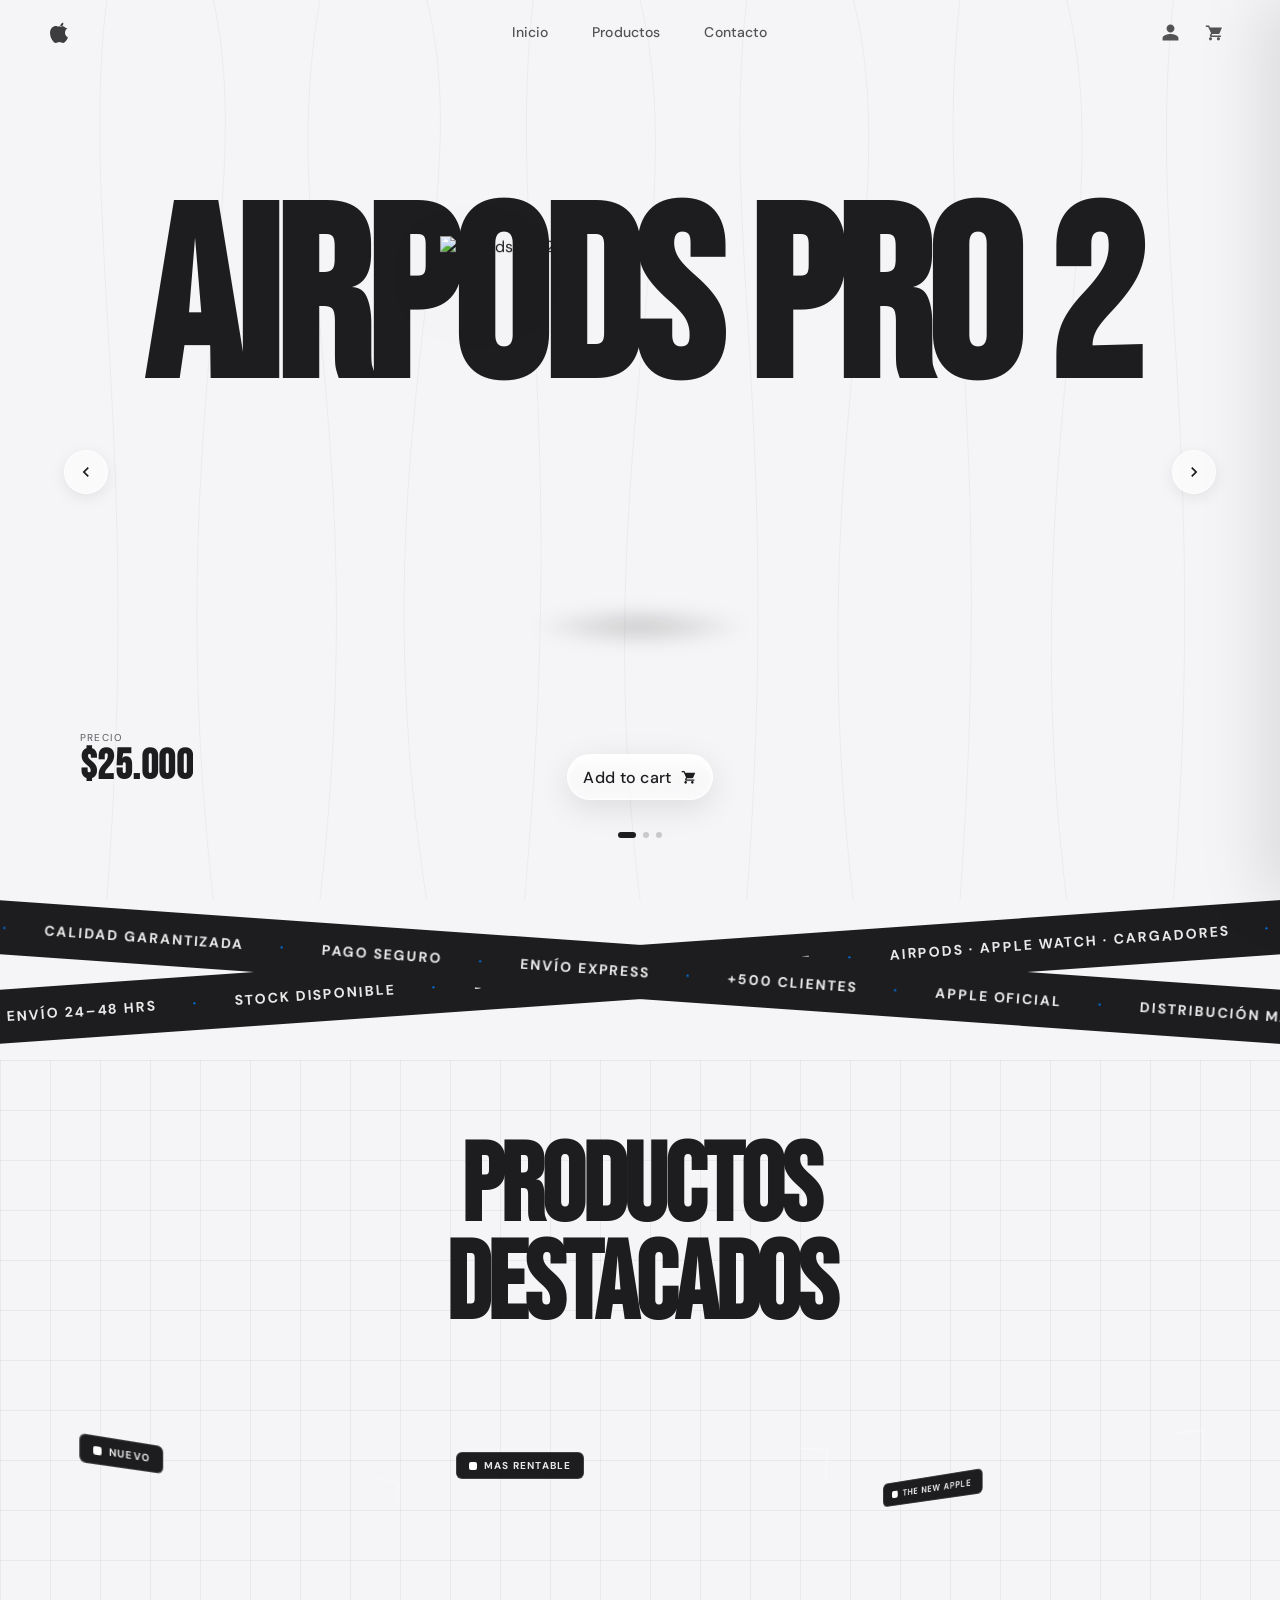
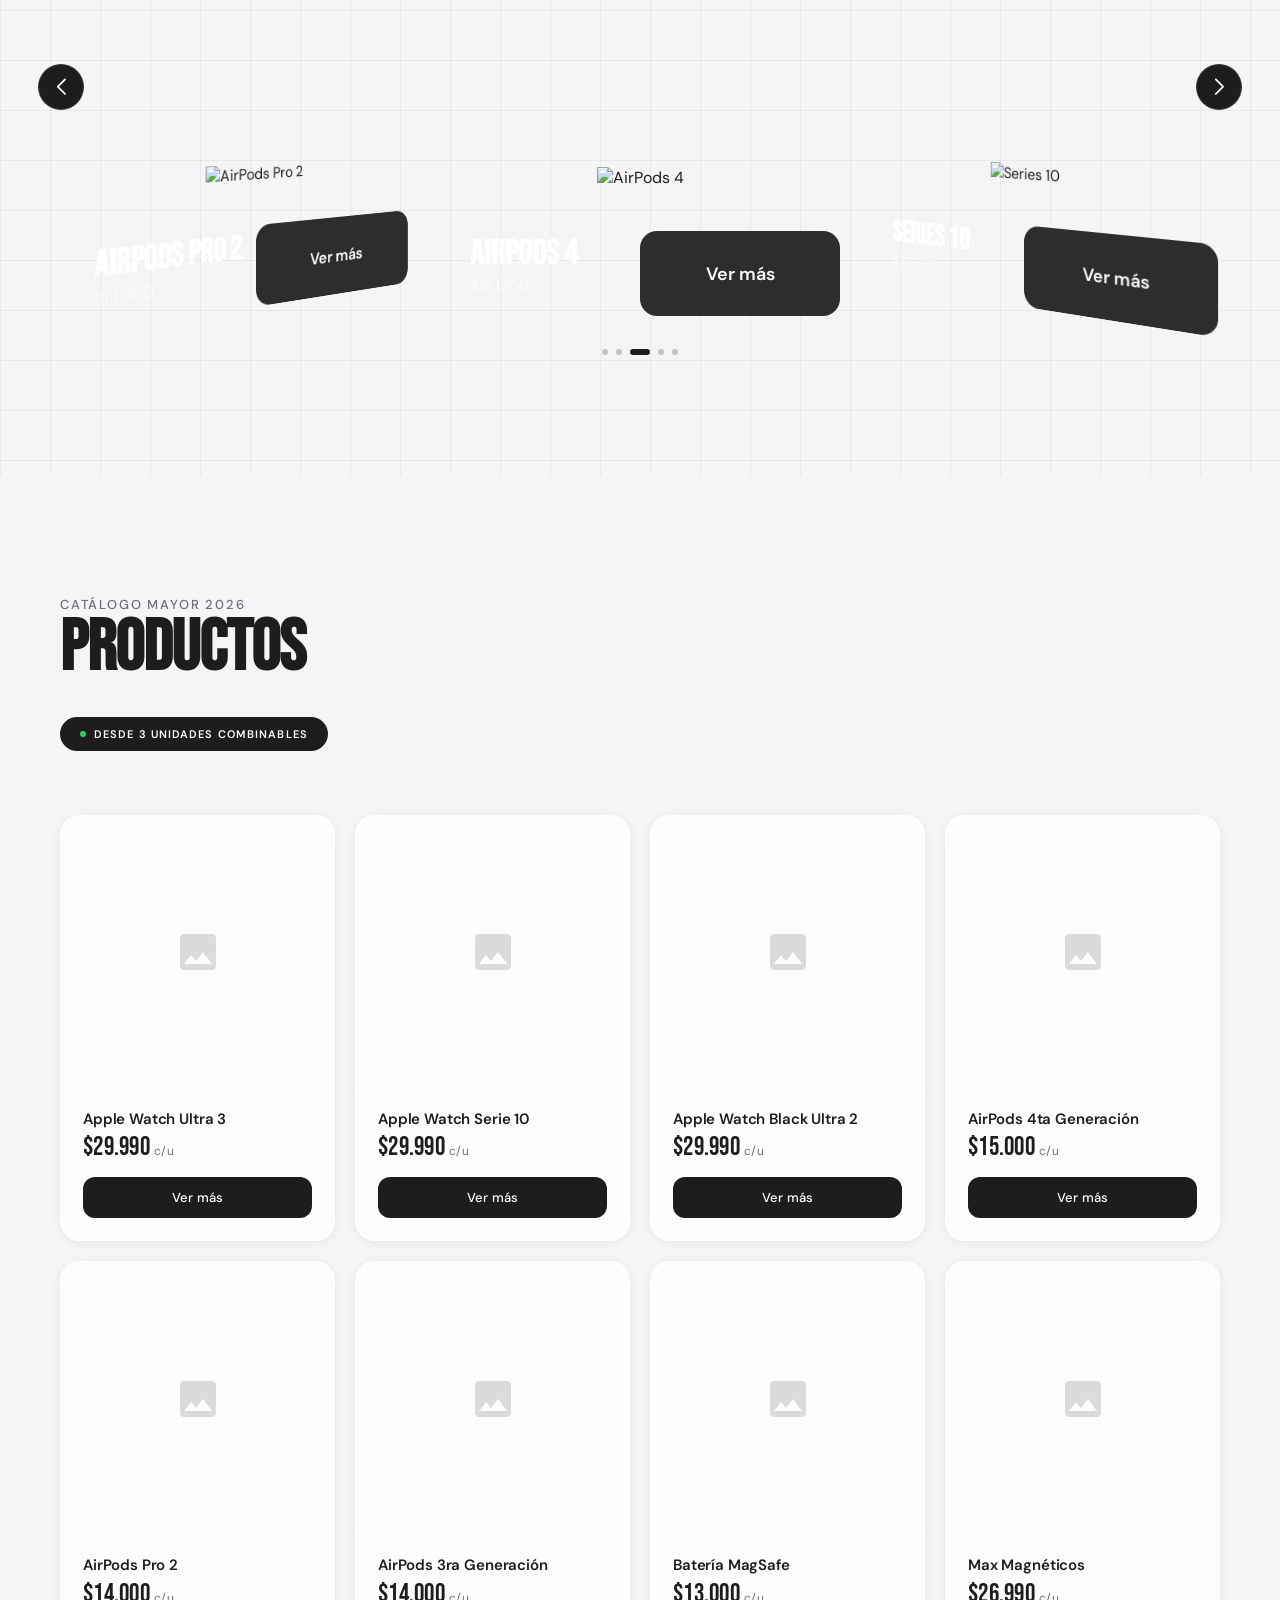
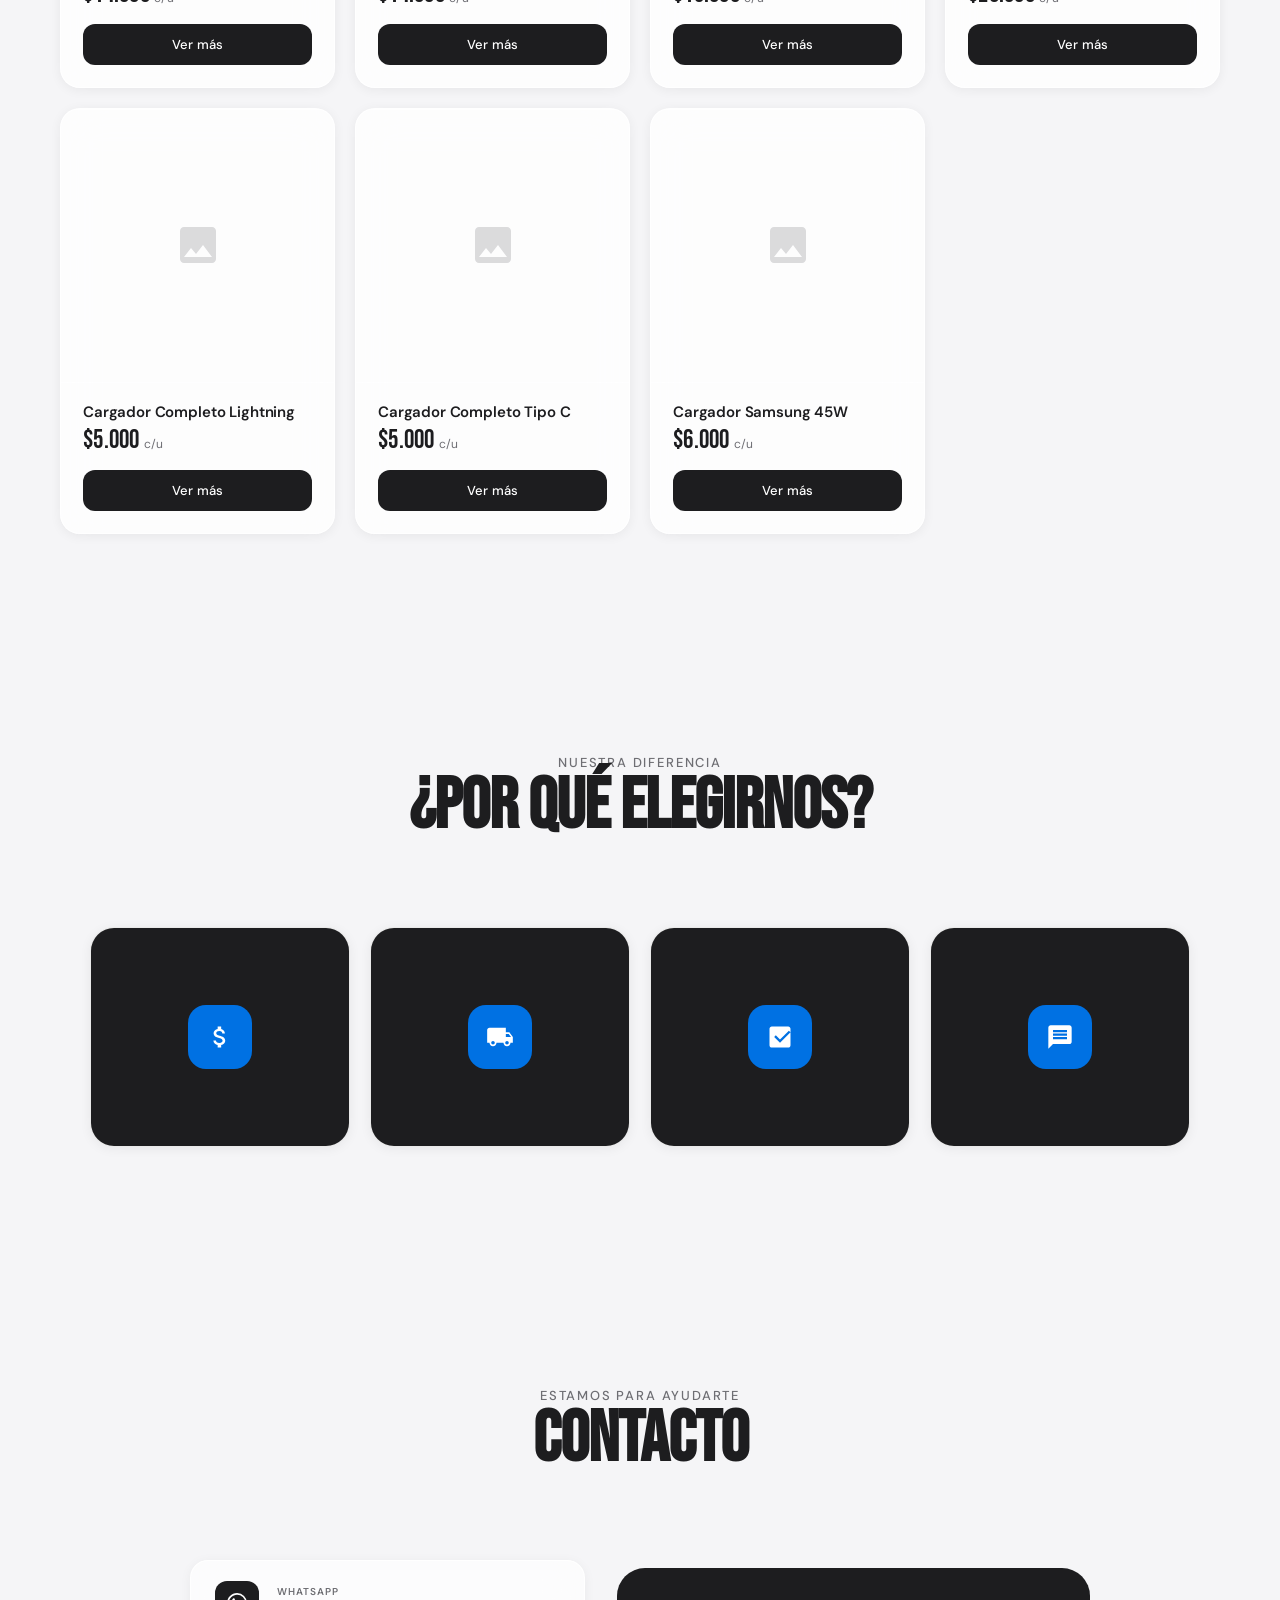
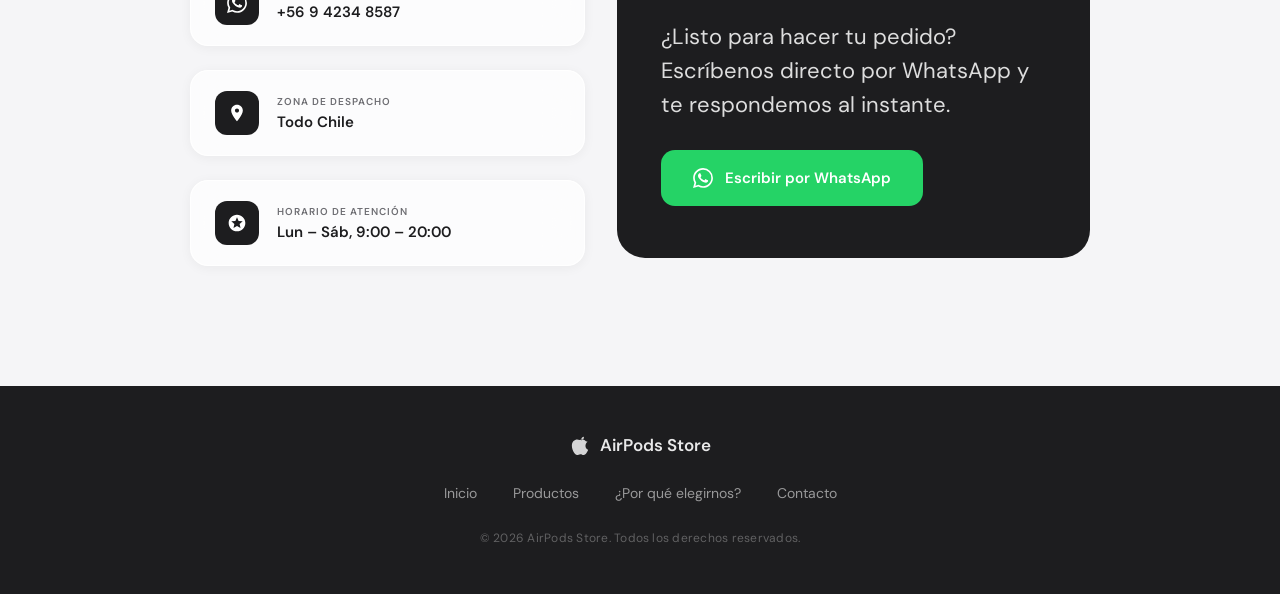
==== index.html @ b7cc9f4e "Update index.html" ====
<!DOCTYPE html>
<html lang="es">
<head>
  <meta charset="UTF-8">
  <meta name="viewport" content="width=device-width, initial-scale=1.0">
  <title>AirPods Store</title>
  <link rel="preconnect" href="https://fonts.googleapis.com">
  <link href="https://fonts.googleapis.com/css2?family=Bebas+Neue&family=DM+Sans:wght@300;400;500;600&family=Barlow:wght@100&family=Anton&family=Caveat:wght@700&display=swap" rel="stylesheet">
  <link rel="stylesheet" href="https://cdn.jsdelivr.net/npm/swiper@11/swiper-bundle.min.css">
  <link rel="stylesheet" href="style.css">
</head>
<body>

<!-- FONDO ANIMADO -->
<div class="background" aria-hidden="true">
  <svg viewBox="0 0 1440 900" preserveAspectRatio="none">
    <path d="M120,0 C90,220 160,450 120,900"  class="line l1"/>
    <path d="M240,0 C290,200 180,430 240,900"  class="line l2"/>
    <path d="M360,0 C310,250 420,420 360,900"  class="line l3"/>
    <path d="M480,0 C540,210 400,440 480,900"  class="line l4"/>
    <path d="M600,0 C570,230 640,410 590,900"  class="line l5"/>
    <path d="M720,0 C780,220 660,460 720,900"  class="line l6"/>
    <path d="M840,0 C810,240 880,420 840,900"  class="line l7"/>
    <path d="M960,0 C1020,210 900,450 960,900" class="line l8"/>
    <path d="M1080,0 C1050,230 1120,410 1080,900" class="line l9"/>
    <path d="M1200,0 C1260,220 1140,460 1200,900" class="line l10"/>
    <path d="M1320,0 C1290,250 1360,430 1320,900" class="line l11"/>
  </svg>
</div>

<!-- NAVBAR -->
<header class="nav" role="banner">
  <div class="nav-logo">
    <svg width="22" height="22" viewBox="0 0 814 1000" fill="currentColor">
      <path d="M788.1 340.9c-5.8 4.5-108.2 62.2-108.2 190.5 0 148.4 130.3 200.9 134.2 202.2-.6 3.2-20.7 71.9-68.7 141.9-42.8 61.6-87.5 123.1-155.5 123.1s-85.5-39.5-164-39.5c-76 0-103.7 40.8-165.9 40.8s-105-57.8-155.5-127.4C46 790.7 0 663 0 541.8c0-207.3 135.3-316.9 269.3-316.9 35.2 0 66.5 26.3 113.5 26.3 45.5 0 80.7-26.3 121.3-26.3 35.2 0 130.3 5.8 195.8 81.4zm-219.9-126.9c22.7-30.3 36.5-72.5 36.5-114.7 0-5.8-.6-11.6-1.9-16.5-35.2 1.3-77.4 23.3-103.1 56.5-20.7 25.7-37.1 67.9-37.1 110.1 0 6.4.6 12.8 1.3 15.5 2.6.6 5.2.6 7.7.6 31.5 0 71.4-21.5 96.6-51.5z"/>
    </svg>
  </div>
  <nav class="nav-center" aria-label="Navegación principal">
    <a href="#hero">Inicio</a>
    <a href="#productos">Productos</a>
    <a href="#contacto">Contacto</a>
  </nav>
  <div class="nav-right">
    <button class="icon-btn" aria-label="Cuenta">
      <svg class="icon" viewBox="0 0 24 24"><path d="M12 12c2.7 0 5-2.3 5-5s-2.3-5-5-5-5 2.3-5 5 2.3 5 5 5zm0 2c-3.3 0-10 1.7-10 5v3h20v-3c0-3.3-6.7-5-10-5z"/></svg>
    </button>
    <button class="icon-btn cart-trigger" aria-label="Carrito">
      <svg class="icon" viewBox="0 0 24 24"><path d="M7 18c-1.1 0-2 .9-2 2s.9 2 2 2 2-.9 2-2-.9-2-2-2zm10 0c-1.1 0-2 .9-2 2s.9 2 2 2 2-.9 2-2-.9-2-2-2zM7.2 14h9.5c.8 0 1.5-.5 1.7-1.2l3-7H6.2L5.3 3H1v2h3l3.6 7.6-1.3 2.4c-.1.2-.2.5-.2.8 0 1.1.9 2 2 2h12v-2H8.4c-.1 0-.2-.1-.2-.2l.03-.12L9.1 14z"/></svg>
      <span class="cart-count" id="cartCount">0</span>
    </button>
  </div>
</header>

<!-- HERO PRINCIPAL -->
<main class="hero" id="hero">
  <div class="hero-lines" aria-hidden="true">
    <svg viewBox="0 0 1440 900" preserveAspectRatio="none">
      <path d="M120,0 C90,220 160,450 120,900"  class="line l1"/>
      <path d="M240,0 C290,200 180,430 240,900"  class="line l2"/>
      <path d="M360,0 C310,250 420,420 360,900"  class="line l3"/>
      <path d="M480,0 C540,210 400,440 480,900"  class="line l4"/>
      <path d="M600,0 C570,230 640,410 590,900"  class="line l5"/>
      <path d="M720,0 C780,220 660,460 720,900"  class="line l6"/>
      <path d="M840,0 C810,240 880,420 840,900"  class="line l7"/>
      <path d="M960,0 C1020,210 900,450 960,900" class="line l8"/>
      <path d="M1080,0 C1050,230 1120,410 1080,900" class="line l9"/>
      <path d="M1200,0 C1260,220 1140,460 1200,900" class="line l10"/>
      <path d="M1320,0 C1290,250 1360,430 1320,900" class="line l11"/>
    </svg>
  </div>
  <div class="bg-text-wrap">
    <div class="bg-text-perspective">
      <span class="bg-text" id="bgText">AIRPODS PRO 2</span>
      <div class="bg-text-blue-wrap" id="bgTextBlueWrap">
        <span class="bg-text bg-text-blue" id="bgTextBlue">AIRPODS PRO 2</span>
        <span class="bg-text bg-text-zoom" id="bgTextZoom">AIRPODS PRO 2</span>
      </div>
    </div>
  </div>
  <button class="arrow-btn arrow-prev" id="prevBtn" aria-label="Producto anterior">
    <svg viewBox="0 0 24 24"><path d="M15.41 7.41L14 6l-6 6 6 6 1.41-1.41L10.83 12z"/></svg>
  </button>
  <div class="product-stage">
    <div class="product-wrap" id="productWrap">
      <img src="images/airpods.png" class="product" id="productImg" alt="AirPods Pro 2">
    </div>
  </div>
  <button class="arrow-btn arrow-next" id="nextBtn" aria-label="Siguiente producto">
    <svg viewBox="0 0 24 24"><path d="M10 6L8.59 7.41 13.17 12l-4.58 4.59L10 18l6-6z"/></svg>
  </button>
  <div class="price-block">
    <div class="price-mask">
      <div class="price-inner" id="priceInner">
        <span class="price-label">Precio</span>
        <span class="price" id="productPrice">$25.000</span>
      </div>
    </div>
  </div>
  <button class="liquid-btn" id="addToCart" aria-label="Agregar al carrito">
    <span class="btn-inner">
      <span class="btn-text">Add to cart</span>
      <svg class="cart-icon" viewBox="0 0 24 24"><path d="M7 18c-1.1 0-2 .9-2 2s.9 2 2 2 2-.9 2-2-.9-2-2-2zm10 0c-1.1 0-2 .9-2 2s.9 2 2 2 2-.9 2-2-.9-2-2-2zM7.2 14h9.5c.8 0 1.5-.5 1.7-1.2l3-7H6.2L5.3 3H1v2h3l3.6 7.6-1.3 2.4c-.1.2-.2.5-.2.8 0 1.1.9 2 2 2h12v-2H8.4c-.1 0-.2-.1-.2-.2l.03-.12L9.1 14z"/></svg>
    </span>
    <span class="btn-success">
      <svg viewBox="0 0 24 24"><path d="M9 16.17L4.83 12l-1.42 1.41L9 19 21 7l-1.41-1.41z"/></svg>
      Agregado
    </span>
  </button>
  <div class="dots" id="dots" role="tablist" aria-label="Selector de producto"></div>
</main>

<!-- ══ CINTAS CRUZADAS ══ -->
<div class="xtape-wrap">
  <div class="xtape xtape-a">
    <div class="xtape-track">
      <span>Precios Mayoristas</span><span class="xtd">·</span>
      <span>Envío 24–48 hrs</span><span class="xtd">·</span>
      <span>Stock Disponible</span><span class="xtd">·</span>
      <span>Desde 3 Unidades</span><span class="xtd">·</span>
      <span>Todo Chile</span><span class="xtd">·</span>
      <span>AirPods · Apple Watch · Cargadores</span><span class="xtd">·</span>
      <span>Precios Mayoristas</span><span class="xtd">·</span>
      <span>Envío 24–48 hrs</span><span class="xtd">·</span>
      <span>Stock Disponible</span><span class="xtd">·</span>
      <span>Desde 3 Unidades</span><span class="xtd">·</span>
      <span>Todo Chile</span><span class="xtd">·</span>
      <span>AirPods · Apple Watch · Cargadores</span><span class="xtd">·</span>
      <span>Precios Mayoristas</span><span class="xtd">·</span>
      <span>Envío 24–48 hrs</span><span class="xtd">·</span>
      <span>Stock Disponible</span><span class="xtd">·</span>
      <span>Desde 3 Unidades</span><span class="xtd">·</span>
      <span>Todo Chile</span><span class="xtd">·</span>
      <span>AirPods · Apple Watch · Cargadores</span><span class="xtd">·</span>
      <span>Precios Mayoristas</span><span class="xtd">·</span>
      <span>Envío 24–48 hrs</span><span class="xtd">·</span>
      <span>Stock Disponible</span><span class="xtd">·</span>
      <span>Desde 3 Unidades</span><span class="xtd">·</span>
      <span>Todo Chile</span><span class="xtd">·</span>
      <span>AirPods · Apple Watch · Cargadores</span><span class="xtd">·</span>
    </div>
  </div>
  <div class="xtape xtape-b">
    <div class="xtape-track xtape-rev">
      <span>Distribución Mayorista</span><span class="xtd">·</span>
      <span>Calidad Garantizada</span><span class="xtd">·</span>
      <span>Pago Seguro</span><span class="xtd">·</span>
      <span>Envío Express</span><span class="xtd">·</span>
      <span>+500 Clientes</span><span class="xtd">·</span>
      <span>Apple Oficial</span><span class="xtd">·</span>
      <span>Distribución Mayorista</span><span class="xtd">·</span>
      <span>Calidad Garantizada</span><span class="xtd">·</span>
      <span>Pago Seguro</span><span class="xtd">·</span>
      <span>Envío Express</span><span class="xtd">·</span>
      <span>+500 Clientes</span><span class="xtd">·</span>
      <span>Apple Oficial</span><span class="xtd">·</span>
      <span>Distribución Mayorista</span><span class="xtd">·</span>
      <span>Calidad Garantizada</span><span class="xtd">·</span>
      <span>Pago Seguro</span><span class="xtd">·</span>
      <span>Envío Express</span><span class="xtd">·</span>
      <span>+500 Clientes</span><span class="xtd">·</span>
      <span>Apple Oficial</span><span class="xtd">·</span>
      <span>Distribución Mayorista</span><span class="xtd">·</span>
      <span>Calidad Garantizada</span><span class="xtd">·</span>
      <span>Pago Seguro</span><span class="xtd">·</span>
      <span>Envío Express</span><span class="xtd">·</span>
      <span>+500 Clientes</span><span class="xtd">·</span>
      <span>Apple Oficial</span><span class="xtd">·</span>
    </div>
  </div>
</div>

<!-- ══ DESTACADOS ══ -->
<section class="csl-section">
  <div class="csl-title-wrap">
    <h2 class="csl-title">PRODUCTOS<br>DESTACADOS</h2>
    <svg class="csl-stroke" viewBox="0 0 560 90" fill="none" xmlns="http://www.w3.org/2000/svg" aria-hidden="true">
      <defs>
        <clipPath id="textReveal">
          <rect id="revealRect" x="0" y="0" width="0" height="90"/>
        </clipPath>
      </defs>
      <text x="12" y="68" font-family="Caveat, cursive" font-size="64" font-weight="700" fill="#0071e3" clip-path="url(#textReveal)">Top del mercado</text>
    </svg>
  </div>

  <div class="swiper csl-swiper">
    <div class="swiper-wrapper">

      <div class="swiper-slide csl-slide" data-name="AirPods Max" data-price="26990" data-raw="26990" data-img-scale="0.75" data-desc="Accesorios magnéticos premium compatibles con MagSafe.">
        <div class="csl-corner"><svg width="31" height="31" viewBox="0 0 31 31" fill="none"><g opacity="0.35"><mask id="m1" fill="white"><path d="M30.6 1L1.6 0L0.7 29L29.7 30L30.6 1Z"/></mask><path d="M30.6 1L30.65 -0.47L32.2 -0.42L32.15 1.09L30.6 1ZM30.55 2.55L1.6 1.59L1.7 -1.43L30.65 -0.47L30.55 2.55ZM28.17 29.98L29.13 0.99L32.15 1.09L31.19 30.08L28.17 29.98Z" fill="white" mask="url(#m1)"/></g></svg></div>
        <span class="csl-tag">Más vendido</span>
        <div class="csl-img"><img src="images/airpodsmax.png" alt="AirPods Max"></div>
        <h3 class="csl-name">AirPods Max</h3>
        <span class="csl-price">$26.990</span>
        <button class="csl-rect">Ver más</button>
      </div>

      <div class="swiper-slide csl-slide" data-name="AirPods Pro 2" data-price="14000" data-raw="14000" data-img-scale="0.95" data-desc="Cancelación activa de ruido de siguiente nivel, audio espacial personalizado y hasta 30 horas de batería.">
        <div class="csl-corner"><svg width="31" height="31" viewBox="0 0 31 31" fill="none"><g opacity="0.35"><mask id="m2" fill="white"><path d="M30.6 1L1.6 0L0.7 29L29.7 30L30.6 1Z"/></mask><path d="M30.6 1L30.65 -0.47L32.2 -0.42L32.15 1.09L30.6 1ZM30.55 2.55L1.6 1.59L1.7 -1.43L30.65 -0.47L30.55 2.55ZM28.17 29.98L29.13 0.99L32.15 1.09L31.19 30.08L28.17 29.98Z" fill="white" mask="url(#m2)"/></g></svg></div>
        <span class="csl-tag">Nuevo</span>
        <div class="csl-img"><img src="images/airpods2unidad.png" alt="AirPods Pro 2"></div>
        <h3 class="csl-name">AirPods Pro 2</h3>
        <span class="csl-price">$14.000</span>
        <button class="csl-rect">Ver más</button>
      </div>

      <div class="swiper-slide csl-slide" data-name="AirPods 4ta Generación" data-price="15000" data-raw="15000" data-img-scale="0.75" data-desc="Audio adaptativo de siguiente nivel con cancelación activa de ruido y hasta 30 horas de batería.">
        <div class="csl-corner"><svg width="31" height="31" viewBox="0 0 31 31" fill="none"><g opacity="0.35"><mask id="m3" fill="white"><path d="M30.6 1L1.6 0L0.7 29L29.7 30L30.6 1Z"/></mask><path d="M30.6 1L30.65 -0.47L32.2 -0.42L32.15 1.09L30.6 1ZM30.55 2.55L1.6 1.59L1.7 -1.43L30.65 -0.47L30.55 2.55ZM28.17 29.98L29.13 0.99L32.15 1.09L31.19 30.08L28.17 29.98Z" fill="white" mask="url(#m3)"/></g></svg></div>
        <span class="csl-tag">Mas Rentable</span>
        <div class="csl-img"><img src="images/airpods-4ta-generacion-v2.png" alt="AirPods 4"></div>
        <h3 class="csl-name">AirPods 4</h3>
        <span class="csl-price">$15.000</span>
        <button class="csl-rect">Ver más</button>
      </div>

      <div class="swiper-slide csl-slide" data-name="Apple Watch Serie 10" data-price="29990" data-raw="29990" data-img-scale="0.75" data-desc="El Apple Watch más delgado hasta la fecha. Pantalla OLED más grande, detección de apnea del sueño y carga rápida.">
        <div class="csl-corner"><svg width="31" height="31" viewBox="0 0 31 31" fill="none"><g opacity="0.35"><mask id="m4" fill="white"><path d="M30.6 1L1.6 0L0.7 29L29.7 30L30.6 1Z"/></mask><path d="M30.6 1L30.65 -0.47L32.2 -0.42L32.15 1.09L30.6 1ZM30.55 2.55L1.6 1.59L1.7 -1.43L30.65 -0.47L30.55 2.55ZM28.17 29.98L29.13 0.99L32.15 1.09L31.19 30.08L28.17 29.98Z" fill="white" mask="url(#m4)"/></g></svg></div>
        <span class="csl-tag">The new Apple</span>
        <div class="csl-img"><img src="images/serie10desta.png" alt="Series 10"></div>
        <h3 class="csl-name">Series 10</h3>
        <span class="csl-price">$29.990</span>
        <button class="csl-rect">Ver más</button>
      </div>

      <div class="swiper-slide csl-slide" data-name="Apple Watch Ultra 3" data-price="29990" data-raw="29990" data-img-scale="0.75" data-desc="El Apple Watch más resistente. Titanio de grado aeroespacial, pantalla Always-On de 49mm y hasta 60 horas de batería.">
        <div class="csl-corner"><svg width="31" height="31" viewBox="0 0 31 31" fill="none"><g opacity="0.35"><mask id="m5" fill="white"><path d="M30.6 1L1.6 0L0.7 29L29.7 30L30.6 1Z"/></mask><path d="M30.6 1L30.65 -0.47L32.2 -0.42L32.15 1.09L30.6 1ZM30.55 2.55L1.6 1.59L1.7 -1.43L30.65 -0.47L30.55 2.55ZM28.17 29.98L29.13 0.99L32.15 1.09L31.19 30.08L28.17 29.98Z" fill="white" mask="url(#m5)"/></g></svg></div>
        <span class="csl-tag">Mejor Calificado</span>
        <div class="csl-img"><img src="images/apple-watch-ultra-3.png" alt="Ultra 3"></div>
        <h3 class="csl-name">Ultra 3</h3>
        <span class="csl-price">$29.990</span>
        <button class="csl-rect">Ver más</button>
      </div>

    </div>
    <div class="csl-arr-prev swiper-button-prev"></div>
    <div class="csl-arr-next swiper-button-next"></div>
    <div class="swiper-pagination csl-pagination"></div>
  </div>
</section>

<!-- ══ SECCIÓN PRODUCTOS ══ -->
<section id="productos">
  <div class="productos-header">
    <p class="productos-subtitulo">Catálogo Mayor 2026</p>
    <h2 class="productos-titulo">Productos</h2>
    <div class="productos-badge">Desde 3 unidades combinables</div>
  </div>
  <div class="productos-grid" id="productosGrid">

    <div class="product-card" data-name="Apple Watch Ultra 3" data-price="29990" data-raw="29990" data-img-scale="0.75" data-desc="El Apple Watch más resistente. Titanio de grado aeroespacial, pantalla Always-On de 49mm y hasta 60 horas de batería.">
      <div class="card-img-wrap"><img src="images/apple-watch-ultra-3.png" alt="Apple Watch Ultra 3" onerror="this.style.display='none';this.nextElementSibling.style.display='block'"><svg class="card-img-placeholder" style="display:none" viewBox="0 0 24 24" fill="currentColor"><path d="M21 19V5c0-1.1-.9-2-2-2H5c-1.1 0-2 .9-2 2v14c0 1.1.9 2 2 2h14c1.1 0 2-.9 2-2zM8.5 13.5l2.5 3.01L14.5 12l4.5 6H5l3.5-4.5z"/></svg></div>
      <div class="card-info"><p class="card-name">Apple Watch Ultra 3</p><p class="card-price">$29.990 <span class="card-unit">c/u</span></p><button class="card-btn">Ver más</button></div>
    </div>

    <div class="product-card" data-name="Apple Watch Serie 10" data-price="29990" data-raw="29990" data-img-scale="0.75" data-desc="El Apple Watch más delgado hasta la fecha. Pantalla OLED más grande, detección de apnea del sueño y carga rápida.">
      <div class="card-img-wrap"><img src="images/serie-10.png" alt="Apple Watch Serie 10" onerror="this.style.display='none';this.nextElementSibling.style.display='block'"><svg class="card-img-placeholder" style="display:none" viewBox="0 0 24 24" fill="currentColor"><path d="M21 19V5c0-1.1-.9-2-2-2H5c-1.1 0-2 .9-2 2v14c0 1.1.9 2 2 2h14c1.1 0 2-.9 2-2zM8.5 13.5l2.5 3.01L14.5 12l4.5 6H5l3.5-4.5z"/></svg></div>
      <div class="card-info"><p class="card-name">Apple Watch Serie 10</p><p class="card-price">$29.990 <span class="card-unit">c/u</span></p><button class="card-btn">Ver más</button></div>
    </div>

    <div class="product-card" data-name="Apple Watch Black Ultra 2" data-price="29990" data-raw="29990" data-img-scale="0.75" data-desc="Edición Black del Ultra 2. Acabado en negro carbón, titanio negro y cristal de zafiro. Máxima resistencia y estilo.">
      <div class="card-img-wrap"><img src="images/black-ultra-2.png" alt="Apple Watch Black Ultra 2" onerror="this.style.display='none';this.nextElementSibling.style.display='block'"><svg class="card-img-placeholder" style="display:none" viewBox="0 0 24 24" fill="currentColor"><path d="M21 19V5c0-1.1-.9-2-2-2H5c-1.1 0-2 .9-2 2v14c0 1.1.9 2 2 2h14c1.1 0 2-.9 2-2zM8.5 13.5l2.5 3.01L14.5 12l4.5 6H5l3.5-4.5z"/></svg></div>
      <div class="card-info"><p class="card-name">Apple Watch Black Ultra 2</p><p class="card-price">$29.990 <span class="card-unit">c/u</span></p><button class="card-btn">Ver más</button></div>
    </div>

    <div class="product-card" data-name="AirPods 4ta Generación" data-price="15000" data-raw="15000" data-img-scale="0.75" data-desc="Diseño completamente rediseñado, audio adaptativo y cancelación activa de ruido. La mejor experiencia sin cables.">
      <div class="card-img-wrap"><img src="images/airpods-4gen.png" alt="AirPods 4ta Generación" onerror="this.style.display='none';this.nextElementSibling.style.display='block'"><svg class="card-img-placeholder" style="display:none" viewBox="0 0 24 24" fill="currentColor"><path d="M21 19V5c0-1.1-.9-2-2-2H5c-1.1 0-2 .9-2 2v14c0 1.1.9 2 2 2h14c1.1 0 2-.9 2-2zM8.5 13.5l2.5 3.01L14.5 12l4.5 6H5l3.5-4.5z"/></svg></div>
      <div class="card-info"><p class="card-name">AirPods 4ta Generación</p><p class="card-price">$15.000 <span class="card-unit">c/u</span></p><button class="card-btn">Ver más</button></div>
    </div>

    <div class="product-card" data-name="AirPods Pro 2" data-price="14000" data-raw="14000" data-img-scale="0.75" data-desc="Cancelación activa de ruido de siguiente nivel, audio espacial personalizado y hasta 30 horas de batería con el estuche.">
      <div class="card-img-wrap"><img src="images/airpods-pro-2.png" alt="AirPods Pro 2" onerror="this.style.display='none';this.nextElementSibling.style.display='block'"><svg class="card-img-placeholder" style="display:none" viewBox="0 0 24 24" fill="currentColor"><path d="M21 19V5c0-1.1-.9-2-2-2H5c-1.1 0-2 .9-2 2v14c0 1.1.9 2 2 2h14c1.1 0 2-.9 2-2zM8.5 13.5l2.5 3.01L14.5 12l4.5 6H5l3.5-4.5z"/></svg></div>
      <div class="card-info"><p class="card-name">AirPods Pro 2</p><p class="card-price">$14.000 <span class="card-unit">c/u</span></p><button class="card-btn">Ver más</button></div>
    </div>

    <div class="product-card" data-name="AirPods 3ra Generación" data-price="14000" data-raw="14000" data-img-scale="0.75" data-desc="Audio espacial, audio adaptativo y resistencia al agua IPX4. Diseño rediseñado y cómodo para uso diario.">
      <div class="card-img-wrap"><img src="images/airpods-3gen.png" alt="AirPods 3ra Generación" onerror="this.style.display='none';this.nextElementSibling.style.display='block'"><svg class="card-img-placeholder" style="display:none" viewBox="0 0 24 24" fill="currentColor"><path d="M21 19V5c0-1.1-.9-2-2-2H5c-1.1 0-2 .9-2 2v14c0 1.1.9 2 2 2h14c1.1 0 2-.9 2-2zM8.5 13.5l2.5 3.01L14.5 12l4.5 6H5l3.5-4.5z"/></svg></div>
      <div class="card-info"><p class="card-name">AirPods 3ra Generación</p><p class="card-price">$14.000 <span class="card-unit">c/u</span></p><button class="card-btn">Ver más</button></div>
    </div>

    <div class="product-card" data-name="Batería MagSafe" data-price="13000" data-raw="13000" data-img-scale="0.75" data-desc="Batería externa magnética para iPhone. Se adhiere perfectamente y carga de forma inalámbrica sin cables. Compacta y ligera.">
      <div class="card-img-wrap"><img src="images/bateria-magsafe.png" alt="Batería MagSafe" onerror="this.style.display='none';this.nextElementSibling.style.display='block'"><svg class="card-img-placeholder" style="display:none" viewBox="0 0 24 24" fill="currentColor"><path d="M21 19V5c0-1.1-.9-2-2-2H5c-1.1 0-2 .9-2 2v14c0 1.1.9 2 2 2h14c1.1 0 2-.9 2-2zM8.5 13.5l2.5 3.01L14.5 12l4.5 6H5l3.5-4.5z"/></svg></div>
      <div class="card-info"><p class="card-name">Batería MagSafe</p><p class="card-price">$13.000 <span class="card-unit">c/u</span></p><button class="card-btn">Ver más</button></div>
    </div>

    <div class="product-card" data-name="Max Magnéticos" data-price="26990" data-raw="26990" data-img-scale="0.75" data-desc="Accesorios magnéticos premium compatibles con MagSafe. Fijación perfecta y carga inalámbrica optimizada.">
      <div class="card-img-wrap"><img src="images/max-magneticos.png" alt="Max Magnéticos" onerror="this.style.display='none';this.nextElementSibling.style.display='block'"><svg class="card-img-placeholder" style="display:none" viewBox="0 0 24 24" fill="currentColor"><path d="M21 19V5c0-1.1-.9-2-2-2H5c-1.1 0-2 .9-2 2v14c0 1.1.9 2 2 2h14c1.1 0 2-.9 2-2zM8.5 13.5l2.5 3.01L14.5 12l4.5 6H5l3.5-4.5z"/></svg></div>
      <div class="card-info"><p class="card-name">Max Magnéticos</p><p class="card-price">$26.990 <span class="card-unit">c/u</span></p><button class="card-btn">Ver más</button></div>
    </div>

    <div class="product-card" data-name="Cargador Lightning Completo" data-price="5000" data-raw="5000" data-img-scale="0.75" data-desc="Cargador completo con cable Lightning y adaptador de corriente. Compatible con iPhone, iPad y AirPods.">
      <div class="card-img-wrap"><img src="images/cargador-lightning.png" alt="Cargador Lightning" onerror="this.style.display='none';this.nextElementSibling.style.display='block'"><svg class="card-img-placeholder" style="display:none" viewBox="0 0 24 24" fill="currentColor"><path d="M21 19V5c0-1.1-.9-2-2-2H5c-1.1 0-2 .9-2 2v14c0 1.1.9 2 2 2h14c1.1 0 2-.9 2-2zM8.5 13.5l2.5 3.01L14.5 12l4.5 6H5l3.5-4.5z"/></svg></div>
      <div class="card-info"><p class="card-name">Cargador Completo Lightning</p><p class="card-price">$5.000 <span class="card-unit">c/u</span></p><button class="card-btn">Ver más</button></div>
    </div>

    <div class="product-card" data-name="Cargador Tipo C Completo" data-price="5000" data-raw="5000" data-img-scale="0.75" data-desc="Cargador completo con cable USB-C. Compatible con iPhone 15 en adelante, iPad Pro y MacBook. Carga rápida.">
      <div class="card-img-wrap"><img src="images/cargador-tipo-c.png" alt="Cargador Tipo C" onerror="this.style.display='none';this.nextElementSibling.style.display='block'"><svg class="card-img-placeholder" style="display:none" viewBox="0 0 24 24" fill="currentColor"><path d="M21 19V5c0-1.1-.9-2-2-2H5c-1.1 0-2 .9-2 2v14c0 1.1.9 2 2 2h14c1.1 0 2-.9 2-2zM8.5 13.5l2.5 3.01L14.5 12l4.5 6H5l3.5-4.5z"/></svg></div>
      <div class="card-info"><p class="card-name">Cargador Completo Tipo C</p><p class="card-price">$5.000 <span class="card-unit">c/u</span></p><button class="card-btn">Ver más</button></div>
    </div>

    <div class="product-card" data-name="Cargador Samsung 45W" data-price="6000" data-raw="6000" data-img-scale="0.75" data-desc="Cargador ultra rápido Samsung 45W. Compatible con toda la línea Galaxy. Carga completa en menos de una hora.">
      <div class="card-img-wrap"><img src="images/cargador-samsung-45w.png" alt="Cargador Samsung 45W" onerror="this.style.display='none';this.nextElementSibling.style.display='block'"><svg class="card-img-placeholder" style="display:none" viewBox="0 0 24 24" fill="currentColor"><path d="M21 19V5c0-1.1-.9-2-2-2H5c-1.1 0-2 .9-2 2v14c0 1.1.9 2 2 2h14c1.1 0 2-.9 2-2zM8.5 13.5l2.5 3.01L14.5 12l4.5 6H5l3.5-4.5z"/></svg></div>
      <div class="card-info"><p class="card-name">Cargador Samsung 45W</p><p class="card-price">$6.000 <span class="card-unit">c/u</span></p><button class="card-btn">Ver más</button></div>
    </div>

  </div>
</section>

<!-- ══ ¿POR QUÉ ELEGIRNOS? ══ -->
<section id="por-que" class="porque-section">
  <div class="porque-inner">
    <div class="porque-header">
      <p class="productos-subtitulo">Nuestra diferencia</p>
      <h2 class="productos-titulo">¿Por qué elegirnos?</h2>
    </div>

    <div class="porque-grid">

      <!-- CARD 1 -->
      <div class="porque-card">
        <div class="porque-card-inner">
          <div class="porque-card-front">
            <div class="porque-icon">
              <svg viewBox="0 0 24 24"><path d="M11.8 10.9c-2.27-.59-3-1.2-3-2.15 0-1.09 1.01-1.85 2.7-1.85 1.78 0 2.44.85 2.5 2.1h2.21c-.07-1.72-1.12-3.3-3.21-3.81V3h-3v2.16c-1.94.42-3.5 1.68-3.5 3.61 0 2.31 1.91 3.46 4.7 4.13 2.5.6 3 1.48 3 2.41 0 .69-.49 1.79-2.7 1.79-2.06 0-2.87-.92-2.98-2.1h-2.2c.12 2.19 1.76 3.42 3.68 3.83V21h3v-2.15c1.95-.37 3.5-1.5 3.5-3.55 0-2.84-2.43-3.81-4.7-4.4z"/></svg>
            </div>
          </div>
          
          <div class="porque-card-back">
            <h3 class="porque-title">Precios Competitivos</h3>
            <p class="porque-desc">Los mejores precios del mercado para que puedas revender con margen real. Desde 3 unidades ya accedés a precios especiales.</p>
          </div>
        </div>
      </div>
      

      <!-- CARD 2 -->
      <div class="porque-card">
        <div class="porque-card-inner">
          <div class="porque-card-front">
            <div class="porque-icon">
              <svg viewBox="0 0 24 24"><path d="M20 8h-3V4H3c-1.1 0-2 .9-2 2v11h2c0 1.66 1.34 3 3 3s3-1.34 3-3h6c0 1.66 1.34 3 3 3s3-1.34 3-3h2v-5l-3-4zM6 18.5c-.83 0-1.5-.67-1.5-1.5s.67-1.5 1.5-1.5 1.5.67 1.5 1.5-.67 1.5-1.5 1.5zm13.5-9l1.96 2.5H17V9.5h2.5zm-1.5 9c-.83 0-1.5-.67-1.5-1.5s.67-1.5 1.5-1.5 1.5.67 1.5 1.5-.67 1.5-1.5 1.5z"/></svg>
            </div>
          </div>
          <div class="porque-card-back">
            <h3 class="porque-title">Envío Rápido</h3>
            <p class="porque-desc">Despacho en 24–48 horas a todo Chile. Coordinamos retiro en punto de entrega o directo a domicilio según tu preferencia.</p>
          </div>
        </div>
      </div>

      <!-- CARD 3 -->
      <div class="porque-card">
        <div class="porque-card-inner">
          <div class="porque-card-front">
            <div class="porque-icon">
              <svg viewBox="0 0 24 24"><path d="M19 3H5c-1.1 0-2 .9-2 2v14c0 1.1.9 2 2 2h14c1.1 0 2-.9 2-2V5c0-1.1-.9-2-2-2zm-7 14l-5-5 1.41-1.41L12 14.17l7.59-7.59L21 8l-9 9z"/></svg>
            </div>
          </div>
          <div class="porque-card-back">
            <h3 class="porque-title">Stock Disponible</h3>
            <p class="porque-desc">Variedad de productos y cantidad suficiente para tu negocio. Consultanos por disponibilidad y te confirmamos al instante.</p>
          </div>
        </div>
      </div>

      <!-- CARD 4 -->
      <div class="porque-card">
        <div class="porque-card-inner">
          <div class="porque-card-front">
            <div class="porque-icon">
              <svg viewBox="0 0 24 24"><path d="M20 2H4c-1.1 0-2 .9-2 2v18l4-4h14c1.1 0 2-.9 2-2V4c0-1.1-.9-2-2-2zm-2 12H6v-2h12v2zm0-3H6V9h12v2zm0-3H6V6h12v2z"/></svg>
            </div>
          </div>
          <div class="porque-card-back">
            <h3 class="porque-title">Atención Directa</h3>
            <p class="porque-desc">Comunicación directa por WhatsApp sin intermediarios. Respondemos rápido y coordinamos tu pedido de forma simple.</p>
          </div>
        </div>
      </div>

    </div>
  </div>
</section>

<!-- ══ CONTACTO ══ -->
<section id="contacto" class="contacto-section">
  <div class="contacto-inner">
    <div class="contacto-header">
      <p class="productos-subtitulo">Estamos para ayudarte</p>
      <h2 class="productos-titulo">Contacto</h2>
    </div>
    <div class="contacto-grid">
      <div class="contacto-info">
        <div class="contacto-item">
          <div class="contacto-icon">
            <svg viewBox="0 0 24 24"><path d="M17.472 14.382c-.297-.149-1.758-.867-2.03-.967-.273-.099-.471-.148-.67.15-.197.297-.767.966-.94 1.164-.173.199-.347.223-.644.075-.297-.15-1.255-.463-2.39-1.475-.883-.788-1.48-1.761-1.653-2.059-.173-.297-.018-.458.13-.606.134-.133.298-.347.446-.52.149-.174.198-.298.298-.497.099-.198.05-.371-.025-.52-.075-.149-.669-1.612-.916-2.207-.242-.579-.487-.5-.669-.51-.173-.008-.371-.01-.57-.01-.198 0-.52.074-.792.372-.272.297-1.04 1.016-1.04 2.479 0 1.462 1.065 2.875 1.213 3.074.149.198 2.096 3.2 5.077 4.487.709.306 1.262.489 1.694.625.712.227 1.36.195 1.871.118.571-.085 1.758-.719 2.006-1.413.248-.694.248-1.289.173-1.413-.074-.124-.272-.198-.57-.347m-5.421 7.403h-.004a9.87 9.87 0 01-5.031-1.378l-.361-.214-3.741.982.998-3.648-.235-.374a9.86 9.86 0 01-1.51-5.26c.001-5.45 4.436-9.884 9.888-9.884 2.64 0 5.122 1.03 6.988 2.898a9.825 9.825 0 012.893 6.994c-.003 5.45-4.437 9.884-9.885 9.884m8.413-18.297A11.815 11.815 0 0012.05 0C5.495 0 .16 5.335.157 11.892c0 2.096.547 4.142 1.588 5.945L.057 24l6.305-1.654a11.882 11.882 0 005.683 1.448h.005c6.554 0 11.89-5.335 11.893-11.893a11.821 11.821 0 00-3.48-8.413z"/></svg>
          </div>
          <div>
            <p class="contacto-label">WhatsApp</p>
            <p class="contacto-value">+56 9 4234 8587</p>
          </div>
        </div>
        <div class="contacto-item">
          <div class="contacto-icon">
            <svg viewBox="0 0 24 24"><path d="M12 2C8.13 2 5 5.13 5 9c0 5.25 7 13 7 13s7-7.75 7-13c0-3.87-3.13-7-7-7zm0 9.5c-1.38 0-2.5-1.12-2.5-2.5s1.12-2.5 2.5-2.5 2.5 1.12 2.5 2.5-1.12 2.5-2.5 2.5z"/></svg>
          </div>
          <div>
            <p class="contacto-label">Zona de despacho</p>
            <p class="contacto-value">Todo Chile</p>
          </div>
        </div>
        <div class="contacto-item">
          <div class="contacto-icon">
            <svg viewBox="0 0 24 24"><path d="M11.99 2C6.47 2 2 6.48 2 12s4.47 10 9.99 10C17.52 22 22 17.52 22 12S17.52 2 11.99 2zm4.24 16L12 15.45 7.77 18l1.12-4.81-3.73-3.23 4.92-.42L12 5l1.92 4.53 4.92.42-3.73 3.23L16.23 18z"/></svg>
          </div>
          <div>
            <p class="contacto-label">Horario de atención</p>
            <p class="contacto-value">Lun – Sáb, 9:00 – 20:00</p>
          </div>
        </div>
      </div>
      <div class="contacto-cta">
        <p class="contacto-cta-text">¿Listo para hacer tu pedido? Escríbenos directo por WhatsApp y te respondemos al instante.</p>
        <a class="contacto-wa-btn" href="https://wa.me/56942348587?text=Hola!%20Me%20interesa%20hacer%20un%20pedido" target="_blank">
          <svg viewBox="0 0 24 24"><path d="M17.472 14.382c-.297-.149-1.758-.867-2.03-.967-.273-.099-.471-.148-.67.15-.197.297-.767.966-.94 1.164-.173.199-.347.223-.644.075-.297-.15-1.255-.463-2.39-1.475-.883-.788-1.48-1.761-1.653-2.059-.173-.297-.018-.458.13-.606.134-.133.298-.347.446-.52.149-.174.198-.298.298-.497.099-.198.05-.371-.025-.52-.075-.149-.669-1.612-.916-2.207-.242-.579-.487-.5-.669-.51-.173-.008-.371-.01-.57-.01-.198 0-.52.074-.792.372-.272.297-1.04 1.016-1.04 2.479 0 1.462 1.065 2.875 1.213 3.074.149.198 2.096 3.2 5.077 4.487.709.306 1.262.489 1.694.625.712.227 1.36.195 1.871.118.571-.085 1.758-.719 2.006-1.413.248-.694.248-1.289.173-1.413-.074-.124-.272-.198-.57-.347m-5.421 7.403h-.004a9.87 9.87 0 01-5.031-1.378l-.361-.214-3.741.982.998-3.648-.235-.374a9.86 9.86 0 01-1.51-5.26c.001-5.45 4.436-9.884 9.888-9.884 2.64 0 5.122 1.03 6.988 2.898a9.825 9.825 0 012.893 6.994c-.003 5.45-4.437 9.884-9.885 9.884m8.413-18.297A11.815 11.815 0 0012.05 0C5.495 0 .16 5.335.157 11.892c0 2.096.547 4.142 1.588 5.945L.057 24l6.305-1.654a11.882 11.882 0 005.683 1.448h.005c6.554 0 11.89-5.335 11.893-11.893a11.821 11.821 0 00-3.48-8.413z"/></svg>
          Escribir por WhatsApp
        </a>
      </div>
    </div>
  </div>
</section>

<!-- ══ FOOTER ══ -->
<footer class="footer">
  <div class="footer-inner">
    <div class="footer-logo">
      <svg width="20" height="20" viewBox="0 0 814 1000" fill="currentColor">
        <path d="M788.1 340.9c-5.8 4.5-108.2 62.2-108.2 190.5 0 148.4 130.3 200.9 134.2 202.2-.6 3.2-20.7 71.9-68.7 141.9-42.8 61.6-87.5 123.1-155.5 123.1s-85.5-39.5-164-39.5c-76 0-103.7 40.8-165.9 40.8s-105-57.8-155.5-127.4C46 790.7 0 663 0 541.8c0-207.3 135.3-316.9 269.3-316.9 35.2 0 66.5 26.3 113.5 26.3 45.5 0 80.7-26.3 121.3-26.3 35.2 0 130.3 5.8 195.8 81.4zm-219.9-126.9c22.7-30.3 36.5-72.5 36.5-114.7 0-5.8-.6-11.6-1.9-16.5-35.2 1.3-77.4 23.3-103.1 56.5-20.7 25.7-37.1 67.9-37.1 110.1 0 6.4.6 12.8 1.3 15.5 2.6.6 5.2.6 7.7.6 31.5 0 71.4-21.5 96.6-51.5z"/>
      </svg>
      <span>AirPods Store</span>
    </div>
    <nav class="footer-nav">
      <a href="#hero">Inicio</a>
      <a href="#productos">Productos</a>
      <a href="#por-que">¿Por qué elegirnos?</a>
      <a href="#contacto">Contacto</a>
    </nav>
    <p class="footer-copy">© 2026 AirPods Store. Todos los derechos reservados.</p>
  </div>
</footer>

<div class="ppage-overlay" id="ppageOverlay"></div>
<div class="ppage" id="ppage">
  <div class="ppage-aura" id="ppageAura"></div>
  <button class="ppage-back" id="ppageBack" aria-label="Volver">
    <svg viewBox="0 0 24 24"><path d="M20 11H7.83l5.59-5.59L12 4l-8 8 8 8 1.41-1.41L7.83 13H20v-2z"/></svg>
    Volver
  </button>
  <div class="ppage-img-panel" id="ppageImgPanel">
    <div class="ppage-img-bg"></div>
    <div class="ppage-thumbs" id="ppageThumbs"></div>
    <div class="ppage-img-wrap" id="ppageImgWrap">
      <img class="ppage-img" id="ppageImg" src="" alt="">
    </div>
    <button class="ppage-img-next" id="ppageImgNext" aria-label="Siguiente vista">
      <svg viewBox="0 0 24 24"><path d="M10 6L8.59 7.41 13.17 12l-4.58 4.59L10 18l6-6z"/></svg>
    </button>
    <div class="ppage-img-dots" id="ppageImgDots"></div>
  </div>
  <div class="ppage-info" id="ppageInfo">
    <p class="ppage-name" id="ppageName"></p>
    <p class="ppage-desc" id="ppageDesc"></p>
    <div id="ppageTierWrap">
      <p class="ppage-tier-label">Precio</p>
      <div class="ppage-tier-selected" id="ppageTierSelected">
        <div class="tier-lines" aria-hidden="true">
          <svg viewBox="0 0 400 60" preserveAspectRatio="none">
            <path d="M30,0 C25,15 35,45 30,60" class="tl tl1"/>
            <path d="M65,0 C72,20 58,40 65,60" class="tl tl2"/>
            <path d="M100,0 C93,18 107,42 100,60" class="tl tl3"/>
            <path d="M135,0 C142,22 128,38 135,60" class="tl tl4"/>
            <path d="M170,0 C163,16 177,44 170,60" class="tl tl5"/>
            <path d="M205,0 C212,20 198,40 205,60" class="tl tl1"/>
            <path d="M240,0 C233,18 247,42 240,60" class="tl tl2"/>
            <path d="M275,0 C282,22 268,38 275,60" class="tl tl3"/>
            <path d="M310,0 C303,16 317,44 310,60" class="tl tl4"/>
            <path d="M345,0 C352,20 338,40 345,60" class="tl tl5"/>
            <path d="M380,0 C373,18 387,42 380,60" class="tl tl1"/>
          </svg>
        </div>
        <span class="ppage-tier-selected-text" id="ppageTierSelectedText">1 unidad</span>
        <div style="display:flex;align-items:center;gap:12px">
          <span class="ppage-tier-selected-price" id="ppageTierSelectedPrice"></span>
          <div class="ppage-tier-chevron" id="ppageTierChevron">
            <svg viewBox="0 0 24 24"><path d="M7 10l5 5 5-5z"/></svg>
          </div>
        </div>
      </div>
      <div class="ppage-tiers-list" id="ppageTiersList">
        <div id="ppagePricesTable"></div>
      </div>
    </div>
    <div id="ppageActionsWrap">
      <div class="ppage-actions">
        <div class="ppage-total-row">
          <span class="ppage-total-label-sm">Total</span>
          <div class="ppage-qty">
            <button class="ppage-qty-btn" id="ppageQtyMinus">−</button>
            <span class="ppage-qty-num" id="ppageQtyNum">1</span>
            <button class="ppage-qty-btn" id="ppageQtyPlus">+</button>
          </div>
          <span class="ppage-total-amount" id="ppageTotal"></span>
        </div>
        <button class="ppage-cart-btn" id="ppageCartBtn">
          <svg viewBox="0 0 24 24"><path d="M7 18c-1.1 0-2 .9-2 2s.9 2 2 2 2-.9 2-2-.9-2-2-2zm10 0c-1.1 0-2 .9-2 2s.9 2 2 2 2-.9 2-2-.9-2-2-2zM7.2 14h9.5c.8 0 1.5-.5 1.7-1.2l3-7H6.2L5.3 3H1v2h3l3.6 7.6-1.3 2.4c-.1.2-.2.5-.2.8 0 1.1.9 2 2 2h12v-2H8.4c-.1 0-.2-.1-.2-.2l.03-.12L9.1 14z"/></svg>
          Agregar al carrito
        </button>
        <button class="ppage-wa-btn" id="ppageWaBtn">
          <svg viewBox="0 0 24 24"><path d="M17.472 14.382c-.297-.149-1.758-.867-2.03-.967-.273-.099-.471-.148-.67.15-.197.297-.767.966-.94 1.164-.173.199-.347.223-.644.075-.297-.15-1.255-.463-2.39-1.475-.883-.788-1.48-1.761-1.653-2.059-.173-.297-.018-.458.13-.606.134-.133.298-.347.446-.52.149-.174.198-.298.298-.497.099-.198.05-.371-.025-.52-.075-.149-.669-1.612-.916-2.207-.242-.579-.487-.5-.669-.51-.173-.008-.371-.01-.57-.01-.198 0-.52.074-.792.372-.272.297-1.04 1.016-1.04 2.479 0 1.462 1.065 2.875 1.213 3.074.149.198 2.096 3.2 5.077 4.487.709.306 1.262.489 1.694.625.712.227 1.36.195 1.871.118.571-.085 1.758-.719 2.006-1.413.248-.694.248-1.289.173-1.413-.074-.124-.272-.198-.57-.347m-5.421 7.403h-.004a9.87 9.87 0 01-5.031-1.378l-.361-.214-3.741.982.998-3.648-.235-.374a9.86 9.86 0 01-1.51-5.26c.001-5.45 4.436-9.884 9.888-9.884 2.64 0 5.122 1.03 6.988 2.898a9.825 9.825 0 012.893 6.994c-.003 5.45-4.437 9.884-9.885 9.884m8.413-18.297A11.815 11.815 0 0012.05 0C5.495 0 .16 5.335.157 11.892c0 2.096.547 4.142 1.588 5.945L.057 24l6.305-1.654a11.882 11.882 0 005.683 1.448h.005c6.554 0 11.89-5.335 11.893-11.893a11.821 11.821 0 00-3.48-8.413z"/></svg>
          Consultar
        </button>
      </div>
    </div>
    <div id="ppageAccordions">
      <div class="ppage-accordion">
        <div class="ppage-accordion-header" id="ppage-features-header">
          <span class="ppage-accordion-title">Características</span>
          <div class="ppage-accordion-chevron" id="ppage-features-chev"><svg viewBox="0 0 24 24"><path d="M7 10l5 5 5-5z"/></svg></div>
        </div>
        <div class="ppage-accordion-body" id="ppage-features-body">
          <div class="ppage-accordion-inner" id="ppage-features-inner"></div>
        </div>
      </div>
      <div class="ppage-accordion">
        <div class="ppage-accordion-header" id="ppage-delivery-header">
          <span class="ppage-accordion-title">Envío y entrega</span>
          <div class="ppage-accordion-chevron" id="ppage-delivery-chev"><svg viewBox="0 0 24 24"><path d="M7 10l5 5 5-5z"/></svg></div>
        </div>
        <div class="ppage-accordion-body" id="ppage-delivery-body">
          <div class="ppage-accordion-inner">
            <div class="ppage-delivery-row">
              <p>Despacho a domicilio</p>
              <div class="ppage-delivery-badge">Recibelo en 24–48 hrs</div>
            </div>
            <p style="margin-top:10px;font-size:13px;color:var(--gray-mid)">Retiro en punto de entrega disponible. Coordinamos por WhatsApp.</p>
          </div>
        </div>
      </div>
    </div>
  </div>
</div>

<!-- CARRITO -->
<aside class="cart-drawer" id="cartDrawer" aria-label="Carrito de compras">
  <div class="cart-header">
    <h2>Carrito</h2>
    <button class="close-btn" id="closeCart" aria-label="Cerrar carrito">
      <svg viewBox="0 0 24 24"><path d="M19 6.41L17.59 5 12 10.59 6.41 5 5 6.41 10.59 12 5 17.59 6.41 19 12 13.41 17.59 19 19 17.59 13.41 12z"/></svg>
    </button>
  </div>
  <div class="cart-items" id="cartItems"><p class="cart-empty">Tu carrito está vacío</p></div>
  <div class="cart-footer" id="cartFooter" style="display:none">
    <div class="cart-total"><span>Total</span><span id="cartTotal">$0</span></div>
    <button class="checkout-btn" id="mpBtn" style="background:#009ee3;margin-bottom:10px;">
  <svg style="width:18px;height:18px;fill:currentColor;vertical-align:middle;margin-right:8px" viewBox="0 0 24 24"><path d="M20 4H4c-1.11 0-2 .89-2 2v12c0 1.11.89 2 2 2h16c1.11 0 2-.89 2-2V6c0-1.11-.89-2-2-2zm0 14H4v-6h16v6zm0-10H4V6h16v2z"/></svg>
  Pagar con Mercado Pago
</button>
      <svg style="width:18px;height:18px;fill:currentColor;vertical-align:middle;margin-right:8px" viewBox="0 0 24 24"><path d="M17.472 14.382c-.297-.149-1.758-.867-2.03-.967-.273-.099-.471-.148-.67.15-.197.297-.767.966-.94 1.164-.173.199-.347.223-.644.075-.297-.15-1.255-.463-2.39-1.475-.883-.788-1.48-1.761-1.653-2.059-.173-.297-.018-.458.13-.606.134-.133.298-.347.446-.52.149-.174.198-.298.298-.497.099-.198.05-.371-.025-.52-.075-.149-.669-1.612-.916-2.207-.242-.579-.487-.5-.669-.51-.173-.008-.371-.01-.57-.01-.198 0-.52.074-.792.372-.272.297-1.04 1.016-1.04 2.479 0 1.462 1.065 2.875 1.213 3.074.149.198 2.096 3.2 5.077 4.487.709.306 1.262.489 1.694.625.712.227 1.36.195 1.871.118.571-.085 1.758-.719 2.006-1.413.248-.694.248-1.289.173-1.413-.074-.124-.272-.198-.57-.347m-5.421 7.403h-.004a9.87 9.87 0 01-5.031-1.378l-.361-.214-3.741.982.998-3.648-.235-.374a9.86 9.86 0 01-1.51-5.26c.001-5.45 4.436-9.884 9.888-9.884 2.64 0 5.122 1.03 6.988 2.898a9.825 9.825 0 012.893 6.994c-.003 5.45-4.437 9.884-9.885 9.884m8.413-18.297A11.815 11.815 0 0012.05 0C5.495 0 .16 5.335.157 11.892c0 2.096.547 4.142 1.588 5.945L.057 24l6.305-1.654a11.882 11.882 0 005.683 1.448h.005c6.554 0 11.89-5.335 11.893-11.893a11.821 11.821 0 00-3.48-8.413z"/></svg>
      Consultar por WhatsApp
    </button>
  </div>
</aside>
<div class="cart-overlay" id="cartOverlay"></div>

<script src="https://cdnjs.cloudflare.com/ajax/libs/gsap/3.12.5/gsap.min.js"></script>
<script src="https://cdnjs.cloudflare.com/ajax/libs/gsap/3.12.5/ScrollTrigger.min.js"></script>
<script src="https://cdnjs.cloudflare.com/ajax/libs/gsap/3.12.5/Flip.min.js"></script>
<script src="https://cdn.jsdelivr.net/npm/swiper@11/swiper-bundle.min.js"></script>
<script src="script.js"></script>
</body>
</html>
---- style.css ----
/* =============================================
   AIRPODS STORE — PREMIUM CSS
   ============================================= */

/* ── RESET ── */
*, *::before, *::after { box-sizing: border-box; margin: 0; padding: 0; }
button { background: none; border: none; cursor: pointer; font: inherit; }

/* ── VARIABLES ── */
:root {
  --white:        #ffffff;
  --off-white:    #f5f5f7;
  --black:        #1d1d1f;
  --gray-mid:     #6e6e73;
  --gray-light:   #d2d2d7;
  --glass-bg:     rgba(255,255,255,0.30);
  --glass-border: rgba(255,255,255,0.70);
  --font-display: 'Bebas Neue', sans-serif;
  --font-body:    'DM Sans', sans-serif;
  --ease-smooth: cubic-bezier(0.4, 0, 0.2, 1);
  --ease-spring: cubic-bezier(0.34, 1.56, 0.64, 1);
  --ease-out:    cubic-bezier(0.0, 0, 0.2, 1);
}

html { scroll-behavior: smooth; }

body {
  margin: 0;
  background: var(--off-white);
  font-family: var(--font-body);
  color: var(--black);
  overflow-x: hidden;
  height: auto;
}

/* ── FONDO ANIMADO ── */
.background { position: fixed; inset: 0; z-index: 0; pointer-events: none; }
.background svg { width: 100%; height: 100%; }
.line { fill: none; stroke: #aaa; stroke-width: 0.8; opacity: 0.18; }
.l1  { animation: drift1  7s ease-in-out infinite; }
.l2  { animation: drift2  9s ease-in-out infinite; }
.l3  { animation: drift3  8s ease-in-out infinite; }
.l4  { animation: drift2 10s ease-in-out infinite reverse; }
.l5  { animation: drift1 11s ease-in-out infinite; }
.l6  { animation: drift3  7s ease-in-out infinite reverse; }
.l7  { animation: drift2  8s ease-in-out infinite; }
.l8  { animation: drift1  9s ease-in-out infinite reverse; }
.l9  { animation: drift3 10s ease-in-out infinite; }
.l10 { animation: drift2  7s ease-in-out infinite reverse; }
.l11 { animation: drift1  8s ease-in-out infinite; }
@keyframes drift1 { 0%,100%{transform:translateX(0)} 50%{transform:translateX(22px)} }
@keyframes drift2 { 0%,100%{transform:translateX(0)} 50%{transform:translateX(-28px)} }
@keyframes drift3 { 0%,100%{transform:translateX(0)} 50%{transform:translateX(14px)} }

/* ── NAVBAR ── */
.nav {
  position: fixed; top: 0; left: 0; right: 0; z-index: 100;
  display: flex; align-items: center; justify-content: center;
  padding: 0 48px; height: 64px; background: transparent; border-bottom: none;
  transition: background 0.4s var(--ease-smooth), backdrop-filter 0.4s, box-shadow 0.4s var(--ease-smooth);
}
.nav.scrolled {
  background: rgba(245,245,247,0.80);
  backdrop-filter: blur(24px); -webkit-backdrop-filter: blur(24px);
  box-shadow: 0 1px 0 rgba(0,0,0,0.06);
}
.nav.nav-on-dark {
  background: transparent !important;
  backdrop-filter: none !important;
  -webkit-backdrop-filter: none !important;
  box-shadow: none !important;
}
.nav.nav-on-dark .nav-logo,
.nav.nav-on-dark .nav-center a,
.nav.nav-on-dark .nav-right .icon-btn {
  color: #ffffff !important;
  opacity: 1 !important;
}
.nav.nav-on-dark .icon {
  fill: #ffffff !important;
  opacity: 1 !important;
}
.nav-logo { position: absolute; left: 48px; color: var(--black); display: flex; align-items: center; opacity: 0.85; transition: color 0.25s ease, opacity 0.25s ease; }
.nav-center { display: flex; gap: 44px; }
.nav-center a { text-decoration: none; color: var(--black); font-size: 14px; font-weight: 500; letter-spacing: 0.01em; opacity: 0.75; transition: color 0.25s ease, opacity 0.25s ease; }
.nav-center a:hover { opacity: 1; }
.nav-right { position: absolute; right: 48px; display: flex; align-items: center; gap: 8px; }
.icon-btn { position: relative; width: 36px; height: 36px; border-radius: 50%; display: flex; align-items: center; justify-content: center; transition: background 0.2s; }
.icon-btn:hover { background: rgba(0,0,0,0.05); }
.icon { width: 19px; height: 19px; fill: var(--black); opacity: 0.75; transition: fill 0.25s ease, opacity 0.25s ease; }
.cart-count {
  position: absolute; top: 3px; right: 3px; width: 15px; height: 15px;
  border-radius: 50%; background: var(--black); color: var(--white);
  font-size: 9px; font-weight: 600; display: flex; align-items: center; justify-content: center;
  opacity: 0; transform: scale(0); transition: all 0.3s var(--ease-spring);
}
.cart-count.visible { opacity: 1; transform: scale(1); }

/* ── HERO ── */
.hero {
  position: relative; z-index: 2; width: 100%; height: 100vh;
  display: flex; align-items: center; justify-content: center;
  overflow: clip; background: var(--off-white);
}
.hero-lines { position: absolute; inset: 0; z-index: 0; pointer-events: none; }
.hero-lines svg { width: 100%; height: 100%; }

.bg-text-wrap { position: absolute; left: 50%; top: 34%; transform: translate(-50%, -50%); z-index: 1; pointer-events: none; user-select: none; }
.bg-text-perspective { perspective: 800px; position: relative; pointer-events: none; }
.bg-text {
  display: block; font-family: var(--font-display); font-size: 240px; font-weight: 900;
  letter-spacing: -6px; line-height: 0.9; color: var(--black); opacity: 1; white-space: nowrap;
  transform: rotateX(20deg) scaleY(1.4) scaleX(1.1); transform-origin: center bottom;
  transition: opacity 0.4s var(--ease-smooth);
}
.bg-text-blue-wrap { position: absolute; top: 0; left: 0; pointer-events: none; clip-path: circle(0px at 50% 50%); }
.bg-text-blue { color: #0071e3; opacity: 0.55; }
.bg-text-zoom {
  position: absolute; top: 0; left: 0; color: #0071e3; opacity: 0.75;
  transform: rotateX(20deg) scaleY(1.4) scaleX(1.1) scale(1.07);
  transform-origin: center bottom; pointer-events: none;
}

.product-stage { position: relative; z-index: 5; display: flex; align-items: center; justify-content: center; perspective: 900px; }
.product-wrap {
  position: relative; width: 400px; height: 400px;
  display: flex; align-items: center; justify-content: center;
  transform: translate(var(--product-x,0px),var(--product-y,0px)) scale(var(--product-scale,1));
}
.product-wrap::after {
  content: ''; position: absolute; bottom: -10px; left: 50%; transform: translateX(-50%);
  width: 55%; height: 40px;
  background: radial-gradient(ellipse, rgba(0,0,0,0.18) 0%, transparent 70%);
  filter: blur(8px); z-index: -1; transition: width 0.4s var(--ease-smooth), opacity 0.4s;
}
.product {
  width: 100%; height: 100%; object-fit: contain;
  filter: drop-shadow(0 30px 60px rgba(0,0,0,0.18));
  will-change: transform, opacity, filter;
}

.arrow-btn {
  position: absolute; top: 50%; transform: translateY(-50%); z-index: 10;
  width: 44px; height: 44px; border-radius: 50%;
  display: flex; align-items: center; justify-content: center;
  background: rgba(255,255,255,0.5); backdrop-filter: blur(12px);
  border: 1px solid rgba(255,255,255,0.7); box-shadow: 0 4px 16px rgba(0,0,0,0.08);
  transition: all 0.25s var(--ease-smooth); opacity: 0.7;
}
.arrow-btn svg { width: 20px; height: 20px; fill: var(--black); }
.arrow-btn:hover { opacity:1; transform:translateY(-50%) scale(1.08); box-shadow:0 8px 24px rgba(0,0,0,0.12); }
.arrow-prev { left: clamp(20px,5vw,80px); }
.arrow-next { right: clamp(20px,5vw,80px); }

.price-block {
  position: absolute; left: 80px; bottom: 110px;
  display: flex; flex-direction: column; align-items: flex-start; gap: 2px; z-index: 10;
}
.price-label { font-size: 10px; font-weight: 500; letter-spacing: 0.12em; text-transform: uppercase; color: var(--gray-mid); }
.price-mask { overflow: hidden; padding: 4px 0 2px; }
.price-inner { display: flex; flex-direction: column; align-items: flex-start; gap: 2px; }
.price { font-family: var(--font-display); font-size: 42px; font-weight: 700; letter-spacing: 0.01em; color: var(--black); line-height: 1; display: block; }

.liquid-btn {
  position: absolute; bottom: 100px; left: 50%; transform: translateX(-50%);
  display: flex; align-items: center; justify-content: center;
  padding: 22px 72px; border-radius: 999px;
  font-family: var(--font-body); font-size: 16px; font-weight: 500;
  color: var(--black); letter-spacing: 0.02em; overflow: hidden; cursor: pointer; outline: none; white-space: nowrap;
  background: rgba(255,255,255,0.32); backdrop-filter: blur(28px); -webkit-backdrop-filter: blur(28px);
  border: 1px solid rgba(255,255,255,0.80);
  box-shadow: inset 0 2px 4px rgba(255,255,255,0.95), inset 0 -4px 10px rgba(255,255,255,0.35), 0 8px 32px rgba(0,0,0,0.10);
  transition: transform 0.3s var(--ease-spring), box-shadow 0.3s var(--ease-smooth);
}
.liquid-btn::before {
  content:''; position:absolute; top:0; left:0; right:0; height:50%; border-radius:999px 999px 0 0;
  background:linear-gradient(to bottom,rgba(255,255,255,0.85),transparent); pointer-events:none;
}
.liquid-btn::after {
  content:''; position:absolute; top:0; left:-100%; width:55%; height:100%;
  background:linear-gradient(110deg,transparent,rgba(255,255,255,0.85),transparent);
  transition:left 0.55s var(--ease-smooth); pointer-events:none;
}
.liquid-btn:hover::after { left:130%; }
.liquid-btn:hover { transform:translateX(-50%) scale(1.04); box-shadow:inset 0 3px 6px rgba(255,255,255,1),inset 0 -6px 14px rgba(255,255,255,0.4),0 14px 40px rgba(0,0,0,0.14); }
.liquid-btn:active { transform:translateX(-50%) scale(0.97); }
.btn-inner,.btn-success { display:flex; align-items:center; gap:9px; position:absolute; transition:all 0.4s var(--ease-spring); }
.btn-inner { transform:translateY(0); opacity:1; }
.btn-success { transform:translateY(20px); opacity:0; }
.btn-success svg { width:16px; height:16px; fill:var(--black); }
.cart-icon { width:16px; height:16px; fill:var(--black); }
.liquid-btn.added .btn-inner  { transform:translateY(-20px); opacity:0; }
.liquid-btn.added .btn-success { transform:translateY(0); opacity:1; }
.liquid-btn.added { background:rgba(255,255,255,0.55); }

.dots { position:absolute; bottom:62px; left:50%; transform:translateX(-50%); display:flex; gap:7px; align-items:center; z-index:10; }
.dot { width:6px; height:6px; border-radius:50%; background:var(--black); opacity:0.2; transition:all 0.35s var(--ease-spring); cursor:pointer; }
.dot.active { opacity:1; width:18px; border-radius:99px; }

/* ── CARRITO ── */
.cart-overlay { position:fixed; inset:0; background:rgba(0,0,0,0.2); backdrop-filter:blur(4px); z-index:199; opacity:0; pointer-events:none; }
.cart-overlay.visible { pointer-events:all; }
.cart-drawer {
  position:fixed; top:0; right:0; height:100%; width:min(400px,90vw);
  background:rgba(245,245,247,0.92); backdrop-filter:blur(40px); -webkit-backdrop-filter:blur(40px);
  border-left:1px solid rgba(255,255,255,0.6); z-index:200; display:flex; flex-direction:column;
  transform:translateX(100%); box-shadow:-20px 0 60px rgba(0,0,0,0.1);
}
.cart-header { display:flex; align-items:center; justify-content:space-between; padding:28px 28px 20px; border-bottom:1px solid rgba(0,0,0,0.06); }
.cart-header h2 { font-size:20px; font-weight:600; letter-spacing:-0.01em; }
.close-btn { width:32px; height:32px; border-radius:50%; display:flex; align-items:center; justify-content:center; transition:background 0.2s; }
.close-btn:hover { background:rgba(0,0,0,0.06); }
.close-btn svg { width:18px; height:18px; fill:var(--black); opacity:0.6; }
.cart-items { flex:1; overflow-y:auto; padding:20px 28px; }
.cart-empty { color:var(--gray-mid); font-size:14px; text-align:center; margin-top:60px; }
.cart-item { display:flex; align-items:center; gap:14px; padding:14px 0; border-bottom:1px solid rgba(0,0,0,0.05); animation:slideInItem 0.35s var(--ease-spring); }
@keyframes slideInItem { from{opacity:0;transform:translateX(20px)} to{opacity:1;transform:translateX(0)} }
.cart-item-img { width:56px; height:56px; object-fit:contain; background:rgba(255,255,255,0.5); border-radius:12px; padding:6px; }
.cart-item-info { flex:1; }
.cart-item-name { font-size:13px; font-weight:500; margin-bottom:4px; }
.cart-item-price { font-size:13px; color:var(--gray-mid); }
.cart-item-qty { display:flex; align-items:center; gap:10px; font-size:13px; }
.qty-btn { width:24px; height:24px; border-radius:50%; background:rgba(0,0,0,0.07); display:flex; align-items:center; justify-content:center; font-size:16px; line-height:1; transition:background 0.2s; }
.qty-btn:hover { background:rgba(0,0,0,0.12); }
.cart-footer { padding:20px 28px 32px; border-top:1px solid rgba(0,0,0,0.06); }
.cart-total { display:flex; justify-content:space-between; font-size:15px; font-weight:600; margin-bottom:16px; }
.checkout-btn {
  width:100%; padding:16px; border-radius:14px;
  background: #25D366;
  color: var(--white); font-family:var(--font-body); font-size:15px; font-weight:500;
  letter-spacing:0.01em; transition:transform 0.2s var(--ease-spring),background 0.2s;
  display: flex; align-items: center; justify-content: center;
}
.checkout-btn:hover { background:#1ebe5d; transform:scale(1.02); }

.nav,.bg-text,.product,.arrow-btn { animation:fadeUp 0.8s var(--ease-out) both; }
.nav{animation-delay:0s} .bg-text{animation-delay:0.1s} .product{animation-delay:0.2s} .arrow-btn{animation-delay:0.45s}
@keyframes fadeUp { from{opacity:0;transform:translateY(24px)} to{opacity:1;transform:translateY(0)} }

.section-divider { width:100%; height:1px; background:linear-gradient(to right,transparent,rgba(0,0,0,0.08),transparent); }

/* ══════════════════════════════════════════════
   SECCIÓN PRODUCTOS
   ══════════════════════════════════════════════ */
#productos { padding:120px 60px 100px; position:relative; z-index:1; }
.productos-header { margin-bottom:64px; }
.productos-titulo { font-family:var(--font-display); font-size:72px; letter-spacing:-1px; line-height:1; color:var(--black); margin-bottom:12px; }
.productos-subtitulo { font-size:13px; font-weight:500; letter-spacing:0.14em; text-transform:uppercase; color:var(--gray-mid); }
.productos-badge { display:inline-flex; align-items:center; gap:8px; margin-top:20px; padding:10px 20px; border-radius:999px; background:var(--black); color:var(--white); font-size:11px; font-weight:600; letter-spacing:0.1em; text-transform:uppercase; }
.productos-badge::before { content:''; width:6px; height:6px; border-radius:50%; background:#30D158; flex-shrink:0; }
.productos-grid { display:grid; grid-template-columns:repeat(auto-fill,minmax(260px,1fr)); gap:20px; }

.product-card {
  background:rgba(255,255,255,0.7); backdrop-filter:blur(20px);
  border:1px solid rgba(255,255,255,0.9); border-radius:20px; overflow:hidden; cursor:pointer;
  transition:transform 0.3s var(--ease-spring),box-shadow 0.3s var(--ease-smooth);
  box-shadow:0 2px 12px rgba(0,0,0,0.06);
}
.product-card:hover { transform:translateY(-6px) scale(1.01); box-shadow:0 20px 48px rgba(0,0,0,0.11); }
.product-card.animating .card-img-wrap img,
.product-card.animating:hover .card-img-wrap img { transform:none !important; transition:none !important; }
.product-card.animating { pointer-events:none !important; }

.card-img-wrap {
  width:100%; aspect-ratio:1/1;
  background: rgba(255,255,255,0.25);
  display:flex; align-items:center; justify-content:center;
  overflow:hidden; position:relative;
  box-shadow: 0 1px 0 rgba(255,255,255,0.8) inset;
}
.card-img-wrap img {
  width:calc(var(--card-img-scale,0.75)*100%);
  height:calc(var(--card-img-scale,0.75)*100%);
  object-fit:contain;
  transition:transform 0.5s var(--ease-smooth);
}
.product-card:hover .card-img-wrap img {
  transform:scale(1.08) translateY(-5px);
}
.product-card.animating .card-img-wrap img,
.product-card.animating:hover .card-img-wrap img { transform: none !important; transition: none !important; }
.product-card.animating { pointer-events: none !important; }
.card-img-placeholder { width:48px; height:48px; opacity:0.15; }
.card-info {
  padding:20px 22px 22px;
  background: rgba(255,255,255,0.25);
  position: relative; z-index: 1;
  border-top: 1px solid rgba(255,255,255,0.6);
}
.card-name { font-size:15px; font-weight:600; color:var(--black); letter-spacing:-0.01em; margin-bottom:6px; line-height:1.3; }
.card-price { font-family:var(--font-display); font-size:26px; color:var(--black); letter-spacing:0.01em; line-height:1; margin-bottom:16px; }
.card-unit { font-family:var(--font-body); font-size:12px; font-weight:400; color:var(--gray-mid); }
.card-btn { width:100%; padding:12px; border-radius:12px; background:var(--black); color:var(--white); font-family:var(--font-body); font-size:13px; font-weight:500; letter-spacing:0.02em; transition:background 0.2s,transform 0.2s var(--ease-spring); cursor:pointer; }
.card-btn:hover { background:#333; transform:scale(1.02); }
.card-btn:active { transform:scale(0.98); }
.csl-slide.card-btn:hover { background: transparent !important; box-shadow: none !important; }
.csl-slide.card-btn:active { background: transparent !important; }

/* ══════════════════════════════════════════════
   PÁGINA PRODUCTO FULL SCREEN
   ══════════════════════════════════════════════ */
.ppage-overlay { position:fixed; inset:0; background:rgba(0,0,0,0.25); backdrop-filter:blur(8px); z-index:300; opacity:0; pointer-events:none; }
.ppage-overlay.active { pointer-events:all; }
.ppage {
  position:fixed; z-index:301; border-radius:20px; overflow:hidden;
  pointer-events:none; display:flex; flex-direction:row;
  box-shadow:0 40px 100px rgba(0,0,0,0.22);
  background: #ffffff;
}
.ppage.active { pointer-events:all; }
.ppage-aura { display:none; }
.ppage-back {
  position:absolute; top:24px; left:28px; z-index:20;
  display:flex; align-items:center; gap:8px;
  font-family:var(--font-body); font-size:14px; font-weight:500; color:var(--black);
  opacity:0.8; cursor:pointer; padding:8px 16px; border-radius:999px;
  background:rgba(255,255,255,0.8); backdrop-filter:blur(12px);
  border:1px solid rgba(0,0,0,0.08); transition:opacity 0.2s;
}
.ppage-back:hover { opacity:1; }
.ppage-back svg { width:18px; height:18px; fill:var(--black); }
.ppage-img-panel {
  width:48%; flex-shrink:0; position:relative;
  display:flex; align-items:center; justify-content:center;
  background: url('images/fondo.png') center / cover no-repeat;
  min-height: 100vh; overflow: hidden;
}
.ppage-img-bg  { display:none; }
.ppage-fade-edge { display:none; }
.ppage-img-next.hidden { opacity:0; pointer-events:none; }
.ppage-thumbs {
  position: absolute; left: 20px; top: 50%; transform: translateY(-50%);
  display: flex; flex-direction: column; gap: 10px; z-index: 5;
}
.ppage-thumb {
  width: 56px; height: 56px; border-radius: 12px;
  background: rgba(255,255,255,0.85); border: 1.5px solid rgba(0,0,0,0.08);
  box-shadow: 0 4px 16px rgba(0,0,0,0.10); overflow: hidden; cursor: pointer;
  transition: transform 0.2s var(--ease-spring), box-shadow 0.2s;
  display: flex; align-items: center; justify-content: center;
}
.ppage-thumb:hover { transform: scale(1.08); box-shadow: 0 8px 24px rgba(0,0,0,0.15); }
.ppage-thumb img { width: 80%; height: 80%; object-fit: contain; }
.ppage-img-next {
  position: absolute; right: 20px; top: 50%; transform: translateY(-50%); z-index: 5;
  width: 40px; height: 40px; border-radius: 50%;
  background: rgba(255,255,255,0.85); backdrop-filter: blur(12px);
  border: 1px solid rgba(255,255,255,0.9); box-shadow: 0 4px 16px rgba(0,0,0,0.10);
  display: flex; align-items: center; justify-content: center; cursor: pointer;
  transition: transform 0.2s var(--ease-spring), box-shadow 0.2s, opacity 0.2s; opacity: 0.8;
}
.ppage-img-next:hover { transform: translateY(-50%) scale(1.1); box-shadow: 0 8px 24px rgba(0,0,0,0.15); opacity: 1; }
.ppage-img-next.hidden { opacity: 0; pointer-events: none; }
.ppage-img-next svg { width: 20px; height: 20px; fill: var(--black); }
.ppage-img-dots {
  position: absolute; bottom: 20px; left: 50%; transform: translateX(-50%);
  display: flex; gap: 6px; z-index: 5;
}
.ppage-img-dot { width: 5px; height: 5px; border-radius: 50%; background: var(--black); opacity: 0.2; transition: all 0.3s var(--ease-spring); }
.ppage-img-dot.active { opacity: 1; width: 16px; border-radius: 99px; }
.ppage-img-wrap {
  position: relative; z-index: 2; width: 62%; height: 62%;
  display: flex; align-items: center; justify-content: center;
}
.ppage-img {
  width: 100%; height: 100%; object-fit:contain; filter: none;
  transition: transform 0.6s var(--ease-spring);
  transform: scale(var(--ppage-img-scale, 1));
}
.ppage-img:hover { transform: scale(calc(var(--ppage-img-scale, 1) * 1.04)) translateY(-6px); }
.ppage-img-wrap::after {
  content: ''; position: absolute; inset: 0;
  background: linear-gradient(115deg, transparent 20%, rgba(255,255,255,0.55) 50%, transparent 80%);
  transform: translateX(-150%); animation: shimmerSweep 4s ease-in-out infinite;
  pointer-events: none; z-index: 3; border-radius: 4px;
}
@keyframes shimmerSweep { 0%{ transform: translateX(-150%); } 40%{ transform: translateX(150%); } 100%{ transform: translateX(150%); } }

.ppage-info {
  flex:1; display:flex; flex-direction:column; justify-content:center;
  gap:28px; padding:80px 56px 56px 52px; overflow-y:auto;
  background: #ffffff; position: relative; z-index:1;
  box-shadow: -5px 3px 54px rgba(0,0,0,0.11);
}
.ppage-name { font-size:clamp(28px,3vw,42px); font-weight:700; letter-spacing:-0.025em; line-height:1.1; color:var(--black); }
.ppage-desc { font-size:15px; color:var(--gray-mid); line-height:1.7; max-width:440px; }
.ppage-tier-label { font-size:11px; font-weight:600; letter-spacing:0.12em; text-transform:uppercase; color:var(--gray-mid); margin-bottom:10px; }
.ppage-tier-selected {
  display:flex; align-items:center; justify-content:space-between;
  padding:16px 20px; border-radius:14px; background:var(--black); color:var(--white);
  cursor:pointer; user-select:none; transition:transform 0.2s var(--ease-spring);
  position: relative; overflow: hidden;
}
.ppage-tier-selected:hover { transform:scale(1.01); }
.tier-lines { position: absolute; inset: 0; pointer-events: none; opacity: 0.15; z-index: 0; }
.tier-lines svg { width: 100%; height: 100%; }
.tl { fill: none; stroke: #ffffff; stroke-width: 0.8; }
.tl1 { animation: driftV1 6s ease-in-out infinite; }
.tl2 { animation: driftV2 8s ease-in-out infinite; }
.tl3 { animation: driftV1 7s ease-in-out infinite reverse; }
.tl4 { animation: driftV2 9s ease-in-out infinite; }
.tl5 { animation: driftV1 5s ease-in-out infinite reverse; }
@keyframes driftV1 { 0%,100%{transform:translateX(0)} 50%{transform:translateX(6px)} }
@keyframes driftV2 { 0%,100%{transform:translateX(0)} 50%{transform:translateX(-6px)} }
.ppage-tier-selected-text, .ppage-tier-selected-price, .ppage-tier-chevron { position: relative; z-index: 1; }
.ppage-tier-selected-text { font-size:15px; font-weight:600; }
.ppage-tier-selected-price { font-family:var(--font-display); font-size:22px; letter-spacing:0.01em; }
.ppage-tier-chevron { transition:transform 0.3s var(--ease-smooth); }
.ppage-tier-chevron svg { width:18px; height:18px; fill:var(--white); }
.ppage-tier-chevron.open { transform:rotate(180deg); }
.ppage-tiers-list { overflow:hidden; height:0; border-radius:0 0 14px 14px; border:1px solid rgba(0,0,0,0.07); border-top:none; transition:height 0.4s var(--ease-smooth); }
.price-row { display:flex; align-items:center; justify-content:space-between; padding:14px 20px; background:#ffffff; border-bottom:1px solid rgba(0,0,0,0.05); cursor:pointer; transition:background 0.2s; }
.price-row:last-child { border-bottom:none; }
.price-row:hover { background:rgba(0,0,0,0.03); }
.price-row.selected { background: rgba(0,0,0,0.06); padding-left: 20px; border-left: 3px solid var(--black); }
.price-row.active { background:rgba(0,0,0,0.03); }
.price-row-qty { font-size:14px; font-weight:500; color:var(--black); min-width:120px; }
.price-row-amount { font-family:var(--font-display); font-size:20px; color:var(--black); flex:1; text-align:center; }
.price-row-save { font-size:11px; font-weight:600; color:#30D158; min-width:50px; text-align:right; }
.ppage-actions { display:flex; align-items:center; gap:16px; flex-wrap:wrap; }
.ppage-total-row { display:flex; align-items:center; gap:16px; padding:14px 20px; border-radius:14px; background:rgba(0,0,0,0.03); border:1px solid rgba(0,0,0,0.06); flex:1; }
.ppage-total-label-sm { font-size:13px; font-weight:500; color:var(--gray-mid); }
.ppage-qty { display:flex; align-items:center; gap:12px; background:rgba(255,255,255,0.8); border:1px solid rgba(0,0,0,0.08); border-radius:999px; padding:8px 16px; }
.ppage-qty-btn { width:28px; height:28px; border-radius:50%; background:rgba(0,0,0,0.07); font-size:18px; line-height:1; display:flex; align-items:center; justify-content:center; cursor:pointer; transition:background 0.2s, transform 0.15s var(--ease-spring); }
.ppage-qty-btn:hover { background:rgba(0,0,0,0.14); transform:scale(1.1); }
.ppage-qty-num { font-size:18px; font-weight:700; min-width:24px; text-align:center; font-variant-numeric:tabular-nums; }
.ppage-total-amount { font-family:var(--font-display); font-size:32px; letter-spacing:0.01em; color:var(--black); line-height:1; }
.ppage-cart-btn { display:flex; align-items:center; gap:10px; padding:16px 28px; border-radius:14px; background:var(--black); color:var(--white); font-family:var(--font-body); font-size:15px; font-weight:500; cursor:pointer; transition:background 0.2s, transform 0.2s var(--ease-spring); white-space:nowrap; }
.ppage-cart-btn svg { width:16px; height:16px; fill:var(--white); }
.ppage-cart-btn:hover { background:#333; transform:scale(1.02); }
.ppage-wa-btn { display:flex; align-items:center; gap:10px; padding:16px 28px; border-radius:14px; background: #25D366; color:var(--white); font-family:var(--font-body); font-size:15px; font-weight:500; cursor:pointer; transition:background 0.2s, transform 0.2s var(--ease-spring); white-space:nowrap; }
.ppage-wa-btn svg { width:16px; height:16px; fill:var(--white); }
.ppage-wa-btn:hover { background:#1ebe5d; transform:scale(1.02); }
.ppage-accordion { border-top:1px solid rgba(0,0,0,0.07); }
.ppage-accordion-header { display:flex; align-items:center; justify-content:space-between; padding:16px 0; cursor:pointer; user-select:none; }
.ppage-accordion-title { font-size:15px; font-weight:600; color:var(--black); }
.ppage-accordion-chevron { transition:transform 0.3s var(--ease-smooth); }
.ppage-accordion-chevron svg { width:18px; height:18px; fill:var(--gray-mid); }
.ppage-accordion-chevron.open { transform:rotate(180deg); }
.ppage-accordion-body { overflow:hidden; height:0; transition:height 0.4s var(--ease-smooth); }
.ppage-accordion-inner { padding-bottom:16px; }
.ppage-accordion-inner ul { list-style:none; display:flex; flex-direction:column; gap:8px; }
.ppage-accordion-inner li { font-size:14px; color:var(--gray-mid); display:flex; align-items:center; gap:8px; }
.ppage-accordion-inner li::before { content:'•'; color:var(--black); font-size:16px; }
.ppage-accordion-inner p { font-size:14px; color:var(--gray-mid); line-height:1.6; }
.ppage-delivery-row { display:flex; align-items:center; justify-content:space-between; }
.ppage-delivery-badge { display:inline-flex; align-items:center; gap:6px; padding:6px 12px; border-radius:999px; background:rgba(48,209,88,0.1); color:#1a7f3c; font-size:12px; font-weight:600; }
.ppage-delivery-badge::before { content:''; width:6px; height:6px; border-radius:50%; background:#30D158; }

/* ══════════════════════════════════════════════
   ¿POR QUÉ ELEGIRNOS? — FLIP CARDS
   ══════════════════════════════════════════════ */
.porque-section { padding: 120px 60px; position: relative; z-index: 1; text-align: center; }
.porque-header { margin-bottom: 72px; display: flex; flex-direction: column; align-items: center; }
.porque-grid { display: grid; grid-template-columns: repeat(4, 1fr); gap: 20px; max-width: 1100px; margin: 0 auto; }
.porque-card {
  height: 220px; cursor: pointer;
  perspective: 1000px;
  border-radius: 24px;
}
.porque-card-inner {
  position: relative; width: 100%; height: 100%;
  transform-style: preserve-3d;
  transition: transform 0.6s var(--ease-smooth);
  border-radius: 24px;
}
.porque-card:hover .porque-card-inner,
.porque-card.flipped .porque-card-inner { transform: rotateY(180deg); }
.porque-card-front,
.porque-card-back {
  position: absolute; inset: 0; border-radius: 24px;
  backface-visibility: hidden; -webkit-backface-visibility: hidden;
  border: 1px solid rgba(255,255,255,0.9);
  box-shadow: 0 2px 12px rgba(0,0,0,0.06);
}
.porque-card-front {
  display: flex; flex-direction: column;
  align-items: center; justify-content: center;
  gap: 16px;
  background: var(--black);
}
.porque-card-back {
  display: flex; flex-direction: column; justify-content: center;
  padding: 28px; text-align: left;
  transform: rotateY(180deg);
  background: rgba(255,255,255,0.95);
}
.porque-icon {
  width: 64px; height: 64px;
  background: #0071e3;
  border-radius: 18px;
  display: flex; align-items: center; justify-content: center;
}
.porque-icon svg { width: 28px; height: 28px; fill: #fff; }
.porque-front-label {
  font-size: 13px; font-weight: 600;
  color: rgba(255,255,255,0.8);
  letter-spacing: 0.04em; text-transform: uppercase;
}
.porque-title { font-size: 16px; font-weight: 700; letter-spacing: -0.01em; color: var(--black); margin-bottom: 10px; }
.porque-desc { font-size: 13px; color: var(--gray-mid); line-height: 1.7; }

/* ══════════════════════════════════════════════
   CONTACTO
   ══════════════════════════════════════════════ */
.contacto-section { padding: 120px 60px; position: relative; z-index: 1; text-align: center; }
.contacto-header { margin-bottom: 72px; display: flex; flex-direction: column; align-items: center; }
.contacto-grid { display: grid; grid-template-columns: 1fr 1.2fr; gap: 32px; max-width: 900px; margin: 0 auto; text-align: left; align-items: center; }
.contacto-info { display: flex; flex-direction: column; gap: 24px; }
.contacto-item { display: flex; align-items: center; gap: 18px; background: rgba(255,255,255,0.7); backdrop-filter: blur(20px); border: 1px solid rgba(255,255,255,0.9); border-radius: 18px; padding: 20px 24px; box-shadow: 0 2px 12px rgba(0,0,0,0.05); }
.contacto-icon { width: 44px; height: 44px; flex-shrink: 0; background: var(--black); border-radius: 12px; display: flex; align-items: center; justify-content: center; }
.contacto-icon svg { width: 20px; height: 20px; fill: #fff; }
.contacto-label { font-size: 10px; font-weight: 600; letter-spacing: 0.1em; text-transform: uppercase; color: var(--gray-mid); margin-bottom: 4px; }
.contacto-value { font-size: 15px; font-weight: 600; color: var(--black); }
.contacto-cta { background: var(--black); border-radius: 28px; padding: 52px 44px; display: flex; flex-direction: column; gap: 28px; align-items: flex-start; }
.contacto-cta-text { font-size: 22px; line-height: 1.55; color: rgba(255,255,255,0.85); font-weight: 400; }
.contacto-wa-btn { display: inline-flex; align-items: center; gap: 12px; padding: 18px 32px; border-radius: 14px; background: #25D366; color: #fff; font-family: var(--font-body); font-size: 15px; font-weight: 600; text-decoration: none; transition: background 0.2s, transform 0.2s var(--ease-spring); }
.contacto-wa-btn svg { width: 20px; height: 20px; fill: #fff; }
.contacto-wa-btn:hover { background: #1ebe5d; transform: scale(1.02); }

/* ══════════════════════════════════════════════
   FOOTER
   ══════════════════════════════════════════════ */
.footer { position: relative; z-index: 1; background: var(--black); padding: 48px 60px; }
.footer-inner { max-width: 1200px; margin: 0 auto; display: flex; flex-direction: column; align-items: center; gap: 28px; }
.footer-logo { display: flex; align-items: center; gap: 10px; color: #fff; font-size: 17px; font-weight: 600; opacity: 0.9; }
.footer-logo svg { fill: #fff; opacity: 0.9; }
.footer-nav { display: flex; gap: 36px; flex-wrap: wrap; justify-content: center; }
.footer-nav a { color: rgba(255,255,255,0.55); text-decoration: none; font-size: 14px; font-weight: 400; transition: color 0.2s; }
.footer-nav a:hover { color: #fff; }
.footer-copy { font-size: 12px; color: rgba(255,255,255,0.3); letter-spacing: 0.02em; }

/* ══════════════════════════════════════════════
   CINTAS CRUZADAS
   ══════════════════════════════════════════════ */
.xtape-wrap { position: relative; height: 160px; z-index: 10; overflow: visible; pointer-events: none; }
.xtape { position: absolute; left: -20%; width: 140%; background: var(--black); padding: 18px 0; overflow: hidden; }
.xtape-a { top: 28%; transform: rotate(-4deg); }
.xtape-b { top: 28%; transform: rotate(4deg); }
.xtape-track { display: flex; gap: 36px; width: max-content; white-space: nowrap; animation: xtL 30s linear infinite; }
.xtape-rev { animation: xtR 34s linear infinite; }
.xtape-track span { font-size: 14px; font-weight: 700; letter-spacing: 0.14em; text-transform: uppercase; color: rgba(255,255,255,0.9); }
.xtd { color: #0071e3 !important; }
@keyframes xtL { from { transform: translateX(0); } to { transform: translateX(-50%); } }
@keyframes xtR { from { transform: translateX(-50%); } to { transform: translateX(0); } }

/* ══════════════════════════════════════════════
   CARRUSEL SWIPER
   ══════════════════════════════════════════════ */
.csl-section {
  position: relative; z-index: 1; padding: 80px 0 100px;
  background: var(--off-white); overflow: hidden; clip-path: inset(0);
  background-image: linear-gradient(rgba(0,0,0,0.05) 1px, transparent 1px), linear-gradient(90deg, rgba(0,0,0,0.05) 1px, transparent 1px);
  background-size: 50px 50px;
}
.csl-title-wrap { position: relative; width: 100%; display: flex; justify-content: center; margin: 0 auto 60px; }
.csl-title { font-family: var(--font-display); font-size: clamp(64px, 8.5vw, 120px); font-weight: 900; letter-spacing: -3px; line-height: 0.9; text-align: center; color: var(--black); margin: 0; text-transform: uppercase; position: relative; }
.csl-stroke { position: absolute; top: 92px; left: 50%; transform: translate(-33%, -50%) rotate(0deg); width: 520px; height: 90px; pointer-events: none; z-index: 2; overflow: visible; }
.csl-swiper { width: 100%; padding: 40px 0 60px !important; }
.csl-slide { position: relative; width: 400px !important; height: 480px; background: transparent; background-image: url('images/fondo 1.png'); background-size: 400px 480px; background-position: center; border-radius: 8px !important; display: flex; flex-direction: column; align-items: flex-start; justify-content: flex-start; padding: 20px; cursor: pointer; overflow: hidden; user-select: none; }
.csl-corner { position: absolute; top: 12px; right: 12px; width: 31px; height: 31px; }
.csl-tag { display: inline-flex; align-items: center; gap: 7px; padding: 6px 12px; background: var(--black); color: rgba(255,255,255,0.9); font-family: var(--font-body); font-size: 10px; font-weight: 700; letter-spacing: 0.12em; text-transform: uppercase; border-radius: 6px; border: 1px solid rgba(255,255,255,0.15); position: absolute; top: 16px; left: 16px; z-index: 5; }
.csl-tag::before { content: ''; width: 8px; height: 8px; border-radius: 2px; background: #ffffff; flex-shrink: 0; }

/* csl-img CSS fijo */
.csl-img { width: 100%; flex: 1; display: flex; align-items: flex-end; justify-content: center; padding: 8px 0; padding-top: 40px; overflow: hidden; min-height: 0; max-height: 340px; }
.csl-img img { max-width: 85%; max-height: 100%; object-fit: contain; }

.csl-name { font-family: var(--font-display); font-size: 34px; font-weight: 900; letter-spacing: 0px; color: #fff; line-height: 1.1; position: absolute; bottom: 44px; left: 30px; }
.csl-price { font-family: var(--font-body); font-size: 16px; font-weight: 500; color: rgba(255,255,255,0.55); position: absolute; bottom: 20px; left: 30px; }
.csl-cta { display: none; }
.csl-rect { position: absolute; color: #ffffff; font-size: 18px; font-weight: 600; bottom: 0px; right: 0px; width: 200px; height: 85px; background: #2d2d2d; border-radius: 17px; border: none; transition: background 0.3s var(--ease-smooth); }
.csl-slide:hover .csl-rect { background: #0071e3; cursor: pointer; }
.csl-slide:hover .csl-img img { transform: scale(1.06) translateY(-6px); transition: transform 0.4s var(--ease-smooth); }
.csl-img img { transition: transform 0.4s var(--ease-smooth); }
.csl-arr-prev, .csl-arr-next { width: 46px !important; height: 46px !important; background: var(--black) !important; border-radius: 50%; border: 1px solid rgba(255,255,255,0.12); display: flex !important; align-items: center; justify-content: center; transition: background 0.2s, transform 0.2s; }
.csl-arr-prev:hover, .csl-arr-next:hover { background: #222 !important; transform: scale(1.1); }
.csl-arr-prev::after, .csl-arr-next::after { font-size: 16px !important; color: #fff !important; font-weight: 700; }
.csl-arr-prev { left: clamp(12px, 3vw, 48px) !important; }
.csl-arr-next { right: clamp(12px, 3vw, 48px) !important; }
.csl-pagination { bottom: 16px !important; }
.csl-pagination .swiper-pagination-bullet { width: 6px; height: 6px; background: rgba(0,0,0,0.20); opacity: 1; transition: all 0.3s var(--ease-spring); }
.csl-pagination .swiper-pagination-bullet-active { width: 20px; border-radius: 99px; background: var(--black); }
.swiper-slide-shadow, .swiper-slide-shadow-left, .swiper-slide-shadow-right, .swiper-slide-shadow-top, .swiper-slide-shadow-bottom { display: none !important; opacity: 0 !important; }

/* ══════════════════════════════════════════════
   VIEW TRANSITIONS
   ══════════════════════════════════════════════ */

/* Matar crossfade global del root */
::view-transition-old(root),
::view-transition-new(root) { animation: none; }

/* ── Par 1: container card → modal ── */
::view-transition-group(vt-container) {
  animation-duration: 0.7s;
  animation-timing-function: cubic-bezier(0.16, 1, 0.3, 1);
}

/* APERTURA: card invisible, modal sólido */
:root:not(.vt-closing)::view-transition-old(vt-container) {
  animation: none; opacity: 0;
  mix-blend-mode: normal; height: 100%; overflow: clip;
}
:root:not(.vt-closing)::view-transition-new(vt-container) {
  animation: none;
  mix-blend-mode: normal; height: 100%; overflow: clip;
}

/* CIERRE: modal se desvanece, card aparece normalmente */
:root.vt-closing::view-transition-old(vt-container) {
  animation: vt-fade-out 0.7s cubic-bezier(0.16, 1, 0.3, 1) forwards;
  mix-blend-mode: normal; height: 100%; overflow: clip;
}
:root.vt-closing::view-transition-new(vt-container) {
  animation: none;
  mix-blend-mode: normal; height: 100%; overflow: clip;
}
@keyframes vt-fade-out {
  0%   { opacity: 1; }
  55%  { opacity: 1; }
  100% { opacity: 0; }
}

/* ── Par 2: imagen card → imagen modal ── */
::view-transition-group(vt-image) {
  animation-duration: 0.7s;
  animation-timing-function: cubic-bezier(0.16, 1, 0.3, 1);
}

/* APERTURA: ocultar card img (con shadow), solo se ve modal img */
:root:not(.vt-closing)::view-transition-old(vt-image) { display: none; }
:root:not(.vt-closing)::view-transition-new(vt-image) {
  animation: none; mix-blend-mode: normal; height: 100%; object-fit: contain;
}

/* CIERRE: modal img anima de vuelta, card img aparece gradualmente al final */
:root.vt-closing::view-transition-old(vt-image) {
  animation: none; mix-blend-mode: normal; height: 100%; object-fit: contain;
}
:root.vt-closing::view-transition-new(vt-image) {
  mix-blend-mode: normal; height: 100%; object-fit: contain;
  animation: vt-img-appear 0.7s cubic-bezier(0.16, 1, 0.3, 1) forwards;
}
@keyframes vt-img-appear {
  0%   { opacity: 0; }
  65%  { opacity: 0; }
  100% { opacity: 1; }
}
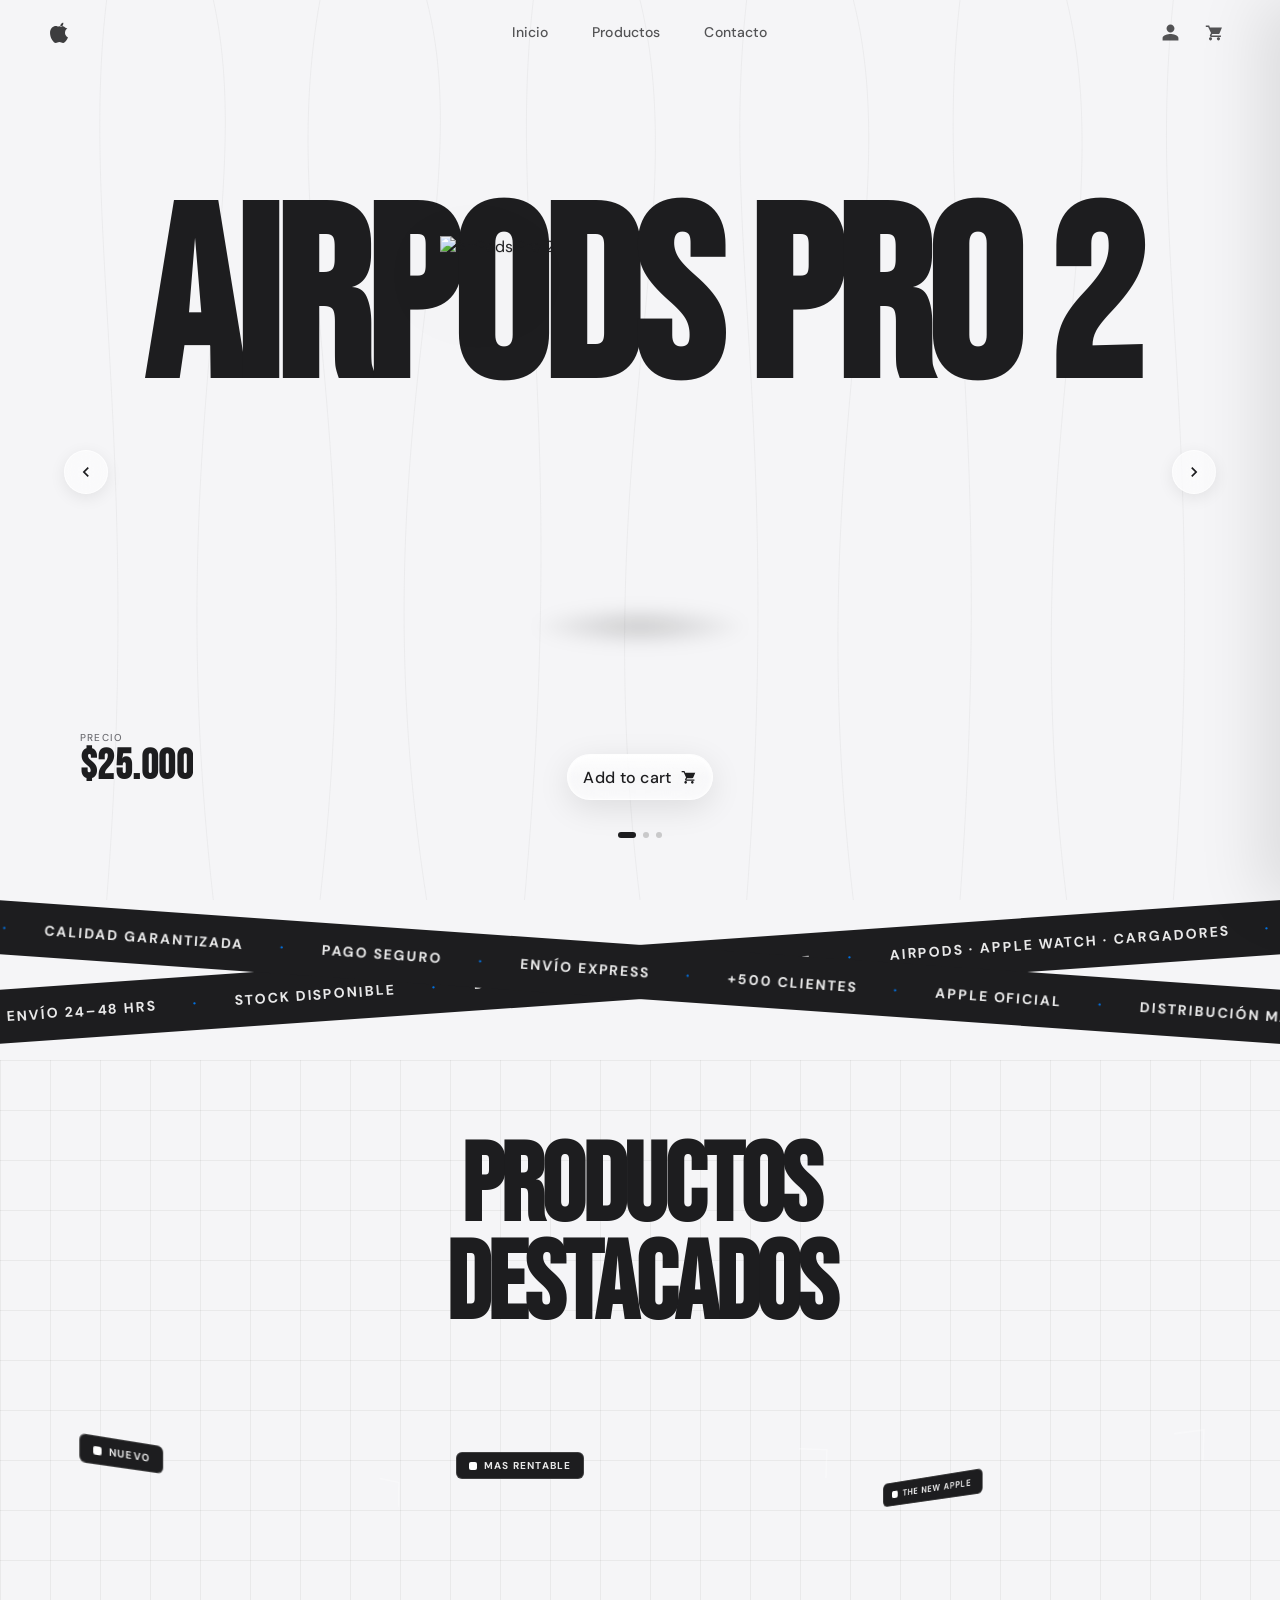
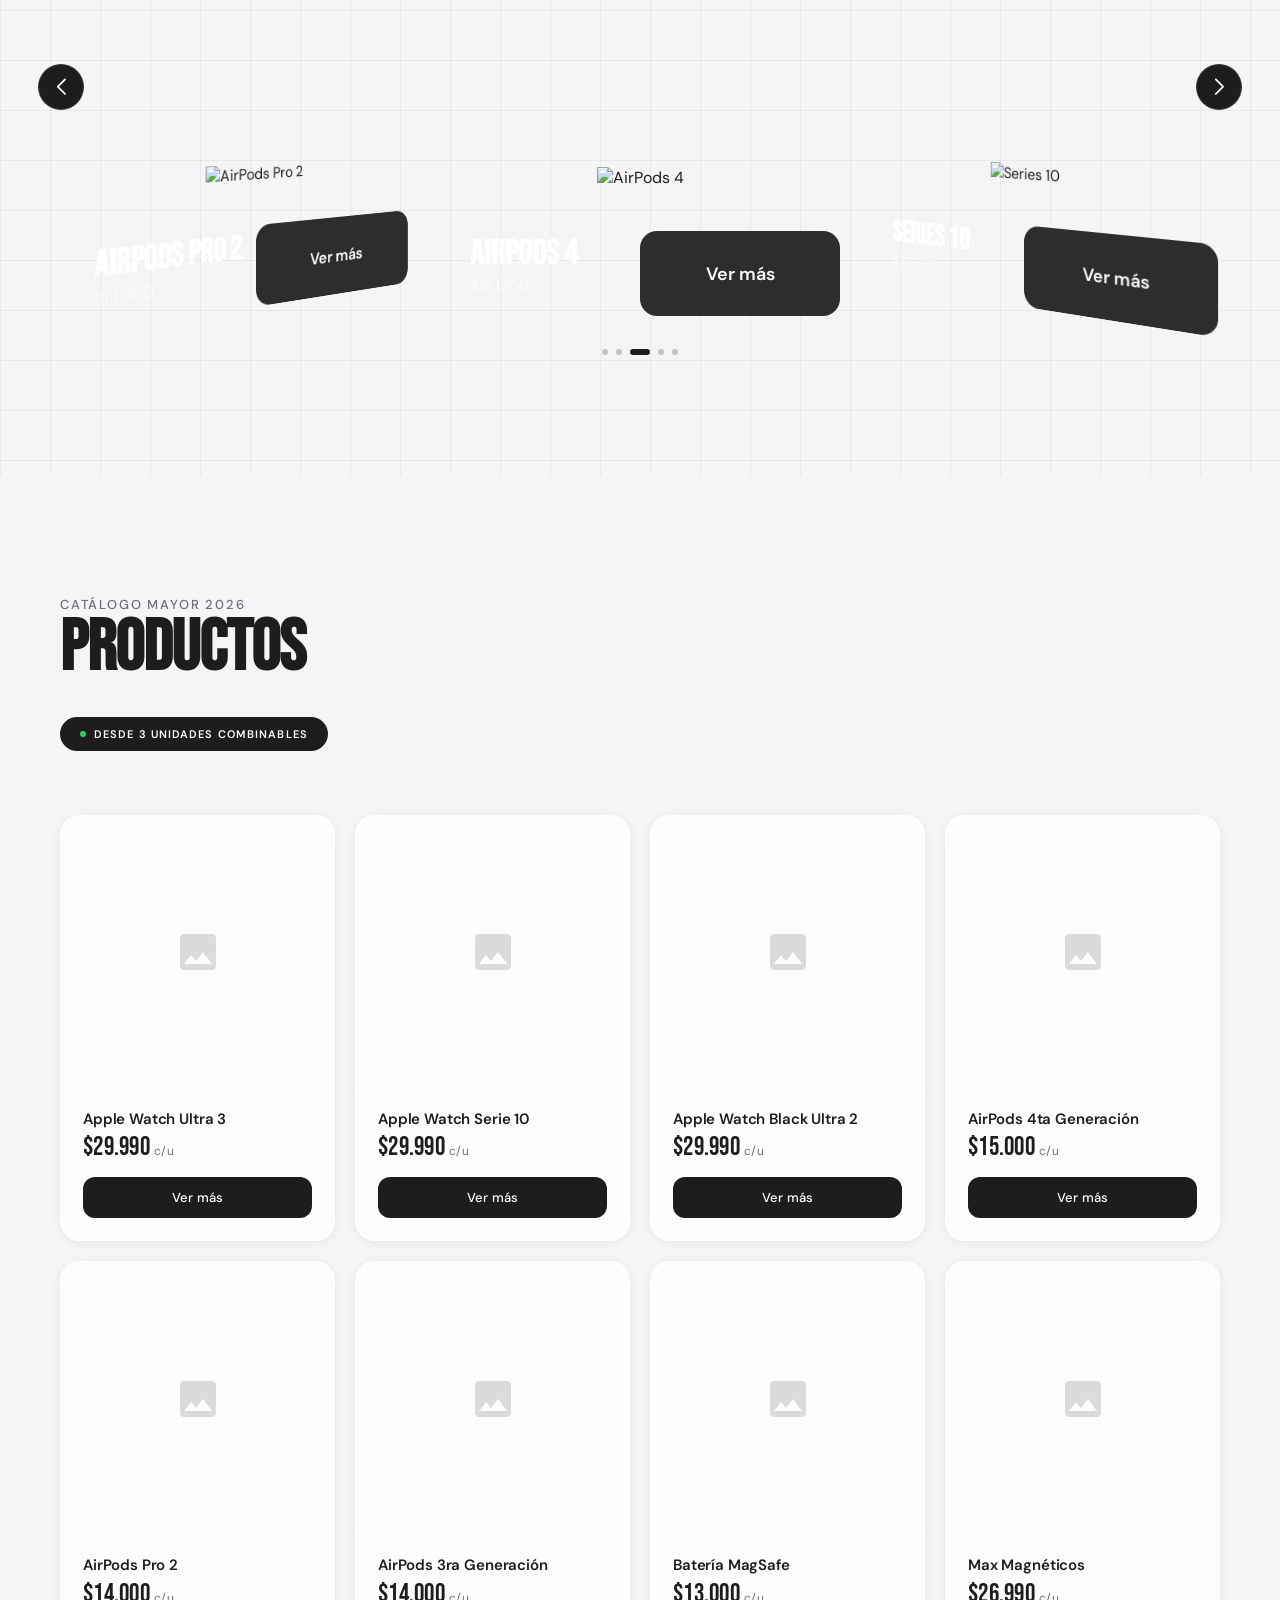
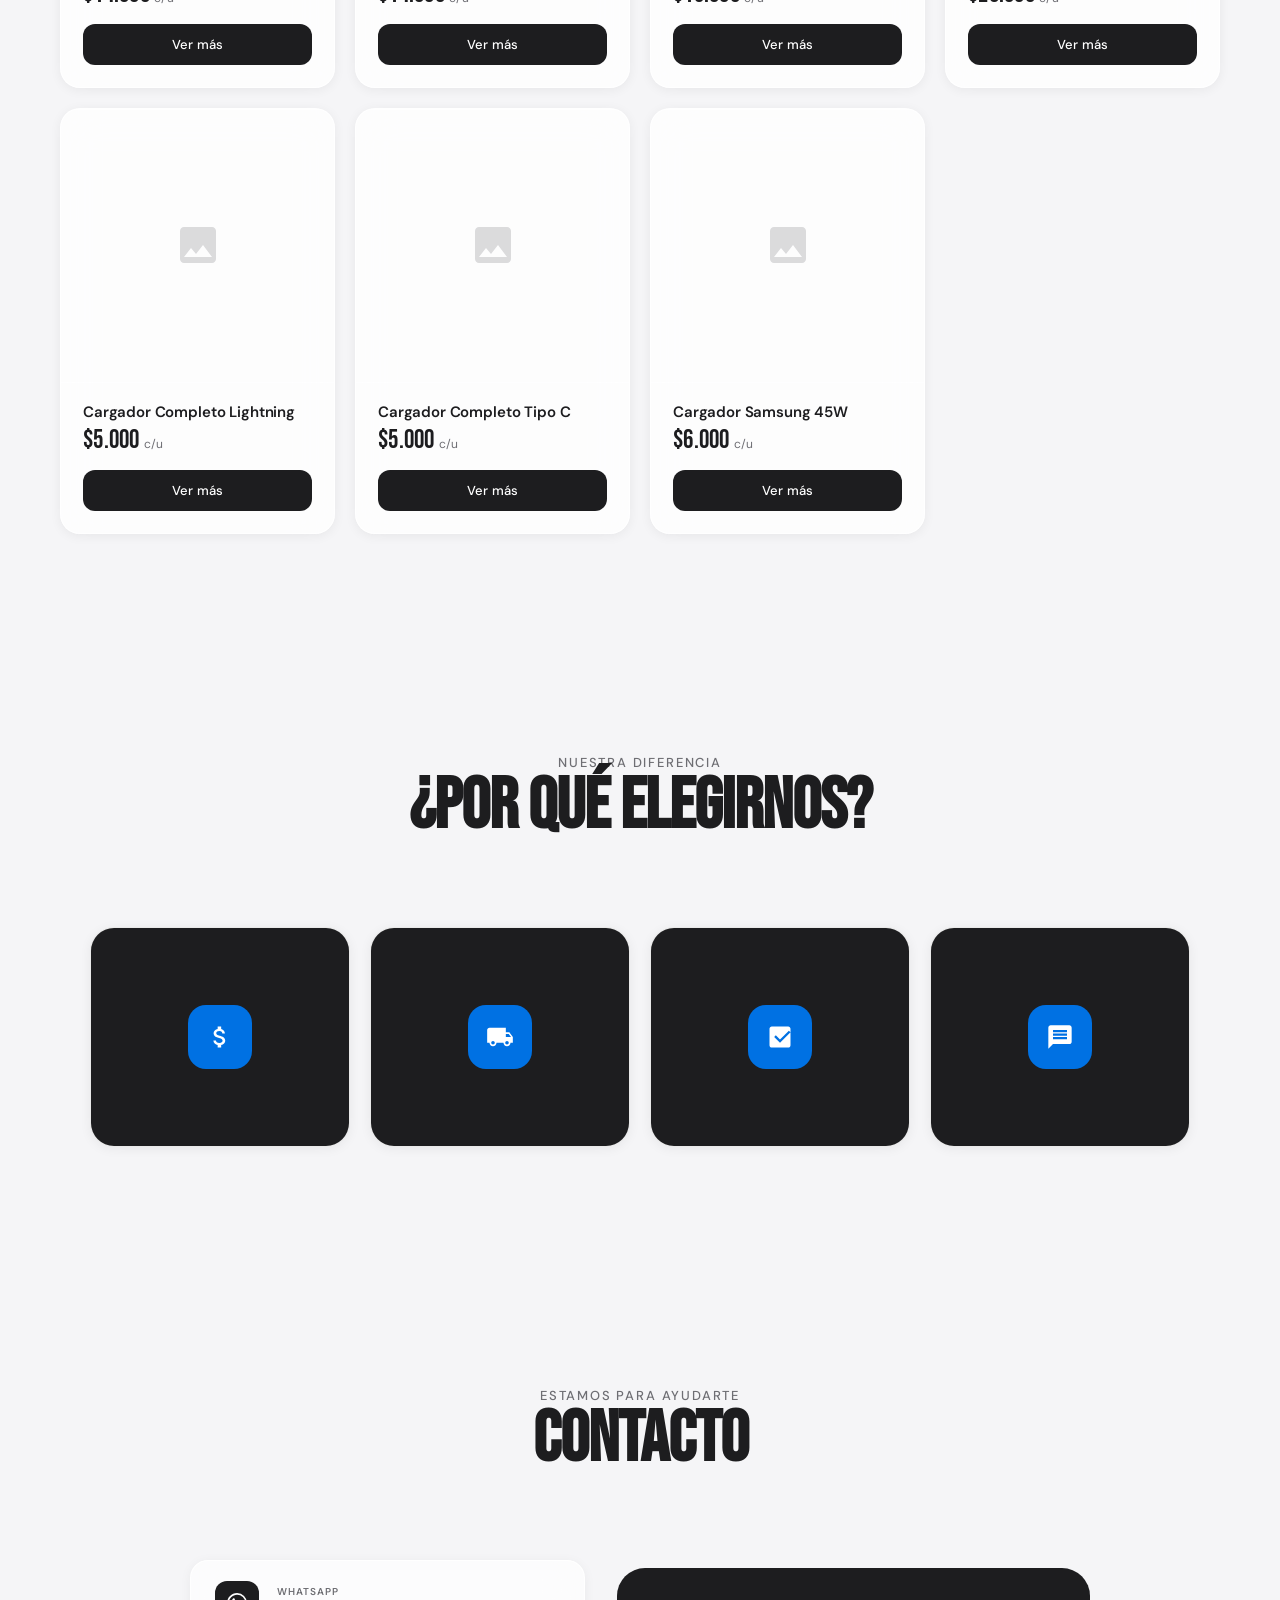
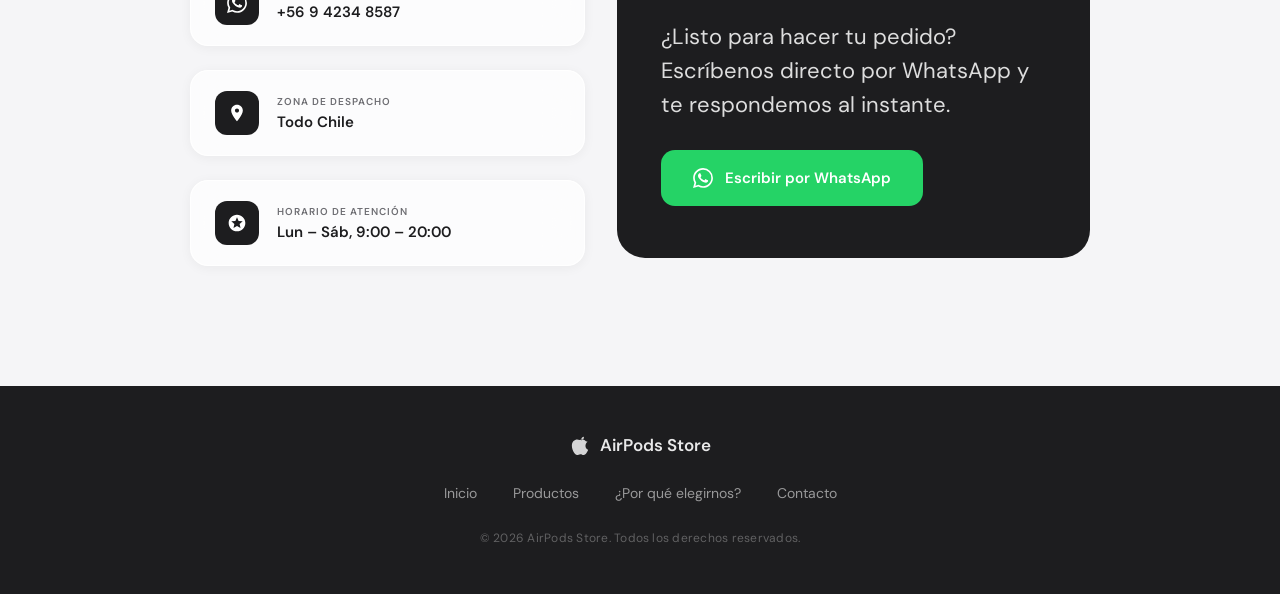
==== commit ba53597f: "Update index.html" ====
--- a/index.html
+++ b/index.html
@@ -519,6 +519,10 @@
           Consultar
         </button>
       </div>
+      <button class="checkout-btn" id="ppageMpBtn" style="width:100%;margin-top:10px;background:#009ee3;border-radius:14px;padding:14px;font-size:15px;font-weight:600;color:#fff;border:none;cursor:pointer;display:flex;align-items:center;justify-content:center;gap:8px;">
+  <svg style="width:18px;height:18px;fill:currentColor" viewBox="0 0 24 24"><path d="M20 4H4c-1.11 0-2 .89-2 2v12c0 1.11.89 2 2 2h16c1.11 0 2-.89 2-2V6c0-1.11-.89-2-2-2zm0 14H4v-6h16v6zm0-10H4V6h16v2z"/></svg>
+  Pagar con Mercado Pago
+</button>
     </div>
     <div id="ppageAccordions">
       <div class="ppage-accordion">
@@ -560,13 +564,11 @@
   <div class="cart-items" id="cartItems"><p class="cart-empty">Tu carrito está vacío</p></div>
   <div class="cart-footer" id="cartFooter" style="display:none">
     <div class="cart-total"><span>Total</span><span id="cartTotal">$0</span></div>
-    <button class="checkout-btn" id="mpBtn" style="background:#009ee3;margin-bottom:10px;">
-  <svg style="width:18px;height:18px;fill:currentColor;vertical-align:middle;margin-right:8px" viewBox="0 0 24 24"><path d="M20 4H4c-1.11 0-2 .89-2 2v12c0 1.11.89 2 2 2h16c1.11 0 2-.89 2-2V6c0-1.11-.89-2-2-2zm0 14H4v-6h16v6zm0-10H4V6h16v2z"/></svg>
-  Pagar con Mercado Pago
-</button>
-      <svg style="width:18px;height:18px;fill:currentColor;vertical-align:middle;margin-right:8px" viewBox="0 0 24 24"><path d="M17.472 14.382c-.297-.149-1.758-.867-2.03-.967-.273-.099-.471-.148-.67.15-.197.297-.767.966-.94 1.164-.173.199-.347.223-.644.075-.297-.15-1.255-.463-2.39-1.475-.883-.788-1.48-1.761-1.653-2.059-.173-.297-.018-.458.13-.606.134-.133.298-.347.446-.52.149-.174.198-.298.298-.497.099-.198.05-.371-.025-.52-.075-.149-.669-1.612-.916-2.207-.242-.579-.487-.5-.669-.51-.173-.008-.371-.01-.57-.01-.198 0-.52.074-.792.372-.272.297-1.04 1.016-1.04 2.479 0 1.462 1.065 2.875 1.213 3.074.149.198 2.096 3.2 5.077 4.487.709.306 1.262.489 1.694.625.712.227 1.36.195 1.871.118.571-.085 1.758-.719 2.006-1.413.248-.694.248-1.289.173-1.413-.074-.124-.272-.198-.57-.347m-5.421 7.403h-.004a9.87 9.87 0 01-5.031-1.378l-.361-.214-3.741.982.998-3.648-.235-.374a9.86 9.86 0 01-1.51-5.26c.001-5.45 4.436-9.884 9.888-9.884 2.64 0 5.122 1.03 6.988 2.898a9.825 9.825 0 012.893 6.994c-.003 5.45-4.437 9.884-9.885 9.884m8.413-18.297A11.815 11.815 0 0012.05 0C5.495 0 .16 5.335.157 11.892c0 2.096.547 4.142 1.588 5.945L.057 24l6.305-1.654a11.882 11.882 0 005.683 1.448h.005c6.554 0 11.89-5.335 11.893-11.893a11.821 11.821 0 00-3.48-8.413z"/></svg>
-      Consultar por WhatsApp
-    </button>
+   <button class="checkout-btn" id="mpBtn" style="background:#009ee3;margin-bottom:10px;"><svg style="width:18px;height:18px;fill:currentColor;vertical-align:middle;margin-right:8px" viewBox="0 0 24 24"><path d="M20 4H4c-1.11 0-2 .89-2 2v12c0 1.11.89 2 2 2h16c1.11 0 2-.89 2-2V6c0-1.11-.89-2-2-2zm0 14H4v-6h16v6zm0-10H4V6h16v2z"/></svg>Pagar con Mercado Pago</button>
+      <button class="checkout-btn" id="checkoutBtn">
+        <svg style="width:18px;height:18px;fill:currentColor;vertical-align:middle;margin-right:8px" viewBox="0 0 24 24"><path d="M17.472 14.382c-.297-.149-1.758-.867-2.03-.967-.273-.099-.471-.148-.67.15-.197.297-.767.966-.94 1.164-.173.199-.347.223-.644.075-.297-.15-1.255-.463-2.39-1.475-.883-.788-1.48-1.761-1.653-2.059-.173-.297-.018-.458.13-.606.134-.133.298-.347.446-.52.149-.174.198-.298.298-.497.099-.198.05-.371-.025-.52-.075-.149-.669-1.612-.916-2.207-.242-.579-.487-.5-.669-.51-.173-.008-.371-.01-.57-.01-.198 0-.52.074-.792.372-.272.297-1.04 1.016-1.04 2.479 0 1.462 1.065 2.875 1.213 3.074.149.198 2.096 3.2 5.077 4.487.709.306 1.262.489 1.694.625.712.227 1.36.195 1.871.118.571-.085 1.758-.719 2.006-1.413.248-.694.248-1.289.173-1.413-.074-.124-.272-.198-.57-.347m-5.421 7.403h-.004a9.87 9.87 0 01-5.031-1.378l-.361-.214-3.741.982.998-3.648-.235-.374a9.86 9.86 0 01-1.51-5.26c.001-5.45 4.436-9.884 9.888-9.884 2.64 0 5.122 1.03 6.988 2.898a9.825 9.825 0 012.893 6.994c-.003 5.45-4.437 9.884-9.885 9.884m8.413-18.297A11.815 11.815 0 0012.05 0C5.495 0 .16 5.335.157 11.892c0 2.096.547 4.142 1.588 5.945L.057 24l6.305-1.654a11.882 11.882 0 005.683 1.448h.005c6.554 0 11.89-5.335 11.893-11.893a11.821 11.821 0 00-3.48-8.413z"/></svg>
+        Consultar por WhatsApp
+      </button>
   </div>
 </aside>
 <div class="cart-overlay" id="cartOverlay"></div>
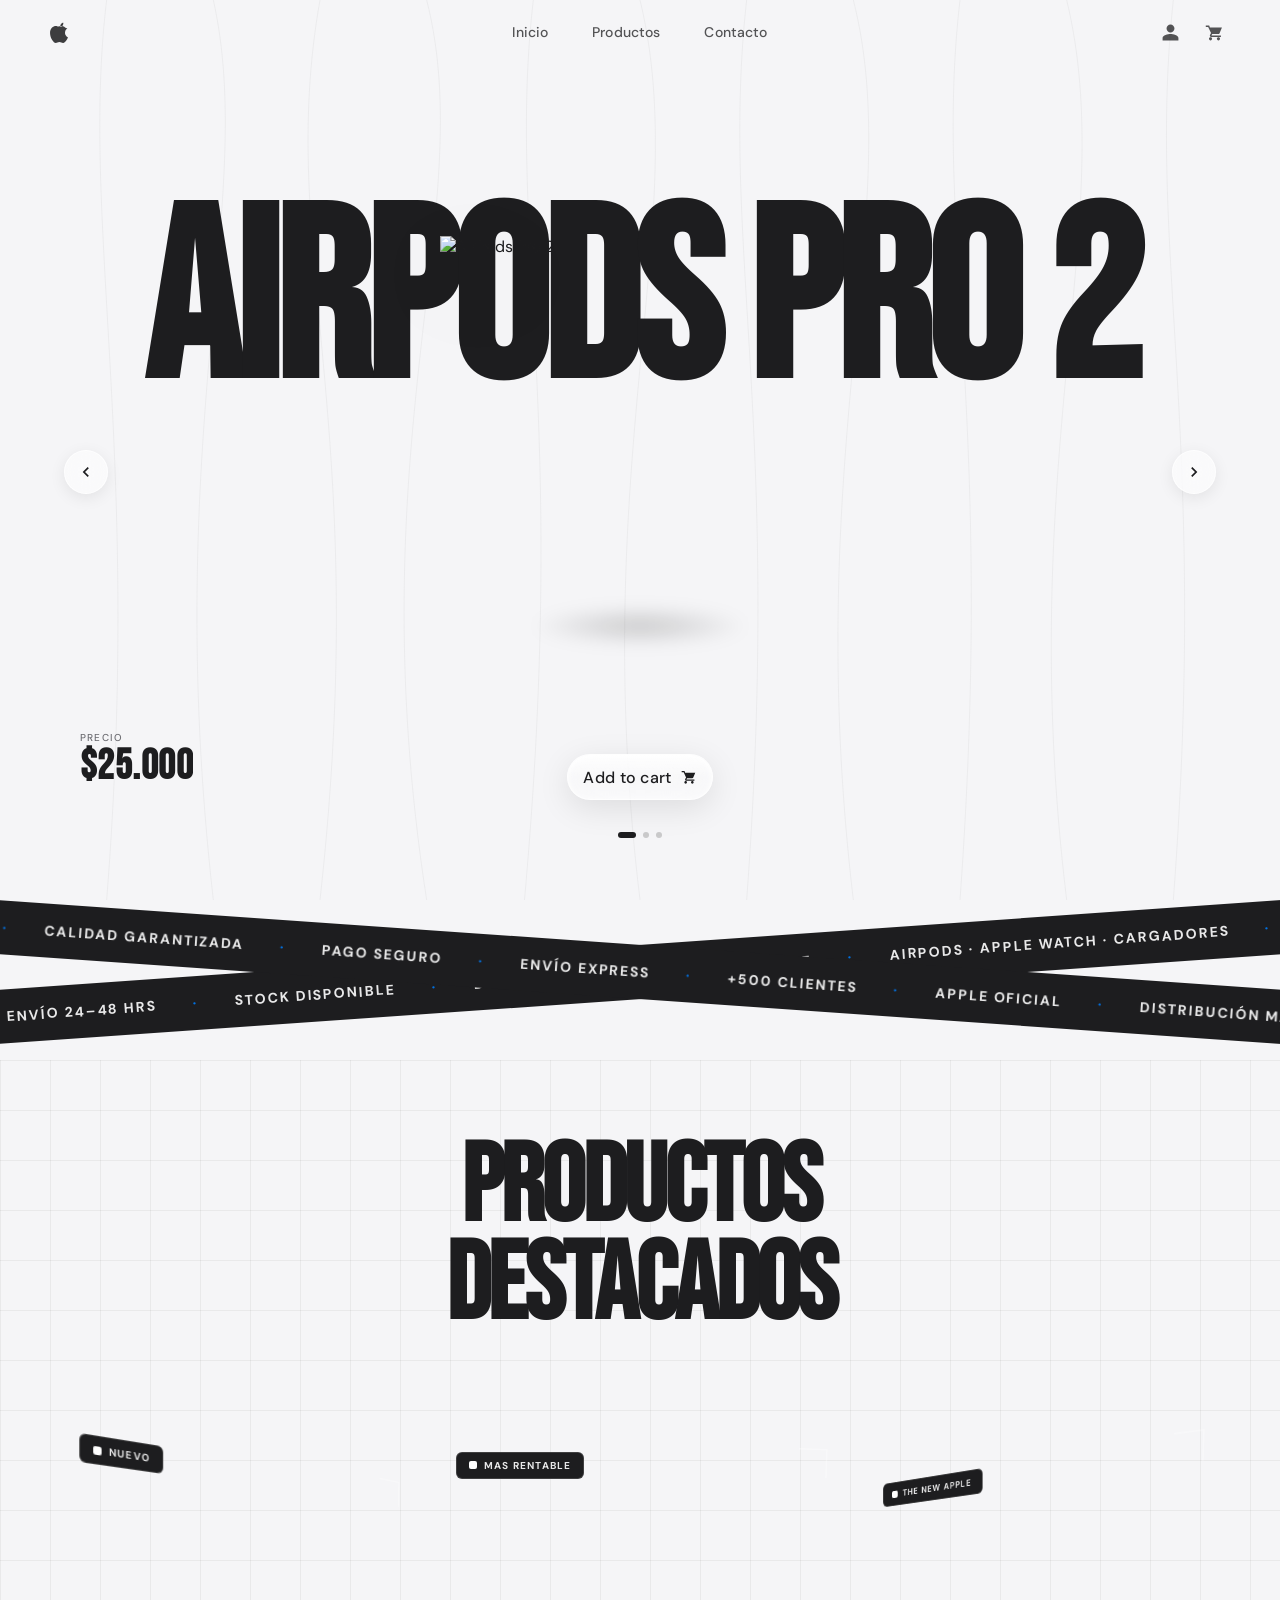
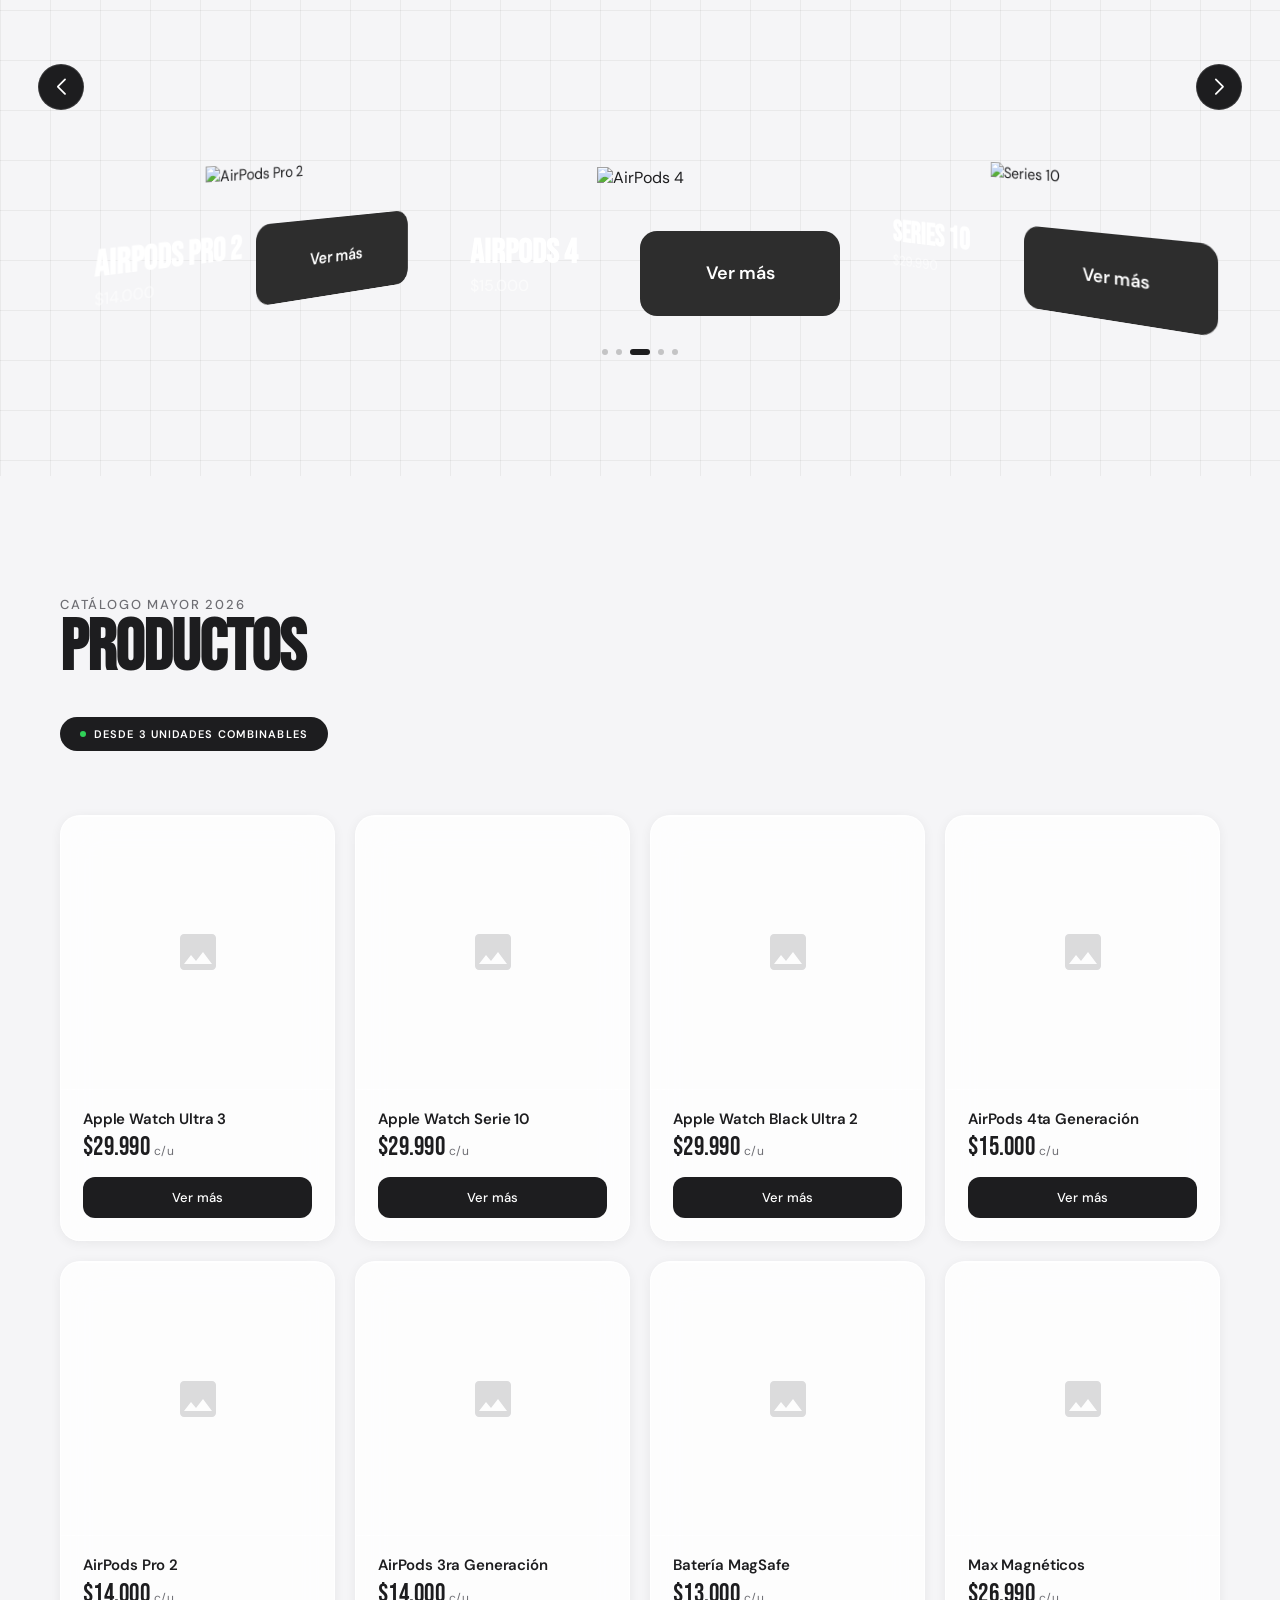
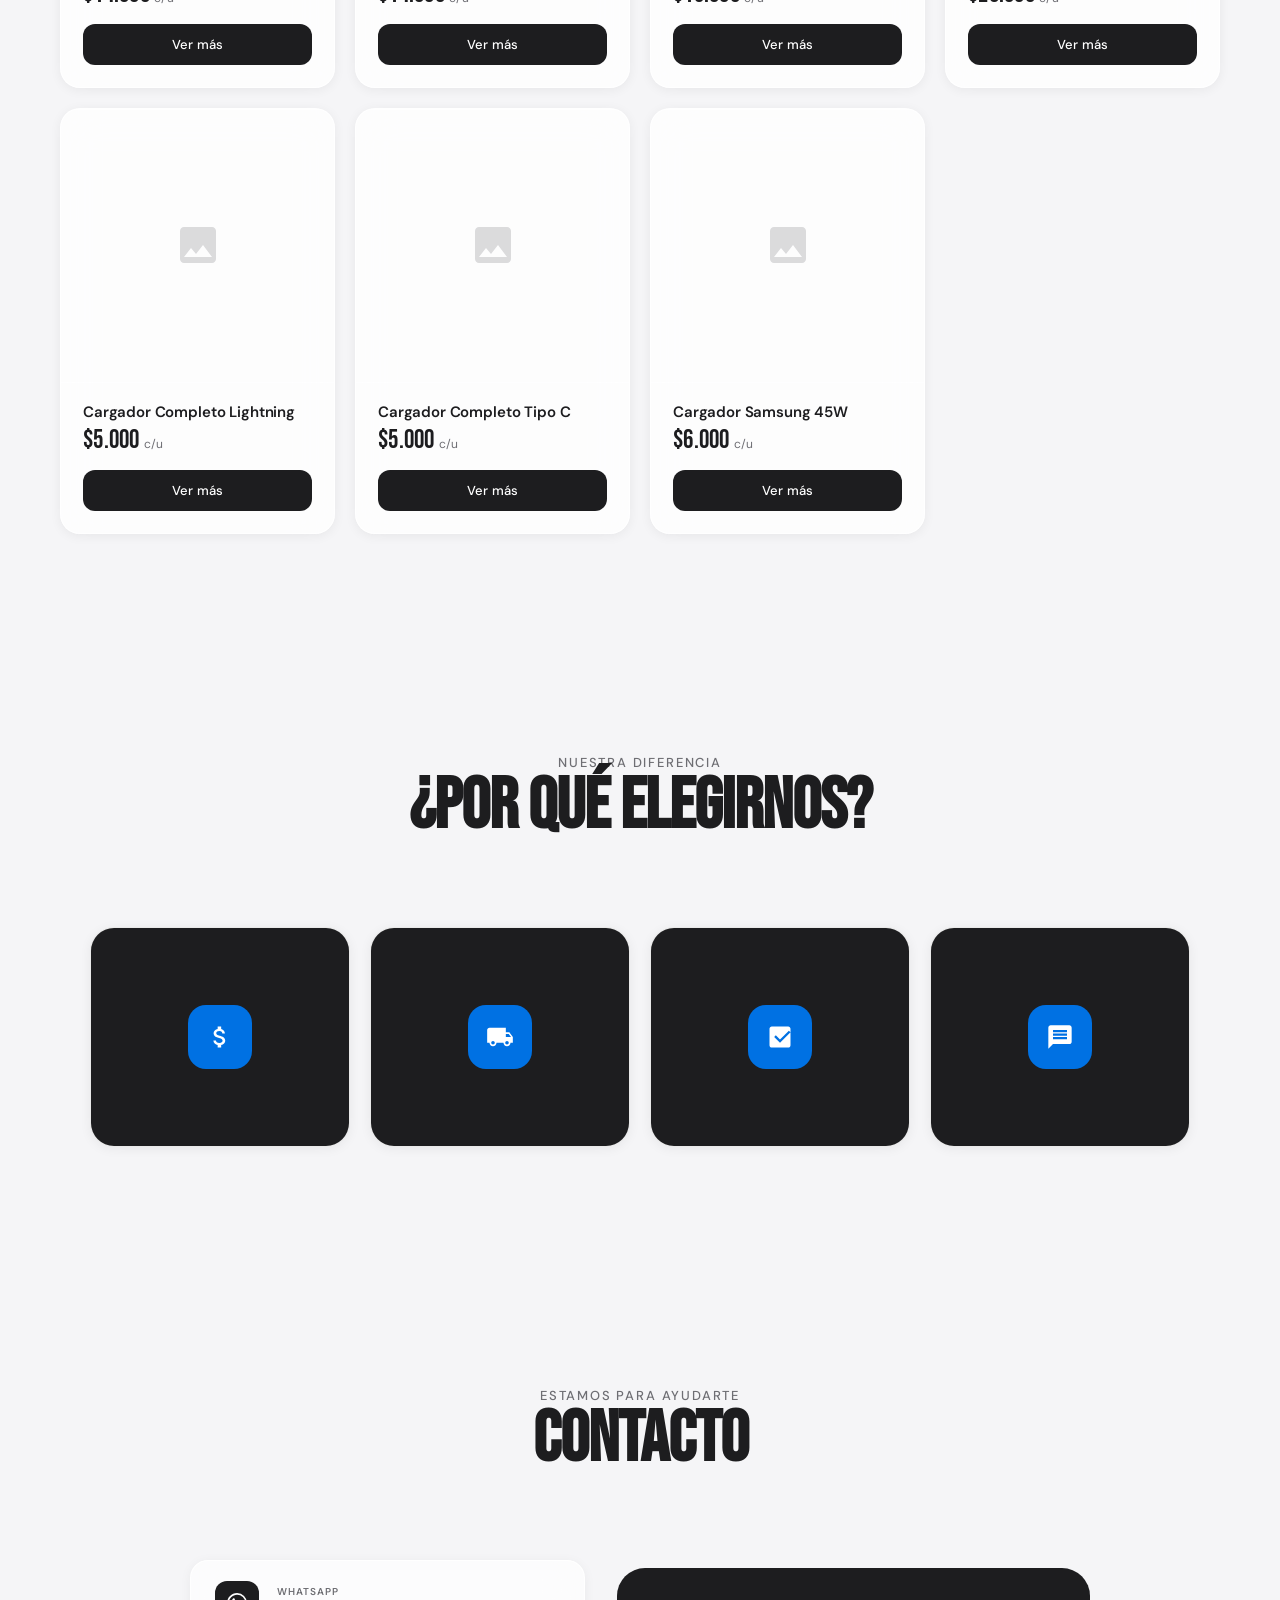
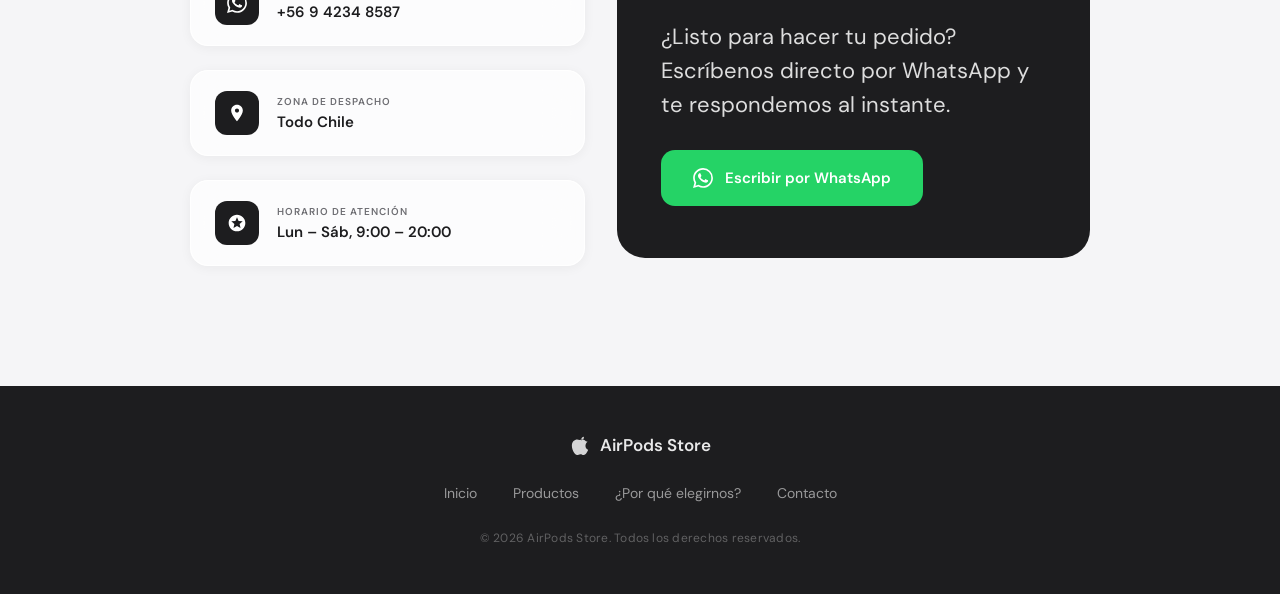
==== commit 186436d1: "Update index.html" ====
--- a/index.html
+++ b/index.html
@@ -510,20 +510,11 @@
           </div>
           <span class="ppage-total-amount" id="ppageTotal"></span>
         </div>
-        <button class="ppage-cart-btn" id="ppageCartBtn">
-          <svg viewBox="0 0 24 24"><path d="M7 18c-1.1 0-2 .9-2 2s.9 2 2 2 2-.9 2-2-.9-2-2-2zm10 0c-1.1 0-2 .9-2 2s.9 2 2 2 2-.9 2-2-.9-2-2-2zM7.2 14h9.5c.8 0 1.5-.5 1.7-1.2l3-7H6.2L5.3 3H1v2h3l3.6 7.6-1.3 2.4c-.1.2-.2.5-.2.8 0 1.1.9 2 2 2h12v-2H8.4c-.1 0-.2-.1-.2-.2l.03-.12L9.1 14z"/></svg>
-          Agregar al carrito
-        </button>
-        <button class="ppage-wa-btn" id="ppageWaBtn">
-          <svg viewBox="0 0 24 24"><path d="M17.472 14.382c-.297-.149-1.758-.867-2.03-.967-.273-.099-.471-.148-.67.15-.197.297-.767.966-.94 1.164-.173.199-.347.223-.644.075-.297-.15-1.255-.463-2.39-1.475-.883-.788-1.48-1.761-1.653-2.059-.173-.297-.018-.458.13-.606.134-.133.298-.347.446-.52.149-.174.198-.298.298-.497.099-.198.05-.371-.025-.52-.075-.149-.669-1.612-.916-2.207-.242-.579-.487-.5-.669-.51-.173-.008-.371-.01-.57-.01-.198 0-.52.074-.792.372-.272.297-1.04 1.016-1.04 2.479 0 1.462 1.065 2.875 1.213 3.074.149.198 2.096 3.2 5.077 4.487.709.306 1.262.489 1.694.625.712.227 1.36.195 1.871.118.571-.085 1.758-.719 2.006-1.413.248-.694.248-1.289.173-1.413-.074-.124-.272-.198-.57-.347m-5.421 7.403h-.004a9.87 9.87 0 01-5.031-1.378l-.361-.214-3.741.982.998-3.648-.235-.374a9.86 9.86 0 01-1.51-5.26c.001-5.45 4.436-9.884 9.888-9.884 2.64 0 5.122 1.03 6.988 2.898a9.825 9.825 0 012.893 6.994c-.003 5.45-4.437 9.884-9.885 9.884m8.413-18.297A11.815 11.815 0 0012.05 0C5.495 0 .16 5.335.157 11.892c0 2.096.547 4.142 1.588 5.945L.057 24l6.305-1.654a11.882 11.882 0 005.683 1.448h.005c6.554 0 11.89-5.335 11.893-11.893a11.821 11.821 0 00-3.48-8.413z"/></svg>
-          Consultar
-        </button>
-      </div>
-      <button class="checkout-btn" id="ppageMpBtn" style="width:100%;margin-top:10px;background:#009ee3;border-radius:14px;padding:14px;font-size:15px;font-weight:600;color:#fff;border:none;cursor:pointer;display:flex;align-items:center;justify-content:center;gap:8px;">
-  <svg style="width:18px;height:18px;fill:currentColor" viewBox="0 0 24 24"><path d="M20 4H4c-1.11 0-2 .89-2 2v12c0 1.11.89 2 2 2h16c1.11 0 2-.89 2-2V6c0-1.11-.89-2-2-2zm0 14H4v-6h16v6zm0-10H4V6h16v2z"/></svg>
-  Pagar con Mercado Pago
-</button>
-    </div>
+
+        <button class="ppage-cart-btn" id="ppageCartBtn"><svg viewBox="0 0 24 24"><path d="M7 18c-1.1 0-2 .9-2 2s.9 2 2 2 2-.9 2-2-.9-2-2-2zm10 0c-1.1 0-2 .9-2 2s.9 2 2 2 2-.9 2-2-.9-2-2-2zM7.2 14h9.5c.8 0 1.5-.5 1.7-1.2l3-7H6.2L5.3 3H1v2h3l3.6 7.6-1.3 2.4c-.1.2-.2.5-.2.8 0 1.1.9 2 2 2h12v-2H8.4c-.1 0-.2-.1-.2-.2l.03-.12L9.1 14z"/></svg></button>
+        <button class="ppage-wa-btn" id="ppageWaBtn"><svg viewBox="0 0 24 24"><path d="M17.472 14.382c-.297-.149-1.758-.867-2.03-.967-.273-.099-.471-.148-.67.15-.197.297-.767.966-.94 1.164-.173.199-.347.223-.644.075-.297-.15-1.255-.463-2.39-1.475-.883-.788-1.48-1.761-1.653-2.059-.173-.297-.018-.458.13-.606.134-.133.298-.347.446-.52.149-.174.198-.298.298-.497.099-.198.05-.371-.025-.52-.075-.149-.669-1.612-.916-2.207-.242-.579-.487-.5-.669-.51-.173-.008-.371-.01-.57-.01-.198 0-.52.074-.792.372-.272.297-1.04 1.016-1.04 2.479 0 1.462 1.065 2.875 1.213 3.074.149.198 2.096 3.2 5.077 4.487.709.306 1.262.489 1.694.625.712.227 1.36.195 1.871.118.571-.085 1.758-.719 2.006-1.413.248-.694.248-1.289.173-1.413-.074-.124-.272-.198-.57-.347m-5.421 7.403h-.004a9.87 9.87 0 01-5.031-1.378l-.361-.214-3.741.982.998-3.648-.235-.374a9.86 9.86 0 01-1.51-5.26c.001-5.45 4.436-9.884 9.888-9.884 2.64 0 5.122 1.03 6.988 2.898a9.825 9.825 0 012.893 6.994c-.003 5.45-4.437 9.884-9.885 9.884m8.413-18.297A11.815 11.815 0 0012.05 0C5.495 0 .16 5.335.157 11.892c0 2.096.547 4.142 1.588 5.945L.057 24l6.305-1.654a11.882 11.882 0 005.683 1.448h.005c6.554 0 11.89-5.335 11.893-11.893a11.821 11.821 0 00-3.48-8.413z"/></svg></button>
+        <button class="ppage-mp-btn" id="ppageMpBtn"><svg viewBox="0 0 24 24"><path d="M20 4H4c-1.11 0-2 .89-2 2v12c0 1.11.89 2 2 2h16c1.11 0 2-.89 2-2V6c0-1.11-.89-2-2-2zm0 14H4v-6h16v6zm0-10H4V6h16v2z"/></svg></button>
+        </div>
     <div id="ppageAccordions">
       <div class="ppage-accordion">
         <div class="ppage-accordion-header" id="ppage-features-header">
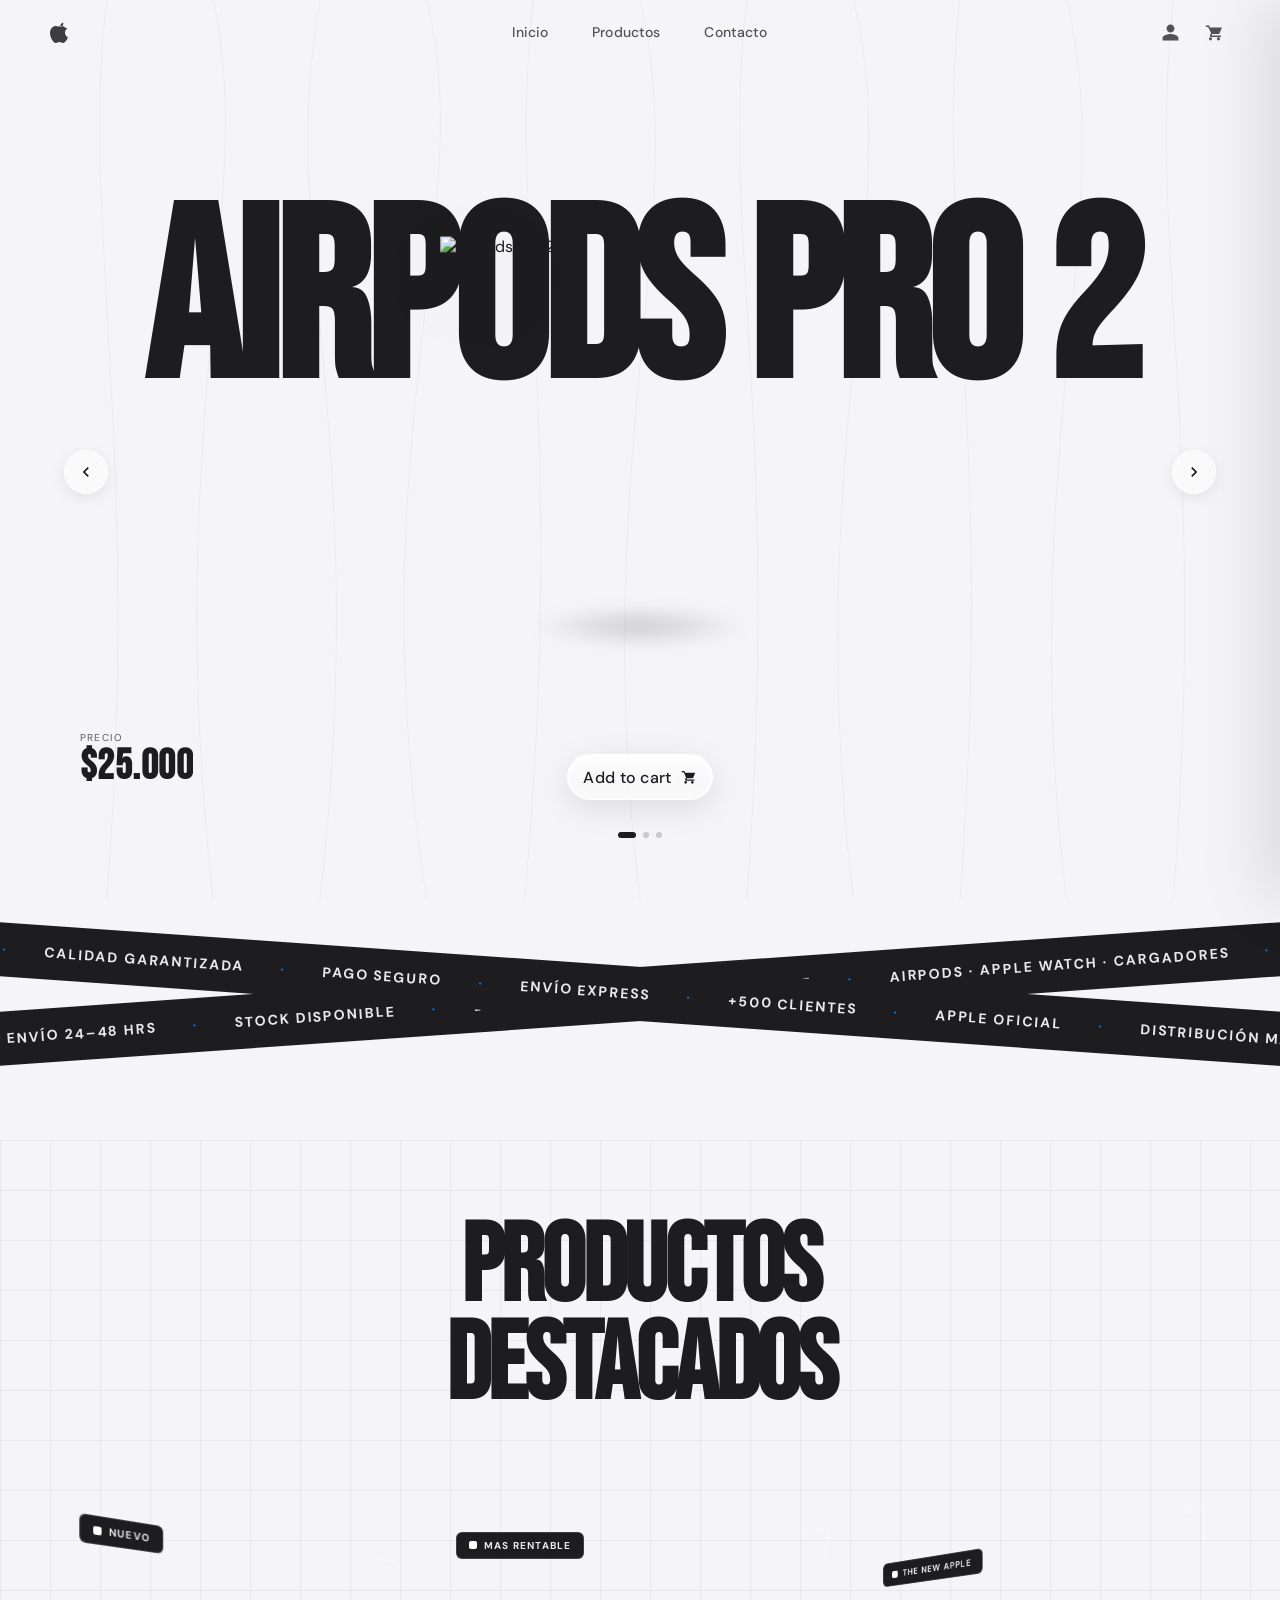
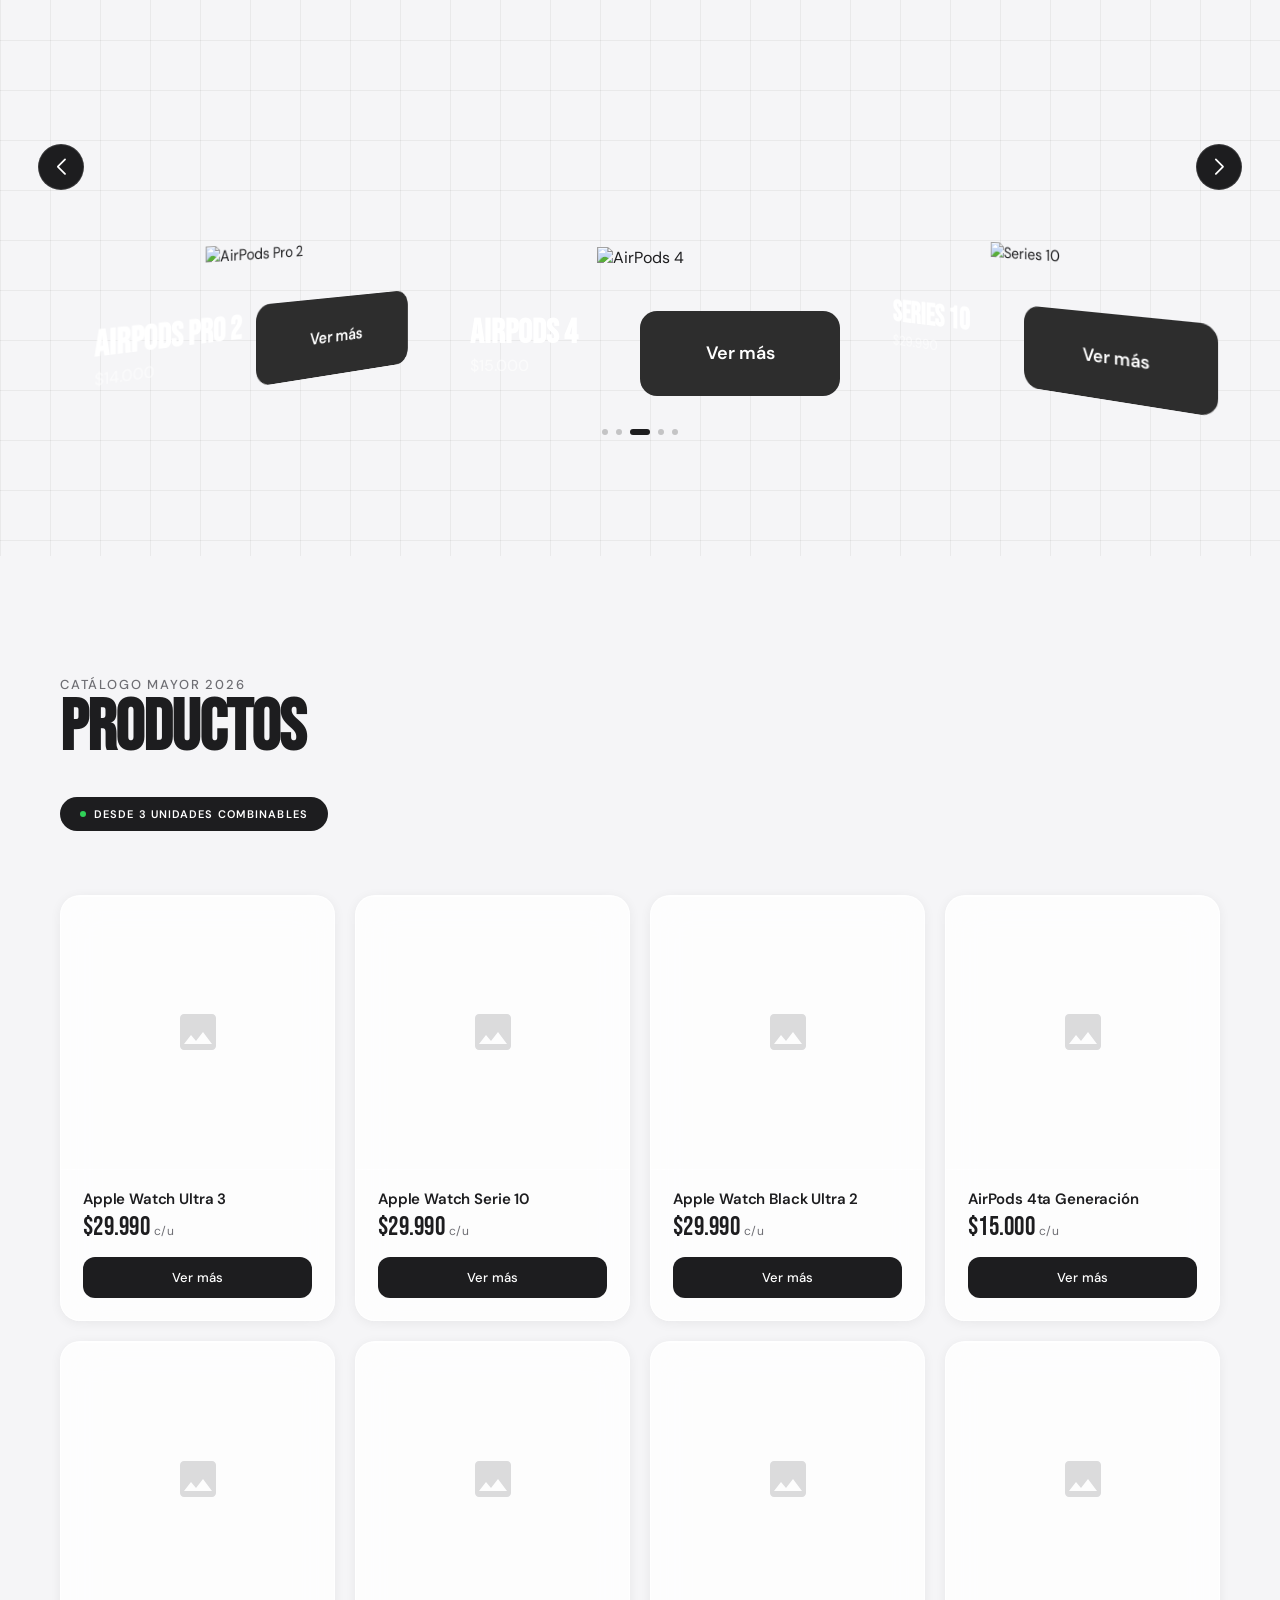
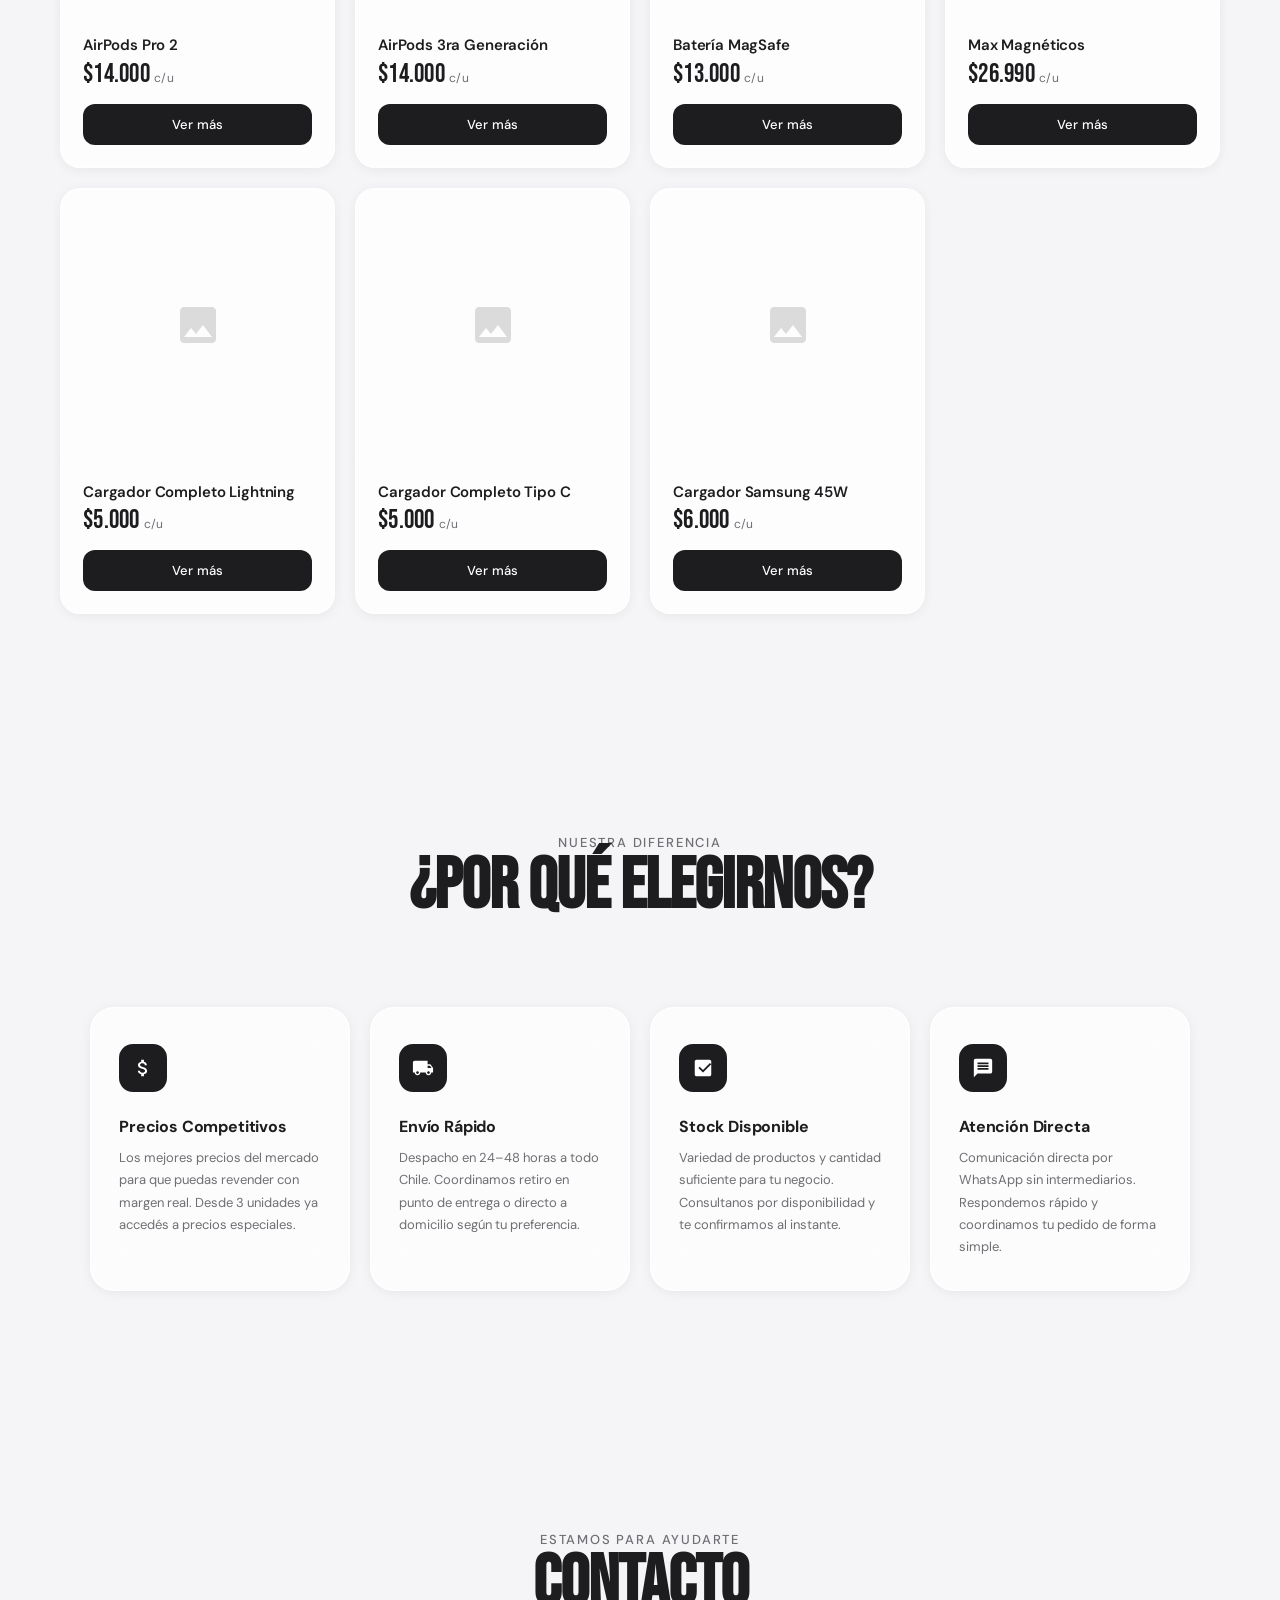
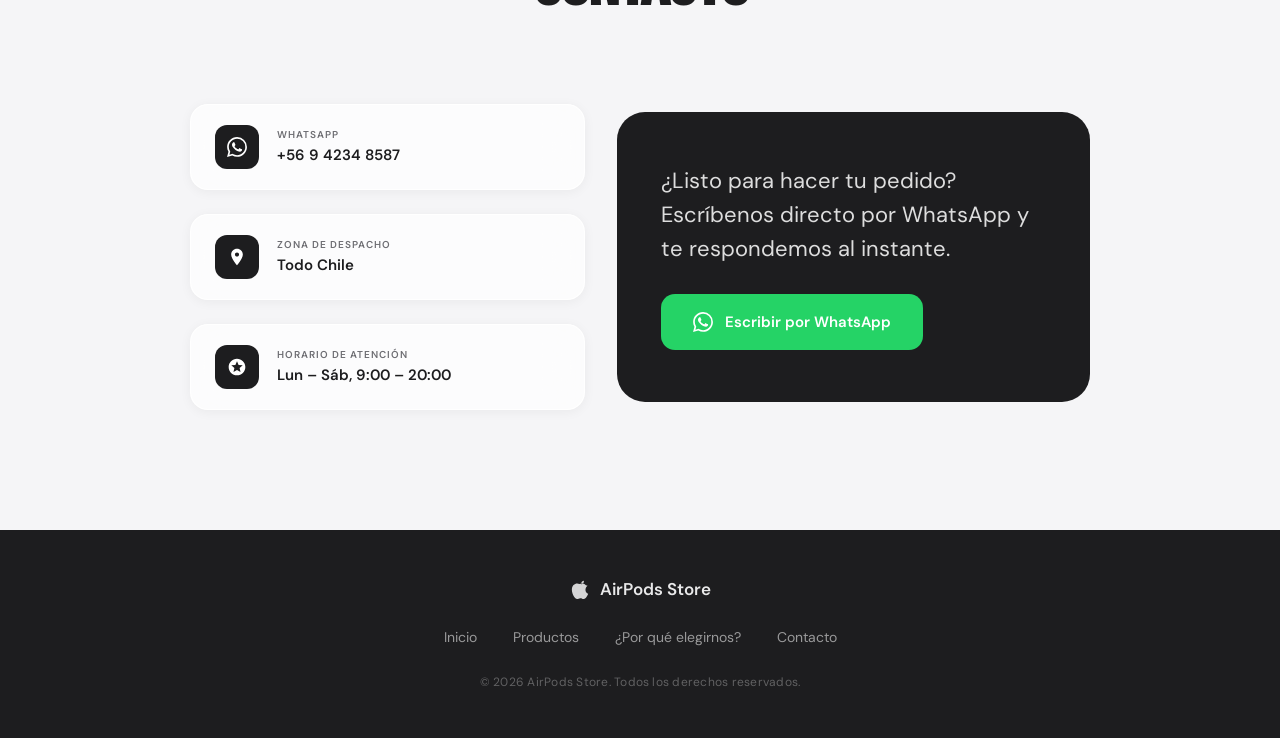
==== commit e4eebd46: "Update index.html" ====
--- a/index.html
+++ b/index.html
@@ -82,7 +82,7 @@
   </button>
   <div class="product-stage">
     <div class="product-wrap" id="productWrap">
-      <img src="images/airpods.png" class="product" id="productImg" alt="AirPods Pro 2">
+      <img src="images/airpods.png" class="product" id="productImg" alt="AirPods Pro 2" loading="eager">
     </div>
   </div>
   <button class="arrow-btn arrow-next" id="nextBtn" aria-label="Siguiente producto">
@@ -186,46 +186,46 @@
   <div class="swiper csl-swiper">
     <div class="swiper-wrapper">
 
-      <div class="swiper-slide csl-slide" data-name="AirPods Max" data-price="26990" data-raw="26990" data-img-scale="0.75" data-desc="Accesorios magnéticos premium compatibles con MagSafe.">
+      <div class="swiper-slide csl-slide" data-id="airpods-max" data-name="AirPods Max" data-price="26990" data-raw="26990" data-img-scale="0.75" data-desc="Accesorios magnéticos premium compatibles con MagSafe.">
         <div class="csl-corner"><svg width="31" height="31" viewBox="0 0 31 31" fill="none"><g opacity="0.35"><mask id="m1" fill="white"><path d="M30.6 1L1.6 0L0.7 29L29.7 30L30.6 1Z"/></mask><path d="M30.6 1L30.65 -0.47L32.2 -0.42L32.15 1.09L30.6 1ZM30.55 2.55L1.6 1.59L1.7 -1.43L30.65 -0.47L30.55 2.55ZM28.17 29.98L29.13 0.99L32.15 1.09L31.19 30.08L28.17 29.98Z" fill="white" mask="url(#m1)"/></g></svg></div>
         <span class="csl-tag">Más vendido</span>
-        <div class="csl-img"><img src="images/airpodsmax.png" alt="AirPods Max"></div>
+        <div class="csl-img"><img src="images/airpodsmax.png" alt="AirPods Max" loading="lazy"></div>
         <h3 class="csl-name">AirPods Max</h3>
         <span class="csl-price">$26.990</span>
         <button class="csl-rect">Ver más</button>
       </div>
 
-      <div class="swiper-slide csl-slide" data-name="AirPods Pro 2" data-price="14000" data-raw="14000" data-img-scale="0.95" data-desc="Cancelación activa de ruido de siguiente nivel, audio espacial personalizado y hasta 30 horas de batería.">
+      <div class="swiper-slide csl-slide" data-id="airpods-pro-2" data-name="AirPods Pro 2" data-price="14000" data-raw="14000" data-img-scale="0.95" data-desc="Cancelación activa de ruido de siguiente nivel, audio espacial personalizado y hasta 30 horas de batería.">
         <div class="csl-corner"><svg width="31" height="31" viewBox="0 0 31 31" fill="none"><g opacity="0.35"><mask id="m2" fill="white"><path d="M30.6 1L1.6 0L0.7 29L29.7 30L30.6 1Z"/></mask><path d="M30.6 1L30.65 -0.47L32.2 -0.42L32.15 1.09L30.6 1ZM30.55 2.55L1.6 1.59L1.7 -1.43L30.65 -0.47L30.55 2.55ZM28.17 29.98L29.13 0.99L32.15 1.09L31.19 30.08L28.17 29.98Z" fill="white" mask="url(#m2)"/></g></svg></div>
         <span class="csl-tag">Nuevo</span>
-        <div class="csl-img"><img src="images/airpods2unidad.png" alt="AirPods Pro 2"></div>
+        <div class="csl-img"><img src="images/airpods2unidad.png" alt="AirPods Pro 2" loading="lazy"></div>
         <h3 class="csl-name">AirPods Pro 2</h3>
         <span class="csl-price">$14.000</span>
         <button class="csl-rect">Ver más</button>
       </div>
 
-      <div class="swiper-slide csl-slide" data-name="AirPods 4ta Generación" data-price="15000" data-raw="15000" data-img-scale="0.75" data-desc="Audio adaptativo de siguiente nivel con cancelación activa de ruido y hasta 30 horas de batería.">
+      <div class="swiper-slide csl-slide" data-id="airpods-4ta-generacion" data-name="AirPods 4ta Generación" data-price="15000" data-raw="15000" data-img-scale="0.75" data-desc="Audio adaptativo de siguiente nivel con cancelación activa de ruido y hasta 30 horas de batería.">
         <div class="csl-corner"><svg width="31" height="31" viewBox="0 0 31 31" fill="none"><g opacity="0.35"><mask id="m3" fill="white"><path d="M30.6 1L1.6 0L0.7 29L29.7 30L30.6 1Z"/></mask><path d="M30.6 1L30.65 -0.47L32.2 -0.42L32.15 1.09L30.6 1ZM30.55 2.55L1.6 1.59L1.7 -1.43L30.65 -0.47L30.55 2.55ZM28.17 29.98L29.13 0.99L32.15 1.09L31.19 30.08L28.17 29.98Z" fill="white" mask="url(#m3)"/></g></svg></div>
         <span class="csl-tag">Mas Rentable</span>
-        <div class="csl-img"><img src="images/airpods-4ta-generacion-v2.png" alt="AirPods 4"></div>
+        <div class="csl-img"><img src="images/airpods-4ta-generacion-v2.png" alt="AirPods 4" loading="lazy"></div>
         <h3 class="csl-name">AirPods 4</h3>
         <span class="csl-price">$15.000</span>
         <button class="csl-rect">Ver más</button>
       </div>
 
-      <div class="swiper-slide csl-slide" data-name="Apple Watch Serie 10" data-price="29990" data-raw="29990" data-img-scale="0.75" data-desc="El Apple Watch más delgado hasta la fecha. Pantalla OLED más grande, detección de apnea del sueño y carga rápida.">
+      <div class="swiper-slide csl-slide" data-id="apple-watch-serie-10" data-name="Apple Watch Serie 10" data-price="29990" data-raw="29990" data-img-scale="0.75" data-desc="El Apple Watch más delgado hasta la fecha. Pantalla OLED más grande, detección de apnea del sueño y carga rápida.">
         <div class="csl-corner"><svg width="31" height="31" viewBox="0 0 31 31" fill="none"><g opacity="0.35"><mask id="m4" fill="white"><path d="M30.6 1L1.6 0L0.7 29L29.7 30L30.6 1Z"/></mask><path d="M30.6 1L30.65 -0.47L32.2 -0.42L32.15 1.09L30.6 1ZM30.55 2.55L1.6 1.59L1.7 -1.43L30.65 -0.47L30.55 2.55ZM28.17 29.98L29.13 0.99L32.15 1.09L31.19 30.08L28.17 29.98Z" fill="white" mask="url(#m4)"/></g></svg></div>
         <span class="csl-tag">The new Apple</span>
-        <div class="csl-img"><img src="images/serie10desta.png" alt="Series 10"></div>
+        <div class="csl-img"><img src="images/serie10desta.png" alt="Series 10" loading="lazy"></div>
         <h3 class="csl-name">Series 10</h3>
         <span class="csl-price">$29.990</span>
         <button class="csl-rect">Ver más</button>
       </div>
 
-      <div class="swiper-slide csl-slide" data-name="Apple Watch Ultra 3" data-price="29990" data-raw="29990" data-img-scale="0.75" data-desc="El Apple Watch más resistente. Titanio de grado aeroespacial, pantalla Always-On de 49mm y hasta 60 horas de batería.">
+      <div class="swiper-slide csl-slide" data-id="apple-watch-ultra-3" data-name="Apple Watch Ultra 3" data-price="29990" data-raw="29990" data-img-scale="0.75" data-desc="El Apple Watch más resistente. Titanio de grado aeroespacial, pantalla Always-On de 49mm y hasta 60 horas de batería.">
         <div class="csl-corner"><svg width="31" height="31" viewBox="0 0 31 31" fill="none"><g opacity="0.35"><mask id="m5" fill="white"><path d="M30.6 1L1.6 0L0.7 29L29.7 30L30.6 1Z"/></mask><path d="M30.6 1L30.65 -0.47L32.2 -0.42L32.15 1.09L30.6 1ZM30.55 2.55L1.6 1.59L1.7 -1.43L30.65 -0.47L30.55 2.55ZM28.17 29.98L29.13 0.99L32.15 1.09L31.19 30.08L28.17 29.98Z" fill="white" mask="url(#m5)"/></g></svg></div>
         <span class="csl-tag">Mejor Calificado</span>
-        <div class="csl-img"><img src="images/apple-watch-ultra-3.png" alt="Ultra 3"></div>
+        <div class="csl-img"><img src="images/apple-watch-ultra-3.png" alt="Ultra 3" loading="lazy"></div>
         <h3 class="csl-name">Ultra 3</h3>
         <span class="csl-price">$29.990</span>
         <button class="csl-rect">Ver más</button>
@@ -247,58 +247,58 @@
   </div>
   <div class="productos-grid" id="productosGrid">
 
-    <div class="product-card" data-name="Apple Watch Ultra 3" data-price="29990" data-raw="29990" data-img-scale="0.75" data-desc="El Apple Watch más resistente. Titanio de grado aeroespacial, pantalla Always-On de 49mm y hasta 60 horas de batería.">
-      <div class="card-img-wrap"><img src="images/apple-watch-ultra-3.png" alt="Apple Watch Ultra 3" onerror="this.style.display='none';this.nextElementSibling.style.display='block'"><svg class="card-img-placeholder" style="display:none" viewBox="0 0 24 24" fill="currentColor"><path d="M21 19V5c0-1.1-.9-2-2-2H5c-1.1 0-2 .9-2 2v14c0 1.1.9 2 2 2h14c1.1 0 2-.9 2-2zM8.5 13.5l2.5 3.01L14.5 12l4.5 6H5l3.5-4.5z"/></svg></div>
+    <div class="product-card" data-id="apple-watch-ultra-3" data-name="Apple Watch Ultra 3" data-price="29990" data-raw="29990" data-img-scale="0.75" data-desc="El Apple Watch más resistente. Titanio de grado aeroespacial, pantalla Always-On de 49mm y hasta 60 horas de batería.">
+      <div class="card-img-wrap"><img src="images/apple-watch-ultra-3.png" alt="Apple Watch Ultra 3" loading="lazy" onerror="this.style.display='none';this.nextElementSibling.style.display='block'"><svg class="card-img-placeholder" style="display:none" viewBox="0 0 24 24" fill="currentColor"><path d="M21 19V5c0-1.1-.9-2-2-2H5c-1.1 0-2 .9-2 2v14c0 1.1.9 2 2 2h14c1.1 0 2-.9 2-2zM8.5 13.5l2.5 3.01L14.5 12l4.5 6H5l3.5-4.5z"/></svg></div>
       <div class="card-info"><p class="card-name">Apple Watch Ultra 3</p><p class="card-price">$29.990 <span class="card-unit">c/u</span></p><button class="card-btn">Ver más</button></div>
     </div>
 
-    <div class="product-card" data-name="Apple Watch Serie 10" data-price="29990" data-raw="29990" data-img-scale="0.75" data-desc="El Apple Watch más delgado hasta la fecha. Pantalla OLED más grande, detección de apnea del sueño y carga rápida.">
-      <div class="card-img-wrap"><img src="images/serie-10.png" alt="Apple Watch Serie 10" onerror="this.style.display='none';this.nextElementSibling.style.display='block'"><svg class="card-img-placeholder" style="display:none" viewBox="0 0 24 24" fill="currentColor"><path d="M21 19V5c0-1.1-.9-2-2-2H5c-1.1 0-2 .9-2 2v14c0 1.1.9 2 2 2h14c1.1 0 2-.9 2-2zM8.5 13.5l2.5 3.01L14.5 12l4.5 6H5l3.5-4.5z"/></svg></div>
+    <div class="product-card" data-id="apple-watch-serie-10" data-name="Apple Watch Serie 10" data-price="29990" data-raw="29990" data-img-scale="0.75" data-desc="El Apple Watch más delgado hasta la fecha. Pantalla OLED más grande, detección de apnea del sueño y carga rápida.">
+      <div class="card-img-wrap"><img src="images/serie-10.png" alt="Apple Watch Serie 10" loading="lazy" onerror="this.style.display='none';this.nextElementSibling.style.display='block'"><svg class="card-img-placeholder" style="display:none" viewBox="0 0 24 24" fill="currentColor"><path d="M21 19V5c0-1.1-.9-2-2-2H5c-1.1 0-2 .9-2 2v14c0 1.1.9 2 2 2h14c1.1 0 2-.9 2-2zM8.5 13.5l2.5 3.01L14.5 12l4.5 6H5l3.5-4.5z"/></svg></div>
       <div class="card-info"><p class="card-name">Apple Watch Serie 10</p><p class="card-price">$29.990 <span class="card-unit">c/u</span></p><button class="card-btn">Ver más</button></div>
     </div>
 
-    <div class="product-card" data-name="Apple Watch Black Ultra 2" data-price="29990" data-raw="29990" data-img-scale="0.75" data-desc="Edición Black del Ultra 2. Acabado en negro carbón, titanio negro y cristal de zafiro. Máxima resistencia y estilo.">
-      <div class="card-img-wrap"><img src="images/black-ultra-2.png" alt="Apple Watch Black Ultra 2" onerror="this.style.display='none';this.nextElementSibling.style.display='block'"><svg class="card-img-placeholder" style="display:none" viewBox="0 0 24 24" fill="currentColor"><path d="M21 19V5c0-1.1-.9-2-2-2H5c-1.1 0-2 .9-2 2v14c0 1.1.9 2 2 2h14c1.1 0 2-.9 2-2zM8.5 13.5l2.5 3.01L14.5 12l4.5 6H5l3.5-4.5z"/></svg></div>
+    <div class="product-card" data-id="apple-watch-black-ultra-2" data-name="Apple Watch Black Ultra 2" data-price="29990" data-raw="29990" data-img-scale="0.75" data-desc="Edición Black del Ultra 2. Acabado en negro carbón, titanio negro y cristal de zafiro. Máxima resistencia y estilo.">
+      <div class="card-img-wrap"><img src="images/black-ultra-2.png" alt="Apple Watch Black Ultra 2" loading="lazy" onerror="this.style.display='none';this.nextElementSibling.style.display='block'"><svg class="card-img-placeholder" style="display:none" viewBox="0 0 24 24" fill="currentColor"><path d="M21 19V5c0-1.1-.9-2-2-2H5c-1.1 0-2 .9-2 2v14c0 1.1.9 2 2 2h14c1.1 0 2-.9 2-2zM8.5 13.5l2.5 3.01L14.5 12l4.5 6H5l3.5-4.5z"/></svg></div>
       <div class="card-info"><p class="card-name">Apple Watch Black Ultra 2</p><p class="card-price">$29.990 <span class="card-unit">c/u</span></p><button class="card-btn">Ver más</button></div>
     </div>
 
-    <div class="product-card" data-name="AirPods 4ta Generación" data-price="15000" data-raw="15000" data-img-scale="0.75" data-desc="Diseño completamente rediseñado, audio adaptativo y cancelación activa de ruido. La mejor experiencia sin cables.">
-      <div class="card-img-wrap"><img src="images/airpods-4gen.png" alt="AirPods 4ta Generación" onerror="this.style.display='none';this.nextElementSibling.style.display='block'"><svg class="card-img-placeholder" style="display:none" viewBox="0 0 24 24" fill="currentColor"><path d="M21 19V5c0-1.1-.9-2-2-2H5c-1.1 0-2 .9-2 2v14c0 1.1.9 2 2 2h14c1.1 0 2-.9 2-2zM8.5 13.5l2.5 3.01L14.5 12l4.5 6H5l3.5-4.5z"/></svg></div>
+    <div class="product-card" data-id="airpods-4ta-generacion" data-name="AirPods 4ta Generación" data-price="15000" data-raw="15000" data-img-scale="0.75" data-desc="Diseño completamente rediseñado, audio adaptable y cancelación activa de ruido. La mejor experiencia sin cables.">
+      <div class="card-img-wrap"><img src="images/airpods-4gen.png" alt="AirPods 4ta Generación" loading="lazy" onerror="this.style.display='none';this.nextElementSibling.style.display='block'"><svg class="card-img-placeholder" style="display:none" viewBox="0 0 24 24" fill="currentColor"><path d="M21 19V5c0-1.1-.9-2-2-2H5c-1.1 0-2 .9-2 2v14c0 1.1.9 2 2 2h14c1.1 0 2-.9 2-2zM8.5 13.5l2.5 3.01L14.5 12l4.5 6H5l3.5-4.5z"/></svg></div>
       <div class="card-info"><p class="card-name">AirPods 4ta Generación</p><p class="card-price">$15.000 <span class="card-unit">c/u</span></p><button class="card-btn">Ver más</button></div>
     </div>
 
-    <div class="product-card" data-name="AirPods Pro 2" data-price="14000" data-raw="14000" data-img-scale="0.75" data-desc="Cancelación activa de ruido de siguiente nivel, audio espacial personalizado y hasta 30 horas de batería con el estuche.">
-      <div class="card-img-wrap"><img src="images/airpods-pro-2.png" alt="AirPods Pro 2" onerror="this.style.display='none';this.nextElementSibling.style.display='block'"><svg class="card-img-placeholder" style="display:none" viewBox="0 0 24 24" fill="currentColor"><path d="M21 19V5c0-1.1-.9-2-2-2H5c-1.1 0-2 .9-2 2v14c0 1.1.9 2 2 2h14c1.1 0 2-.9 2-2zM8.5 13.5l2.5 3.01L14.5 12l4.5 6H5l3.5-4.5z"/></svg></div>
+    <div class="product-card" data-id="airpods-pro-2" data-name="AirPods Pro 2" data-price="14000" data-raw="14000" data-img-scale="0.75" data-desc="Cancelación activa de ruido de siguiente nivel, audio espacial personalizado y hasta 30 horas de batería con el estuche.">
+      <div class="card-img-wrap"><img src="images/airpods-pro-2.png" alt="AirPods Pro 2" loading="lazy" onerror="this.style.display='none';this.nextElementSibling.style.display='block'"><svg class="card-img-placeholder" style="display:none" viewBox="0 0 24 24" fill="currentColor"><path d="M21 19V5c0-1.1-.9-2-2-2H5c-1.1 0-2 .9-2 2v14c0 1.1.9 2 2 2h14c1.1 0 2-.9 2-2zM8.5 13.5l2.5 3.01L14.5 12l4.5 6H5l3.5-4.5z"/></svg></div>
       <div class="card-info"><p class="card-name">AirPods Pro 2</p><p class="card-price">$14.000 <span class="card-unit">c/u</span></p><button class="card-btn">Ver más</button></div>
     </div>
 
-    <div class="product-card" data-name="AirPods 3ra Generación" data-price="14000" data-raw="14000" data-img-scale="0.75" data-desc="Audio espacial, audio adaptativo y resistencia al agua IPX4. Diseño rediseñado y cómodo para uso diario.">
-      <div class="card-img-wrap"><img src="images/airpods-3gen.png" alt="AirPods 3ra Generación" onerror="this.style.display='none';this.nextElementSibling.style.display='block'"><svg class="card-img-placeholder" style="display:none" viewBox="0 0 24 24" fill="currentColor"><path d="M21 19V5c0-1.1-.9-2-2-2H5c-1.1 0-2 .9-2 2v14c0 1.1.9 2 2 2h14c1.1 0 2-.9 2-2zM8.5 13.5l2.5 3.01L14.5 12l4.5 6H5l3.5-4.5z"/></svg></div>
+    <div class="product-card" data-id="airpods-3ra-generacion" data-name="AirPods 3ra Generación" data-price="14000" data-raw="14000" data-img-scale="0.75" data-desc="Audio espacial, audio adaptativo y resistencia al agua IPX4. Diseño rediseñado y cómodo para uso diario.">
+      <div class="card-img-wrap"><img src="images/airpods-3gen.png" alt="AirPods 3ra Generación" loading="lazy" onerror="this.style.display='none';this.nextElementSibling.style.display='block'"><svg class="card-img-placeholder" style="display:none" viewBox="0 0 24 24" fill="currentColor"><path d="M21 19V5c0-1.1-.9-2-2-2H5c-1.1 0-2 .9-2 2v14c0 1.1.9 2 2 2h14c1.1 0 2-.9 2-2zM8.5 13.5l2.5 3.01L14.5 12l4.5 6H5l3.5-4.5z"/></svg></div>
       <div class="card-info"><p class="card-name">AirPods 3ra Generación</p><p class="card-price">$14.000 <span class="card-unit">c/u</span></p><button class="card-btn">Ver más</button></div>
     </div>
 
-    <div class="product-card" data-name="Batería MagSafe" data-price="13000" data-raw="13000" data-img-scale="0.75" data-desc="Batería externa magnética para iPhone. Se adhiere perfectamente y carga de forma inalámbrica sin cables. Compacta y ligera.">
-      <div class="card-img-wrap"><img src="images/bateria-magsafe.png" alt="Batería MagSafe" onerror="this.style.display='none';this.nextElementSibling.style.display='block'"><svg class="card-img-placeholder" style="display:none" viewBox="0 0 24 24" fill="currentColor"><path d="M21 19V5c0-1.1-.9-2-2-2H5c-1.1 0-2 .9-2 2v14c0 1.1.9 2 2 2h14c1.1 0 2-.9 2-2zM8.5 13.5l2.5 3.01L14.5 12l4.5 6H5l3.5-4.5z"/></svg></div>
+    <div class="product-card" data-id="bateria-magsafe" data-name="Batería MagSafe" data-price="13000" data-raw="13000" data-img-scale="0.75" data-desc="Batería externa magnética para iPhone. Se adhiere perfectamente y carga de forma inalámbrica sin cables. Compacta y ligera.">
+      <div class="card-img-wrap"><img src="images/bateria-magsafe.png" alt="Batería MagSafe" loading="lazy" onerror="this.style.display='none';this.nextElementSibling.style.display='block'"><svg class="card-img-placeholder" style="display:none" viewBox="0 0 24 24" fill="currentColor"><path d="M21 19V5c0-1.1-.9-2-2-2H5c-1.1 0-2 .9-2 2v14c0 1.1.9 2 2 2h14c1.1 0 2-.9 2-2zM8.5 13.5l2.5 3.01L14.5 12l4.5 6H5l3.5-4.5z"/></svg></div>
       <div class="card-info"><p class="card-name">Batería MagSafe</p><p class="card-price">$13.000 <span class="card-unit">c/u</span></p><button class="card-btn">Ver más</button></div>
     </div>
 
-    <div class="product-card" data-name="Max Magnéticos" data-price="26990" data-raw="26990" data-img-scale="0.75" data-desc="Accesorios magnéticos premium compatibles con MagSafe. Fijación perfecta y carga inalámbrica optimizada.">
-      <div class="card-img-wrap"><img src="images/max-magneticos.png" alt="Max Magnéticos" onerror="this.style.display='none';this.nextElementSibling.style.display='block'"><svg class="card-img-placeholder" style="display:none" viewBox="0 0 24 24" fill="currentColor"><path d="M21 19V5c0-1.1-.9-2-2-2H5c-1.1 0-2 .9-2 2v14c0 1.1.9 2 2 2h14c1.1 0 2-.9 2-2zM8.5 13.5l2.5 3.01L14.5 12l4.5 6H5l3.5-4.5z"/></svg></div>
+    <div class="product-card" data-id="max-magneticos" data-name="Max Magnéticos" data-price="26990" data-raw="26990" data-img-scale="0.75" data-desc="Accesorios magnéticos premium compatibles con MagSafe. Fijación perfecta y carga inalámbrica optimizada.">
+      <div class="card-img-wrap"><img src="images/max-magneticos.png" alt="Max Magnéticos" loading="lazy" onerror="this.style.display='none';this.nextElementSibling.style.display='block'"><svg class="card-img-placeholder" style="display:none" viewBox="0 0 24 24" fill="currentColor"><path d="M21 19V5c0-1.1-.9-2-2-2H5c-1.1 0-2 .9-2 2v14c0 1.1.9 2 2 2h14c1.1 0 2-.9 2-2zM8.5 13.5l2.5 3.01L14.5 12l4.5 6H5l3.5-4.5z"/></svg></div>
       <div class="card-info"><p class="card-name">Max Magnéticos</p><p class="card-price">$26.990 <span class="card-unit">c/u</span></p><button class="card-btn">Ver más</button></div>
     </div>
 
-    <div class="product-card" data-name="Cargador Lightning Completo" data-price="5000" data-raw="5000" data-img-scale="0.75" data-desc="Cargador completo con cable Lightning y adaptador de corriente. Compatible con iPhone, iPad y AirPods.">
-      <div class="card-img-wrap"><img src="images/cargador-lightning.png" alt="Cargador Lightning" onerror="this.style.display='none';this.nextElementSibling.style.display='block'"><svg class="card-img-placeholder" style="display:none" viewBox="0 0 24 24" fill="currentColor"><path d="M21 19V5c0-1.1-.9-2-2-2H5c-1.1 0-2 .9-2 2v14c0 1.1.9 2 2 2h14c1.1 0 2-.9 2-2zM8.5 13.5l2.5 3.01L14.5 12l4.5 6H5l3.5-4.5z"/></svg></div>
+    <div class="product-card" data-id="cargador-lightning-completo" data-name="Cargador Lightning Completo" data-price="5000" data-raw="5000" data-img-scale="0.75" data-desc="Cargador completo con cable Lightning y adaptador de corriente. Compatible con iPhone, iPad y AirPods.">
+      <div class="card-img-wrap"><img src="images/cargador-lightning.png" alt="Cargador Lightning" loading="lazy" onerror="this.style.display='none';this.nextElementSibling.style.display='block'"><svg class="card-img-placeholder" style="display:none" viewBox="0 0 24 24" fill="currentColor"><path d="M21 19V5c0-1.1-.9-2-2-2H5c-1.1 0-2 .9-2 2v14c0 1.1.9 2 2 2h14c1.1 0 2-.9 2-2zM8.5 13.5l2.5 3.01L14.5 12l4.5 6H5l3.5-4.5z"/></svg></div>
       <div class="card-info"><p class="card-name">Cargador Completo Lightning</p><p class="card-price">$5.000 <span class="card-unit">c/u</span></p><button class="card-btn">Ver más</button></div>
     </div>
 
-    <div class="product-card" data-name="Cargador Tipo C Completo" data-price="5000" data-raw="5000" data-img-scale="0.75" data-desc="Cargador completo con cable USB-C. Compatible con iPhone 15 en adelante, iPad Pro y MacBook. Carga rápida.">
-      <div class="card-img-wrap"><img src="images/cargador-tipo-c.png" alt="Cargador Tipo C" onerror="this.style.display='none';this.nextElementSibling.style.display='block'"><svg class="card-img-placeholder" style="display:none" viewBox="0 0 24 24" fill="currentColor"><path d="M21 19V5c0-1.1-.9-2-2-2H5c-1.1 0-2 .9-2 2v14c0 1.1.9 2 2 2h14c1.1 0 2-.9 2-2zM8.5 13.5l2.5 3.01L14.5 12l4.5 6H5l3.5-4.5z"/></svg></div>
+    <div class="product-card" data-id="cargador-tipo-c-completo" data-name="Cargador Tipo C Completo" data-price="5000" data-raw="5000" data-img-scale="0.75" data-desc="Cargador completo con cable USB-C. Compatible con iPhone 15 en adelante, iPad Pro y MacBook. Carga rápida.">
+      <div class="card-img-wrap"><img src="images/cargador-tipo-c.png" alt="Cargador Tipo C" loading="lazy" onerror="this.style.display='none';this.nextElementSibling.style.display='block'"><svg class="card-img-placeholder" style="display:none" viewBox="0 0 24 24" fill="currentColor"><path d="M21 19V5c0-1.1-.9-2-2-2H5c-1.1 0-2 .9-2 2v14c0 1.1.9 2 2 2h14c1.1 0 2-.9 2-2zM8.5 13.5l2.5 3.01L14.5 12l4.5 6H5l3.5-4.5z"/></svg></div>
       <div class="card-info"><p class="card-name">Cargador Completo Tipo C</p><p class="card-price">$5.000 <span class="card-unit">c/u</span></p><button class="card-btn">Ver más</button></div>
     </div>
 
-    <div class="product-card" data-name="Cargador Samsung 45W" data-price="6000" data-raw="6000" data-img-scale="0.75" data-desc="Cargador ultra rápido Samsung 45W. Compatible con toda la línea Galaxy. Carga completa en menos de una hora.">
-      <div class="card-img-wrap"><img src="images/cargador-samsung-45w.png" alt="Cargador Samsung 45W" onerror="this.style.display='none';this.nextElementSibling.style.display='block'"><svg class="card-img-placeholder" style="display:none" viewBox="0 0 24 24" fill="currentColor"><path d="M21 19V5c0-1.1-.9-2-2-2H5c-1.1 0-2 .9-2 2v14c0 1.1.9 2 2 2h14c1.1 0 2-.9 2-2zM8.5 13.5l2.5 3.01L14.5 12l4.5 6H5l3.5-4.5z"/></svg></div>
+    <div class="product-card" data-id="cargador-samsung-45w" data-name="Cargador Samsung 45W" data-price="6000" data-raw="6000" data-img-scale="0.75" data-desc="Cargador ultra rápido Samsung 45W. Compatible con toda la línea Galaxy. Carga completa en menos de una hora.">
+      <div class="card-img-wrap"><img src="images/cargador-samsung-45w.png" alt="Cargador Samsung 45W" loading="lazy" onerror="this.style.display='none';this.nextElementSibling.style.display='block'"><svg class="card-img-placeholder" style="display:none" viewBox="0 0 24 24" fill="currentColor"><path d="M21 19V5c0-1.1-.9-2-2-2H5c-1.1 0-2 .9-2 2v14c0 1.1.9 2 2 2h14c1.1 0 2-.9 2-2zM8.5 13.5l2.5 3.01L14.5 12l4.5 6H5l3.5-4.5z"/></svg></div>
       <div class="card-info"><p class="card-name">Cargador Samsung 45W</p><p class="card-price">$6.000 <span class="card-unit">c/u</span></p><button class="card-btn">Ver más</button></div>
     </div>
 
@@ -449,7 +449,7 @@
 </footer>
 
 <div class="ppage-overlay" id="ppageOverlay"></div>
-<div class="ppage" id="ppage">
+<div class="ppage" id="ppage" style="display:none">
   <div class="ppage-aura" id="ppageAura"></div>
   <button class="ppage-back" id="ppageBack" aria-label="Volver">
     <svg viewBox="0 0 24 24"><path d="M20 11H7.83l5.59-5.59L12 4l-8 8 8 8 1.41-1.41L7.83 13H20v-2z"/></svg>
@@ -512,8 +512,8 @@
         </div>
 
         <button class="ppage-cart-btn" id="ppageCartBtn"><svg viewBox="0 0 24 24"><path d="M7 18c-1.1 0-2 .9-2 2s.9 2 2 2 2-.9 2-2-.9-2-2-2zm10 0c-1.1 0-2 .9-2 2s.9 2 2 2 2-.9 2-2-.9-2-2-2zM7.2 14h9.5c.8 0 1.5-.5 1.7-1.2l3-7H6.2L5.3 3H1v2h3l3.6 7.6-1.3 2.4c-.1.2-.2.5-.2.8 0 1.1.9 2 2 2h12v-2H8.4c-.1 0-.2-.1-.2-.2l.03-.12L9.1 14z"/></svg></button>
-        <button class="ppage-wa-btn" id="ppageWaBtn"><svg viewBox="0 0 24 24"><path d="M17.472 14.382c-.297-.149-1.758-.867-2.03-.967-.273-.099-.471-.148-.67.15-.197.297-.767.966-.94 1.164-.173.199-.347.223-.644.075-.297-.15-1.255-.463-2.39-1.475-.883-.788-1.48-1.761-1.653-2.059-.173-.297-.018-.458.13-.606.134-.133.298-.347.446-.52.149-.174.198-.298.298-.497.099-.198.05-.371-.025-.52-.075-.149-.669-1.612-.916-2.207-.242-.579-.487-.5-.669-.51-.173-.008-.371-.01-.57-.01-.198 0-.52.074-.792.372-.272.297-1.04 1.016-1.04 2.479 0 1.462 1.065 2.875 1.213 3.074.149.198 2.096 3.2 5.077 4.487.709.306 1.262.489 1.694.625.712.227 1.36.195 1.871.118.571-.085 1.758-.719 2.006-1.413.248-.694.248-1.289.173-1.413-.074-.124-.272-.198-.57-.347m-5.421 7.403h-.004a9.87 9.87 0 01-5.031-1.378l-.361-.214-3.741.982.998-3.648-.235-.374a9.86 9.86 0 01-1.51-5.26c.001-5.45 4.436-9.884 9.888-9.884 2.64 0 5.122 1.03 6.988 2.898a9.825 9.825 0 012.893 6.994c-.003 5.45-4.437 9.884-9.885 9.884m8.413-18.297A11.815 11.815 0 0012.05 0C5.495 0 .16 5.335.157 11.892c0 2.096.547 4.142 1.588 5.945L.057 24l6.305-1.654a11.882 11.882 0 005.683 1.448h.005c6.554 0 11.89-5.335 11.893-11.893a11.821 11.821 0 00-3.48-8.413z"/></svg></button>
-        <button class="ppage-mp-btn" id="ppageMpBtn"><svg viewBox="0 0 24 24"><path d="M20 4H4c-1.11 0-2 .89-2 2v12c0 1.11.89 2 2 2h16c1.11 0 2-.89 2-2V6c0-1.11-.89-2-2-2zm0 14H4v-6h16v6zm0-10H4V6h16v2z"/></svg></button>
+        <button class="ppage-wa-btn" id="ppageWaBtn"><svg viewBox="0 0 24 24"><path d="M17.472 14.382c-.297-.149-1.758-.867-2.03-.967-.273-.099-.471-.148-.67.15-.197.297-.767.966-.94 1.164-.173.199-.347.223-.644.075-.297-.15-1.255-.463-2.39-1.475-.883-.788-1.48-1.761-1.653-2.059-.173-.297-.018-.458.13-.606.134-.133.298-.347.446-.52.149-.174.198-.298.298-.497.099-.198.05-.371-.025-.52-.075-.149-.669-1.612-.916-2.207-.242-.579-.487-.5-.669-.51-.173-.008-.371-.01-.57-.01-.198 0-.52.074-.792.372-.272.297-1.04 1.016-1.04 2.479 0 1.462 1.065 2.875 1.213 3.074.149.198 2.096 3.2 5.077 4.487.709.306 1.262.489 1.694.625.712.227 1.36.195 1.871.118.571-.085 1.758-.719 2.006-1.413.248-.694.248-1.289.173-1.413-.074-.124-.272-.198-.57-.347m-5.421 7.403h-.004a9.87 9.87 0 01-5.031-1.378l-.361-.214-3.741.982.998-3.648-.235-.374a9.86 9.86 0 01-1.51-5.26c.001-5.45 4.436-9.884 9.888-9.884 2.64 0 5.122 1.03 6.988 2.898a9.825 9.825 0 012.893 6.994c-.003 5.45-4.437 9.884-9.885 9.884m8.413-18.297A11.815 11.815 0 0012.05 0C5.495 0 .16 5.335.157 11.892c0 2.096.547 4.142 1.588 5.945L.057 24l6.305-1.654a11.882 11.882 0 005.683 1.448h.005c6.554 0 11.89-5.335 11.893-11.893a11.821 11.821 0 00-3.48-8.413z"/></svg>Consultar </button>
+        <button class="ppage-mp-btn" id="ppageMpBtn"><svg viewBox="0 0 24 24"><path d="M20 4H4c-1.11 0-2 .89-2 2v12c0 1.11.89 2 2 2h16c1.11 0 2-.89 2-2V6c0-1.11-.89-2-2-2zm0 14H4v-6h16v6zm0-10H4V6h16v2z"/></svg>Pagar con MP </button>
         </div>
     <div id="ppageAccordions">
       <div class="ppage-accordion">
--- a/style.css
+++ b/style.css
@@ -1,649 +1,492 @@
-/* =============================================
-   AIRPODS STORE — PREMIUM CSS
-   ============================================= */
-
-/* ── RESET ── */
-*, *::before, *::after { box-sizing: border-box; margin: 0; padding: 0; }
-button { background: none; border: none; cursor: pointer; font: inherit; }
-
-/* ── VARIABLES ── */
-:root {
-  --white:        #ffffff;
-  --off-white:    #f5f5f7;
-  --black:        #1d1d1f;
-  --gray-mid:     #6e6e73;
-  --gray-light:   #d2d2d7;
-  --glass-bg:     rgba(255,255,255,0.30);
-  --glass-border: rgba(255,255,255,0.70);
-  --font-display: 'Bebas Neue', sans-serif;
-  --font-body:    'DM Sans', sans-serif;
-  --ease-smooth: cubic-bezier(0.4, 0, 0.2, 1);
-  --ease-spring: cubic-bezier(0.34, 1.56, 0.64, 1);
-  --ease-out:    cubic-bezier(0.0, 0, 0.2, 1);
-}
-
-html { scroll-behavior: smooth; }
-
-body {
-  margin: 0;
-  background: var(--off-white);
-  font-family: var(--font-body);
-  color: var(--black);
-  overflow-x: hidden;
-  height: auto;
-}
-
-/* ── FONDO ANIMADO ── */
-.background { position: fixed; inset: 0; z-index: 0; pointer-events: none; }
-.background svg { width: 100%; height: 100%; }
-.line { fill: none; stroke: #aaa; stroke-width: 0.8; opacity: 0.18; }
-.l1  { animation: drift1  7s ease-in-out infinite; }
-.l2  { animation: drift2  9s ease-in-out infinite; }
-.l3  { animation: drift3  8s ease-in-out infinite; }
-.l4  { animation: drift2 10s ease-in-out infinite reverse; }
-.l5  { animation: drift1 11s ease-in-out infinite; }
-.l6  { animation: drift3  7s ease-in-out infinite reverse; }
-.l7  { animation: drift2  8s ease-in-out infinite; }
-.l8  { animation: drift1  9s ease-in-out infinite reverse; }
-.l9  { animation: drift3 10s ease-in-out infinite; }
-.l10 { animation: drift2  7s ease-in-out infinite reverse; }
-.l11 { animation: drift1  8s ease-in-out infinite; }
-@keyframes drift1 { 0%,100%{transform:translateX(0)} 50%{transform:translateX(22px)} }
-@keyframes drift2 { 0%,100%{transform:translateX(0)} 50%{transform:translateX(-28px)} }
-@keyframes drift3 { 0%,100%{transform:translateX(0)} 50%{transform:translateX(14px)} }
-
-/* ── NAVBAR ── */
-.nav {
-  position: fixed; top: 0; left: 0; right: 0; z-index: 100;
-  display: flex; align-items: center; justify-content: center;
-  padding: 0 48px; height: 64px; background: transparent; border-bottom: none;
-  transition: background 0.4s var(--ease-smooth), backdrop-filter 0.4s, box-shadow 0.4s var(--ease-smooth);
-}
-.nav.scrolled {
-  background: rgba(245,245,247,0.80);
-  backdrop-filter: blur(24px); -webkit-backdrop-filter: blur(24px);
-  box-shadow: 0 1px 0 rgba(0,0,0,0.06);
-}
-.nav.nav-on-dark {
-  background: transparent !important;
-  backdrop-filter: none !important;
-  -webkit-backdrop-filter: none !important;
-  box-shadow: none !important;
-}
-.nav.nav-on-dark .nav-logo,
-.nav.nav-on-dark .nav-center a,
-.nav.nav-on-dark .nav-right .icon-btn {
-  color: #ffffff !important;
-  opacity: 1 !important;
-}
-.nav.nav-on-dark .icon {
-  fill: #ffffff !important;
-  opacity: 1 !important;
-}
-.nav-logo { position: absolute; left: 48px; color: var(--black); display: flex; align-items: center; opacity: 0.85; transition: color 0.25s ease, opacity 0.25s ease; }
-.nav-center { display: flex; gap: 44px; }
-.nav-center a { text-decoration: none; color: var(--black); font-size: 14px; font-weight: 500; letter-spacing: 0.01em; opacity: 0.75; transition: color 0.25s ease, opacity 0.25s ease; }
-.nav-center a:hover { opacity: 1; }
-.nav-right { position: absolute; right: 48px; display: flex; align-items: center; gap: 8px; }
-.icon-btn { position: relative; width: 36px; height: 36px; border-radius: 50%; display: flex; align-items: center; justify-content: center; transition: background 0.2s; }
-.icon-btn:hover { background: rgba(0,0,0,0.05); }
-.icon { width: 19px; height: 19px; fill: var(--black); opacity: 0.75; transition: fill 0.25s ease, opacity 0.25s ease; }
-.cart-count {
-  position: absolute; top: 3px; right: 3px; width: 15px; height: 15px;
-  border-radius: 50%; background: var(--black); color: var(--white);
-  font-size: 9px; font-weight: 600; display: flex; align-items: center; justify-content: center;
-  opacity: 0; transform: scale(0); transition: all 0.3s var(--ease-spring);
-}
-.cart-count.visible { opacity: 1; transform: scale(1); }
-
-/* ── HERO ── */
-.hero {
-  position: relative; z-index: 2; width: 100%; height: 100vh;
-  display: flex; align-items: center; justify-content: center;
-  overflow: clip; background: var(--off-white);
-}
-.hero-lines { position: absolute; inset: 0; z-index: 0; pointer-events: none; }
-.hero-lines svg { width: 100%; height: 100%; }
-
-.bg-text-wrap { position: absolute; left: 50%; top: 34%; transform: translate(-50%, -50%); z-index: 1; pointer-events: none; user-select: none; }
-.bg-text-perspective { perspective: 800px; position: relative; pointer-events: none; }
-.bg-text {
-  display: block; font-family: var(--font-display); font-size: 240px; font-weight: 900;
-  letter-spacing: -6px; line-height: 0.9; color: var(--black); opacity: 1; white-space: nowrap;
-  transform: rotateX(20deg) scaleY(1.4) scaleX(1.1); transform-origin: center bottom;
-  transition: opacity 0.4s var(--ease-smooth);
-}
-.bg-text-blue-wrap { position: absolute; top: 0; left: 0; pointer-events: none; clip-path: circle(0px at 50% 50%); }
-.bg-text-blue { color: #0071e3; opacity: 0.55; }
-.bg-text-zoom {
-  position: absolute; top: 0; left: 0; color: #0071e3; opacity: 0.75;
-  transform: rotateX(20deg) scaleY(1.4) scaleX(1.1) scale(1.07);
-  transform-origin: center bottom; pointer-events: none;
-}
-
-.product-stage { position: relative; z-index: 5; display: flex; align-items: center; justify-content: center; perspective: 900px; }
-.product-wrap {
-  position: relative; width: 400px; height: 400px;
-  display: flex; align-items: center; justify-content: center;
-  transform: translate(var(--product-x,0px),var(--product-y,0px)) scale(var(--product-scale,1));
-}
-.product-wrap::after {
-  content: ''; position: absolute; bottom: -10px; left: 50%; transform: translateX(-50%);
-  width: 55%; height: 40px;
-  background: radial-gradient(ellipse, rgba(0,0,0,0.18) 0%, transparent 70%);
-  filter: blur(8px); z-index: -1; transition: width 0.4s var(--ease-smooth), opacity 0.4s;
-}
-.product {
-  width: 100%; height: 100%; object-fit: contain;
-  filter: drop-shadow(0 30px 60px rgba(0,0,0,0.18));
-  will-change: transform, opacity, filter;
-}
-
-.arrow-btn {
-  position: absolute; top: 50%; transform: translateY(-50%); z-index: 10;
-  width: 44px; height: 44px; border-radius: 50%;
-  display: flex; align-items: center; justify-content: center;
-  background: rgba(255,255,255,0.5); backdrop-filter: blur(12px);
-  border: 1px solid rgba(255,255,255,0.7); box-shadow: 0 4px 16px rgba(0,0,0,0.08);
-  transition: all 0.25s var(--ease-smooth); opacity: 0.7;
-}
-.arrow-btn svg { width: 20px; height: 20px; fill: var(--black); }
-.arrow-btn:hover { opacity:1; transform:translateY(-50%) scale(1.08); box-shadow:0 8px 24px rgba(0,0,0,0.12); }
-.arrow-prev { left: clamp(20px,5vw,80px); }
-.arrow-next { right: clamp(20px,5vw,80px); }
-
-.price-block {
-  position: absolute; left: 80px; bottom: 110px;
-  display: flex; flex-direction: column; align-items: flex-start; gap: 2px; z-index: 10;
-}
-.price-label { font-size: 10px; font-weight: 500; letter-spacing: 0.12em; text-transform: uppercase; color: var(--gray-mid); }
-.price-mask { overflow: hidden; padding: 4px 0 2px; }
-.price-inner { display: flex; flex-direction: column; align-items: flex-start; gap: 2px; }
-.price { font-family: var(--font-display); font-size: 42px; font-weight: 700; letter-spacing: 0.01em; color: var(--black); line-height: 1; display: block; }
-
-.liquid-btn {
-  position: absolute; bottom: 100px; left: 50%; transform: translateX(-50%);
-  display: flex; align-items: center; justify-content: center;
-  padding: 22px 72px; border-radius: 999px;
-  font-family: var(--font-body); font-size: 16px; font-weight: 500;
-  color: var(--black); letter-spacing: 0.02em; overflow: hidden; cursor: pointer; outline: none; white-space: nowrap;
-  background: rgba(255,255,255,0.32); backdrop-filter: blur(28px); -webkit-backdrop-filter: blur(28px);
-  border: 1px solid rgba(255,255,255,0.80);
-  box-shadow: inset 0 2px 4px rgba(255,255,255,0.95), inset 0 -4px 10px rgba(255,255,255,0.35), 0 8px 32px rgba(0,0,0,0.10);
-  transition: transform 0.3s var(--ease-spring), box-shadow 0.3s var(--ease-smooth);
-}
-.liquid-btn::before {
-  content:''; position:absolute; top:0; left:0; right:0; height:50%; border-radius:999px 999px 0 0;
-  background:linear-gradient(to bottom,rgba(255,255,255,0.85),transparent); pointer-events:none;
-}
-.liquid-btn::after {
-  content:''; position:absolute; top:0; left:-100%; width:55%; height:100%;
-  background:linear-gradient(110deg,transparent,rgba(255,255,255,0.85),transparent);
-  transition:left 0.55s var(--ease-smooth); pointer-events:none;
-}
-.liquid-btn:hover::after { left:130%; }
-.liquid-btn:hover { transform:translateX(-50%) scale(1.04); box-shadow:inset 0 3px 6px rgba(255,255,255,1),inset 0 -6px 14px rgba(255,255,255,0.4),0 14px 40px rgba(0,0,0,0.14); }
-.liquid-btn:active { transform:translateX(-50%) scale(0.97); }
-.btn-inner,.btn-success { display:flex; align-items:center; gap:9px; position:absolute; transition:all 0.4s var(--ease-spring); }
-.btn-inner { transform:translateY(0); opacity:1; }
-.btn-success { transform:translateY(20px); opacity:0; }
-.btn-success svg { width:16px; height:16px; fill:var(--black); }
-.cart-icon { width:16px; height:16px; fill:var(--black); }
-.liquid-btn.added .btn-inner  { transform:translateY(-20px); opacity:0; }
-.liquid-btn.added .btn-success { transform:translateY(0); opacity:1; }
-.liquid-btn.added { background:rgba(255,255,255,0.55); }
-
-.dots { position:absolute; bottom:62px; left:50%; transform:translateX(-50%); display:flex; gap:7px; align-items:center; z-index:10; }
-.dot { width:6px; height:6px; border-radius:50%; background:var(--black); opacity:0.2; transition:all 0.35s var(--ease-spring); cursor:pointer; }
-.dot.active { opacity:1; width:18px; border-radius:99px; }
-
-/* ── CARRITO ── */
-.cart-overlay { position:fixed; inset:0; background:rgba(0,0,0,0.2); backdrop-filter:blur(4px); z-index:199; opacity:0; pointer-events:none; }
-.cart-overlay.visible { pointer-events:all; }
-.cart-drawer {
-  position:fixed; top:0; right:0; height:100%; width:min(400px,90vw);
-  background:rgba(245,245,247,0.92); backdrop-filter:blur(40px); -webkit-backdrop-filter:blur(40px);
-  border-left:1px solid rgba(255,255,255,0.6); z-index:200; display:flex; flex-direction:column;
-  transform:translateX(100%); box-shadow:-20px 0 60px rgba(0,0,0,0.1);
-}
-.cart-header { display:flex; align-items:center; justify-content:space-between; padding:28px 28px 20px; border-bottom:1px solid rgba(0,0,0,0.06); }
-.cart-header h2 { font-size:20px; font-weight:600; letter-spacing:-0.01em; }
-.close-btn { width:32px; height:32px; border-radius:50%; display:flex; align-items:center; justify-content:center; transition:background 0.2s; }
-.close-btn:hover { background:rgba(0,0,0,0.06); }
-.close-btn svg { width:18px; height:18px; fill:var(--black); opacity:0.6; }
-.cart-items { flex:1; overflow-y:auto; padding:20px 28px; }
-.cart-empty { color:var(--gray-mid); font-size:14px; text-align:center; margin-top:60px; }
-.cart-item { display:flex; align-items:center; gap:14px; padding:14px 0; border-bottom:1px solid rgba(0,0,0,0.05); animation:slideInItem 0.35s var(--ease-spring); }
-@keyframes slideInItem { from{opacity:0;transform:translateX(20px)} to{opacity:1;transform:translateX(0)} }
-.cart-item-img { width:56px; height:56px; object-fit:contain; background:rgba(255,255,255,0.5); border-radius:12px; padding:6px; }
-.cart-item-info { flex:1; }
-.cart-item-name { font-size:13px; font-weight:500; margin-bottom:4px; }
-.cart-item-price { font-size:13px; color:var(--gray-mid); }
-.cart-item-qty { display:flex; align-items:center; gap:10px; font-size:13px; }
-.qty-btn { width:24px; height:24px; border-radius:50%; background:rgba(0,0,0,0.07); display:flex; align-items:center; justify-content:center; font-size:16px; line-height:1; transition:background 0.2s; }
-.qty-btn:hover { background:rgba(0,0,0,0.12); }
-.cart-footer { padding:20px 28px 32px; border-top:1px solid rgba(0,0,0,0.06); }
-.cart-total { display:flex; justify-content:space-between; font-size:15px; font-weight:600; margin-bottom:16px; }
-.checkout-btn {
-  width:100%; padding:16px; border-radius:14px;
-  background: #25D366;
-  color: var(--white); font-family:var(--font-body); font-size:15px; font-weight:500;
-  letter-spacing:0.01em; transition:transform 0.2s var(--ease-spring),background 0.2s;
-  display: flex; align-items: center; justify-content: center;
-}
-.checkout-btn:hover { background:#1ebe5d; transform:scale(1.02); }
-
-.nav,.bg-text,.product,.arrow-btn { animation:fadeUp 0.8s var(--ease-out) both; }
-.nav{animation-delay:0s} .bg-text{animation-delay:0.1s} .product{animation-delay:0.2s} .arrow-btn{animation-delay:0.45s}
-@keyframes fadeUp { from{opacity:0;transform:translateY(24px)} to{opacity:1;transform:translateY(0)} }
-
-.section-divider { width:100%; height:1px; background:linear-gradient(to right,transparent,rgba(0,0,0,0.08),transparent); }
-
-/* ══════════════════════════════════════════════
-   SECCIÓN PRODUCTOS
-   ══════════════════════════════════════════════ */
-#productos { padding:120px 60px 100px; position:relative; z-index:1; }
-.productos-header { margin-bottom:64px; }
-.productos-titulo { font-family:var(--font-display); font-size:72px; letter-spacing:-1px; line-height:1; color:var(--black); margin-bottom:12px; }
-.productos-subtitulo { font-size:13px; font-weight:500; letter-spacing:0.14em; text-transform:uppercase; color:var(--gray-mid); }
-.productos-badge { display:inline-flex; align-items:center; gap:8px; margin-top:20px; padding:10px 20px; border-radius:999px; background:var(--black); color:var(--white); font-size:11px; font-weight:600; letter-spacing:0.1em; text-transform:uppercase; }
-.productos-badge::before { content:''; width:6px; height:6px; border-radius:50%; background:#30D158; flex-shrink:0; }
-.productos-grid { display:grid; grid-template-columns:repeat(auto-fill,minmax(260px,1fr)); gap:20px; }
-
-.product-card {
-  background:rgba(255,255,255,0.7); backdrop-filter:blur(20px);
-  border:1px solid rgba(255,255,255,0.9); border-radius:20px; overflow:hidden; cursor:pointer;
-  transition:transform 0.3s var(--ease-spring),box-shadow 0.3s var(--ease-smooth);
-  box-shadow:0 2px 12px rgba(0,0,0,0.06);
-}
-.product-card:hover { transform:translateY(-6px) scale(1.01); box-shadow:0 20px 48px rgba(0,0,0,0.11); }
-.product-card.animating .card-img-wrap img,
-.product-card.animating:hover .card-img-wrap img { transform:none !important; transition:none !important; }
-.product-card.animating { pointer-events:none !important; }
-
-.card-img-wrap {
-  width:100%; aspect-ratio:1/1;
-  background: rgba(255,255,255,0.25);
-  display:flex; align-items:center; justify-content:center;
-  overflow:hidden; position:relative;
-  box-shadow: 0 1px 0 rgba(255,255,255,0.8) inset;
-}
-.card-img-wrap img {
-  width:calc(var(--card-img-scale,0.75)*100%);
-  height:calc(var(--card-img-scale,0.75)*100%);
+*,*::before,*::after{box-sizing:border-box;margin:0;padding:0}
+button{background:none;border:none;cursor:pointer;font:inherit}
+:root{
+  --white:#ffffff;--off-white:#f5f5f7;--black:#1d1d1f;--gray-mid:#6e6e73;--gray-light:#d2d2d7;
+  --glass-bg:rgba(255,255,255,0.30);--glass-border:rgba(255,255,255,0.70);
+  --font-display:'Bebas Neue',sans-serif;--font-body:'DM Sans',sans-serif;
+  --ease-smooth:cubic-bezier(0.4,0,0.2,1);--ease-spring:cubic-bezier(0.34,1.56,0.64,1);--ease-out:cubic-bezier(0.0,0,0.2,1);
+  --hero-img-offset-y:-15px;--stroke-top:42px;--stroke-x:-35%;
+
+  /* ── VELOCIDAD DE TRANSICIÓN MODAL ──────────────────────────
+     Editá SOLO este número para controlar toda la animación.
+     Más bajo = más rápido. Recomendado: entre 0.30s y 0.55s.
+     Valor actual: 0.38s (rápido pero legible)               */
+  --vt-dur: 0.30s;
+}
+html{scroll-behavior:smooth}
+body{margin:0;background:var(--off-white);font-family:var(--font-body);color:var(--black);overflow-x:hidden;height:auto;scrollbar-gutter:stable}
+.background{position:fixed;inset:0;z-index:0;pointer-events:none}
+.background svg{width:100%;height:100%}
+.line{fill:none;stroke:#aaa;stroke-width:0.8;opacity:0.18}
+.l1{animation:drift1 7s ease-in-out infinite}.l2{animation:drift2 9s ease-in-out infinite}.l3{animation:drift3 8s ease-in-out infinite}
+.l4{animation:drift2 10s ease-in-out infinite reverse}.l5{animation:drift1 11s ease-in-out infinite}.l6{animation:drift3 7s ease-in-out infinite reverse}
+.l7{animation:drift2 8s ease-in-out infinite}.l8{animation:drift1 9s ease-in-out infinite reverse}.l9{animation:drift3 10s ease-in-out infinite}
+.l10{animation:drift2 7s ease-in-out infinite reverse}.l11{animation:drift1 8s ease-in-out infinite}
+@keyframes drift1{0%,100%{transform:translateX(0)}50%{transform:translateX(22px)}}
+@keyframes drift2{0%,100%{transform:translateX(0)}50%{transform:translateX(-28px)}}
+@keyframes drift3{0%,100%{transform:translateX(0)}50%{transform:translateX(14px)}}
+.nav{position:fixed;top:0;left:0;right:0;z-index:100;display:flex;align-items:center;justify-content:center;padding:0 48px;height:64px;background:transparent;transition:background .4s var(--ease-smooth),backdrop-filter .4s,box-shadow .4s var(--ease-smooth)}
+.nav.scrolled{background:rgba(245,245,247,.80);backdrop-filter:blur(24px);-webkit-backdrop-filter:blur(24px);box-shadow:0 1px 0 rgba(0,0,0,.06)}
+.nav.nav-on-dark{background:transparent!important;backdrop-filter:none!important;-webkit-backdrop-filter:none!important;box-shadow:none!important}
+.nav.nav-on-dark .nav-logo,.nav.nav-on-dark .nav-center a,.nav.nav-on-dark .nav-right .icon-btn{color:#fff!important;opacity:1!important}
+.nav.nav-on-dark .icon{fill:#fff!important;opacity:1!important}
+.nav-logo{position:absolute;left:48px;color:var(--black);display:flex;align-items:center;opacity:.85;transition:color .25s ease,opacity .25s ease}
+.nav-center{display:flex;gap:44px}
+.nav-center a{text-decoration:none;color:var(--black);font-size:14px;font-weight:500;letter-spacing:.01em;opacity:.75;transition:color .25s ease,opacity .25s ease}
+.nav-center a:hover{opacity:1}
+.nav-right{position:absolute;right:48px;display:flex;align-items:center;gap:8px}
+.icon-btn{position:relative;width:36px;height:36px;border-radius:50%;display:flex;align-items:center;justify-content:center;transition:background .2s}
+.icon-btn:hover{background:rgba(0,0,0,.05)}
+.icon{width:19px;height:19px;fill:var(--black);opacity:.75;transition:fill .25s ease,opacity .25s ease}
+.cart-count{position:absolute;top:3px;right:3px;width:15px;height:15px;border-radius:50%;background:var(--black);color:var(--white);font-size:9px;font-weight:600;display:flex;align-items:center;justify-content:center;opacity:0;transform:scale(0);transition:all .3s var(--ease-spring)}
+.cart-count.visible{opacity:1;transform:scale(1)}
+.hero{position:relative;z-index:2;width:100%;height:100vh;display:flex;align-items:center;justify-content:center;overflow:clip;background:var(--off-white)}
+.hero-lines{position:absolute;inset:0;z-index:0;pointer-events:none}
+.hero-lines svg{width:100%;height:100%}
+.bg-text-wrap{position:absolute;left:50%;top:34%;transform:translate(-50%,-50%);z-index:1;pointer-events:none;user-select:none}
+.bg-text-perspective{perspective:800px;position:relative;pointer-events:none}
+.bg-text{display:block;font-family:var(--font-display);font-size:240px;font-weight:900;letter-spacing:-6px;line-height:.9;color:var(--black);opacity:1;white-space:nowrap;transform:rotateX(20deg) scaleY(1.4) scaleX(1.1);transform-origin:center bottom;transition:opacity .4s var(--ease-smooth)}
+.bg-text-blue-wrap{position:absolute;top:0;left:0;pointer-events:none;clip-path:circle(0px at 50% 50%)}
+.bg-text-blue{color:#0071e3;opacity:.55}
+.bg-text-zoom{position:absolute;top:0;left:0;color:#0071e3;opacity:.75;transform:rotateX(20deg) scaleY(1.4) scaleX(1.1) scale(1.07);transform-origin:center bottom;pointer-events:none}
+.product-stage{position:relative;z-index:5;display:flex;align-items:center;justify-content:center;perspective:900px}
+.product-wrap{position:relative;width:400px;height:400px;display:flex;align-items:center;justify-content:center;transform:translate(var(--product-x,0px),var(--product-y,0px)) scale(var(--product-scale,1))}
+.product-wrap::after{content:'';position:absolute;bottom:-10px;left:50%;transform:translateX(-50%);width:55%;height:40px;background:radial-gradient(ellipse,rgba(0,0,0,.18) 0%,transparent 70%);filter:blur(8px);z-index:-1;transition:width .4s var(--ease-smooth),opacity .4s}
+.product{width:100%;height:100%;object-fit:contain;filter:drop-shadow(0 30px 60px rgba(0,0,0,.18))}
+.arrow-btn{position:absolute;top:50%;transform:translateY(-50%);z-index:10;width:44px;height:44px;border-radius:50%;display:flex;align-items:center;justify-content:center;background:rgba(255,255,255,.5);backdrop-filter:blur(12px);border:1px solid rgba(255,255,255,.7);box-shadow:0 4px 16px rgba(0,0,0,.08);transition:all .25s var(--ease-smooth);opacity:.7}
+.arrow-btn svg{width:20px;height:20px;fill:var(--black)}
+.arrow-btn:hover{opacity:1;transform:translateY(-50%) scale(1.08);box-shadow:0 8px 24px rgba(0,0,0,.12)}
+.arrow-prev{left:clamp(20px,5vw,80px)}.arrow-next{right:clamp(20px,5vw,80px)}
+.price-block{position:absolute;left:80px;bottom:110px;display:flex;flex-direction:column;align-items:flex-start;gap:2px;z-index:10}
+.price-label{font-size:10px;font-weight:500;letter-spacing:.12em;text-transform:uppercase;color:var(--gray-mid)}
+.price-mask{overflow:hidden;padding:4px 0 2px}
+.price-inner{display:flex;flex-direction:column;align-items:flex-start;gap:2px}
+.price{font-family:var(--font-display);font-size:42px;font-weight:700;letter-spacing:.01em;color:var(--black);line-height:1;display:block}
+.liquid-btn{position:absolute;bottom:100px;left:50%;transform:translateX(-50%);display:flex;align-items:center;justify-content:center;padding:22px 72px;border-radius:999px;font-family:var(--font-body);font-size:16px;font-weight:500;color:var(--black);letter-spacing:.02em;overflow:hidden;cursor:pointer;outline:none;white-space:nowrap;background:rgba(255,255,255,.32);backdrop-filter:blur(28px);-webkit-backdrop-filter:blur(28px);border:1px solid rgba(255,255,255,.80);box-shadow:inset 0 2px 4px rgba(255,255,255,.95),inset 0 -4px 10px rgba(255,255,255,.35),0 8px 32px rgba(0,0,0,.10);transition:transform .3s var(--ease-spring),box-shadow .3s var(--ease-smooth)}
+.liquid-btn::before{content:'';position:absolute;top:0;left:0;right:0;height:50%;border-radius:999px 999px 0 0;background:linear-gradient(to bottom,rgba(255,255,255,.85),transparent);pointer-events:none}
+.liquid-btn::after{content:'';position:absolute;top:0;left:-100%;width:55%;height:100%;background:linear-gradient(110deg,transparent,rgba(255,255,255,.85),transparent);transition:left .55s var(--ease-smooth);pointer-events:none}
+.liquid-btn:hover::after{left:130%}
+.liquid-btn:hover{transform:translateX(-50%) scale(1.04);box-shadow:inset 0 3px 6px rgba(255,255,255,1),inset 0 -6px 14px rgba(255,255,255,.4),0 14px 40px rgba(0,0,0,.14)}
+.liquid-btn:active{transform:translateX(-50%) scale(.97)}
+.btn-inner,.btn-success{display:flex;align-items:center;gap:9px;position:absolute;transition:all .4s var(--ease-spring)}
+.btn-inner{transform:translateY(0);opacity:1}.btn-success{transform:translateY(20px);opacity:0}
+.btn-success svg,.cart-icon{width:16px;height:16px;fill:var(--black)}
+.liquid-btn.added .btn-inner{transform:translateY(-20px);opacity:0}
+.liquid-btn.added .btn-success{transform:translateY(0);opacity:1}
+.liquid-btn.added{background:rgba(255,255,255,.55)}
+.dots{position:absolute;bottom:62px;left:50%;transform:translateX(-50%);display:flex;gap:7px;align-items:center;z-index:10}
+.dot{width:6px;height:6px;border-radius:50%;background:var(--black);opacity:.2;transition:all .35s var(--ease-spring);cursor:pointer}
+.dot.active{opacity:1;width:18px;border-radius:99px}
+.cart-overlay{position:fixed;inset:0;background:rgba(0,0,0,.2);backdrop-filter:blur(4px);z-index:9998;opacity:0;pointer-events:none}
+.cart-overlay.visible{pointer-events:all}
+.cart-drawer{position:fixed;top:0;right:0;height:100%;width:min(400px,90vw);background:rgba(245,245,247,.92);backdrop-filter:blur(40px);-webkit-backdrop-filter:blur(40px);border-left:1px solid rgba(255,255,255,.6);z-index:9999;display:flex;flex-direction:column;transform:translateX(100%);box-shadow:-20px 0 60px rgba(0,0,0,.1)}
+.cart-header{display:flex;align-items:center;justify-content:space-between;padding:28px 28px 20px;border-bottom:1px solid rgba(0,0,0,.06)}
+.cart-header h2{font-size:20px;font-weight:600;letter-spacing:-.01em}
+.close-btn{width:32px;height:32px;border-radius:50%;display:flex;align-items:center;justify-content:center;transition:background .2s}
+.close-btn:hover{background:rgba(0,0,0,.06)}
+.close-btn svg{width:18px;height:18px;fill:var(--black);opacity:.6}
+.cart-items{flex:1;overflow-y:auto;padding:20px 28px}
+.cart-empty{color:var(--gray-mid);font-size:14px;text-align:center;margin-top:60px}
+.cart-item{display:flex;align-items:center;gap:14px;padding:14px 0;border-bottom:1px solid rgba(0,0,0,.05);animation:slideInItem .35s var(--ease-spring)}
+@keyframes slideInItem{from{opacity:0;transform:translateX(20px)}to{opacity:1;transform:translateX(0)}}
+.cart-item-img{width:56px;height:56px;object-fit:contain;background:rgba(255,255,255,.5);border-radius:12px;padding:6px}
+.cart-item-info{flex:1}
+.cart-item-name{font-size:13px;font-weight:500;margin-bottom:4px}
+.cart-item-price{font-size:13px;color:var(--gray-mid)}
+.cart-item-qty{display:flex;align-items:center;gap:10px;font-size:13px}
+.qty-btn{width:24px;height:24px;border-radius:50%;background:rgba(0,0,0,.07);display:flex;align-items:center;justify-content:center;font-size:16px;line-height:1;transition:background .2s}
+.qty-btn:hover{background:rgba(0,0,0,.12)}
+.cart-footer{padding:20px 28px 32px;border-top:1px solid rgba(0,0,0,.06)}
+.cart-total{display:flex;justify-content:space-between;font-size:15px;font-weight:600;margin-bottom:16px}
+.checkout-btn{width:100%;padding:16px;border-radius:14px;background:var(--black);color:var(--white);font-family:var(--font-body);font-size:15px;font-weight:500;letter-spacing:.01em;transition:transform .2s var(--ease-spring),background .2s;display:flex;align-items:center;justify-content:center}
+.checkout-btn:hover{transform:scale(1.02)}
+/* Botón WhatsApp */
+#checkoutBtn:hover{background:#25D366}
+/* Botón Mercado Pago */
+#mpBtn:hover{background:#009ee3}
+.nav,.bg-text,.product,.arrow-btn{animation:fadeUp .8s var(--ease-out) both}
+.nav{animation-delay:0s}.bg-text{animation-delay:.1s}.product{animation-delay:.2s}.arrow-btn{animation-delay:.45s}
+@keyframes fadeUp{from{opacity:0;transform:translateY(24px)}to{opacity:1;transform:translateY(0)}}
+.section-divider{width:100%;height:1px;background:linear-gradient(to right,transparent,rgba(0,0,0,.08),transparent)}
+#productos{padding:120px 60px 100px;position:relative;z-index:1}
+.productos-header{margin-bottom:64px}
+.productos-titulo{font-family:var(--font-display);font-size:72px;letter-spacing:-1px;line-height:1;color:var(--black);margin-bottom:12px}
+.productos-subtitulo{font-size:13px;font-weight:500;letter-spacing:.14em;text-transform:uppercase;color:var(--gray-mid)}
+.productos-badge{display:inline-flex;align-items:center;gap:8px;margin-top:20px;padding:10px 20px;border-radius:999px;background:var(--black);color:var(--white);font-size:11px;font-weight:600;letter-spacing:.1em;text-transform:uppercase}
+.productos-badge::before{content:'';width:6px;height:6px;border-radius:50%;background:#30D158;flex-shrink:0}
+.productos-grid{display:grid;grid-template-columns:repeat(auto-fill,minmax(260px,1fr));gap:20px}
+.product-card{background:rgba(255,255,255,.7);backdrop-filter:blur(20px);border:1px solid rgba(255,255,255,.9);border-radius:20px;overflow:hidden;cursor:pointer;transition:transform .3s var(--ease-spring),box-shadow .3s var(--ease-smooth);box-shadow:0 2px 12px rgba(0,0,0,.06)}
+.product-card:hover{transform:translateY(-6px) scale(1.01);box-shadow:0 20px 48px rgba(0,0,0,.11)}
+.product-card.animating .card-img-wrap img,.product-card.animating:hover .card-img-wrap img{transform:none!important;transition:none!important}
+.product-card.animating{pointer-events:none!important}
+.card-img-wrap{width:100%;aspect-ratio:1/1;background:rgba(255,255,255,.25);display:flex;align-items:center;justify-content:center;overflow:hidden;position:relative;box-shadow:0 1px 0 rgba(255,255,255,.8) inset}
+.card-img-wrap img{width:calc(var(--card-img-scale,.75)*100%);height:calc(var(--card-img-scale,.75)*100%);object-fit:contain;transition:transform .5s var(--ease-smooth)}
+.product-card:hover .card-img-wrap img{transform:scale(1.08) translateY(-5px)}
+.card-img-placeholder{width:48px;height:48px;opacity:.15}
+.card-info{padding:20px 22px 22px;background:rgba(255,255,255,.25);position:relative;z-index:1;border-top:1px solid rgba(255,255,255,.6)}
+.card-name{font-size:15px;font-weight:600;color:var(--black);letter-spacing:-.01em;margin-bottom:6px;line-height:1.3}
+.card-price{font-family:var(--font-display);font-size:26px;color:var(--black);letter-spacing:.01em;line-height:1;margin-bottom:16px}
+.card-unit{font-family:var(--font-body);font-size:12px;font-weight:400;color:var(--gray-mid)}
+.card-btn{width:100%;padding:12px;border-radius:12px;background:var(--black);color:var(--white);font-family:var(--font-body);font-size:13px;font-weight:500;letter-spacing:.02em;transition:background .2s,transform .2s var(--ease-spring);cursor:pointer}
+.card-btn:hover{background:#333;transform:scale(1.02)}.card-btn:active{transform:scale(.98)}
+.ppage-overlay{position:fixed;inset:0;background:rgba(0,0,0,.35);backdrop-filter:none;z-index:300;opacity:0;pointer-events:none}
+.ppage-overlay.active{pointer-events:all}
+.ppage{position:fixed;z-index:301;overflow:hidden;pointer-events:none;display:flex;flex-direction:row;background:#ffffff}
+.ppage.active{pointer-events:all}
+.ppage-aura{display:none}
+.ppage-back{position:absolute;top:24px;left:28px;z-index:20;display:flex;align-items:center;gap:8px;font-family:var(--font-body);font-size:14px;font-weight:500;color:var(--black);opacity:.8;cursor:pointer;padding:8px 16px;border-radius:999px;background:rgba(255,255,255,.8);backdrop-filter:blur(12px);border:1px solid rgba(0,0,0,.08);transition:opacity .2s}
+.ppage-back:hover{opacity:1}
+.ppage-back svg{width:18px;height:18px;fill:var(--black)}
+.ppage-img-panel{width:48%;flex-shrink:0;position:relative;display:flex;align-items:center;justify-content:center;background:url('images/fondo.png') center/cover no-repeat;min-height:100vh;overflow:hidden}
+.ppage-img-bg{display:none}.ppage-fade-edge{display:none}
+.ppage-thumbs{position:absolute;left:20px;top:50%;transform:translateY(-50%);display:flex;flex-direction:column;gap:10px;z-index:5}
+.ppage-thumb{width:56px;height:56px;border-radius:12px;background:rgba(255,255,255,.85);border:1.5px solid rgba(0,0,0,.08);box-shadow:0 4px 16px rgba(0,0,0,.10);overflow:hidden;cursor:pointer;transition:transform .2s var(--ease-spring),box-shadow .2s;display:flex;align-items:center;justify-content:center}
+.ppage-thumb:hover{transform:scale(1.08);box-shadow:0 8px 24px rgba(0,0,0,.15)}
+.ppage-thumb img{width:80%;height:80%;object-fit:contain}
+.ppage-thumb--active{border:2px solid rgba(0,0,0,.12)!important;box-shadow:0 4px 16px rgba(0,0,0,.18)!important;transform:scale(1.06);opacity:1}
+.ppage-img-next,.ppage-img-prev{position:absolute;top:50%;transform:translateY(-50%);z-index:5;width:40px;height:40px;border-radius:50%;background:rgba(255,255,255,.85);backdrop-filter:blur(12px);border:1px solid rgba(255,255,255,.9);box-shadow:0 4px 16px rgba(0,0,0,.10);display:flex;align-items:center;justify-content:center;cursor:pointer;transition:transform .2s var(--ease-spring),box-shadow .2s,opacity .2s;opacity:.8}
+.ppage-img-next{right:20px}
+.ppage-img-prev{left:20px}
+.ppage-img-next:hover,.ppage-img-prev:hover{transform:translateY(-50%) scale(1.1);box-shadow:0 8px 24px rgba(0,0,0,.15);opacity:1}
+.ppage-img-next.hidden,.ppage-img-prev.hidden{opacity:0;pointer-events:none}
+.ppage-img-next svg,.ppage-img-prev svg{width:20px;height:20px;fill:var(--black)}
+.ppage-img-dots{position:absolute;bottom:20px;left:50%;transform:translateX(-50%);display:flex;gap:6px;z-index:5}
+.ppage-img-dot{width:5px;height:5px;border-radius:50%;background:var(--black);opacity:.2;transition:all .3s var(--ease-spring)}
+.ppage-img-dot.active{opacity:1;width:16px;border-radius:99px}
+.ppage-img-wrap{position:relative;z-index:2;width:62%;height:62%;display:flex;align-items:center;justify-content:center}
+.ppage-img{width:100%;height:100%;object-fit:contain;filter:none;transition:transform .6s var(--ease-spring);transform:scale(var(--ppage-img-scale,1))}
+.ppage-img:hover{transform:scale(calc(var(--ppage-img-scale,1)*1.04)) translateY(-6px)}
+.ppage-img-wrap::after{content:'';position:absolute;inset:0;background:linear-gradient(115deg,transparent 20%,rgba(255,255,255,.55) 50%,transparent 80%);transform:translateX(-150%);animation:shimmerSweep 4s ease-in-out infinite;pointer-events:none;z-index:3;border-radius:4px}
+@keyframes shimmerSweep{0%{transform:translateX(-150%)}40%{transform:translateX(150%)}100%{transform:translateX(150%)}}
+.ppage-info{flex:1;display:flex;flex-direction:column;justify-content:center;gap:28px;padding:80px 56px 56px 52px;overflow-y:auto;background:#ffffff;position:relative;z-index:1;box-shadow:-5px 3px 54px rgba(0,0,0,.11)}
+.ppage-name{font-size:clamp(28px,3vw,42px);font-weight:700;letter-spacing:-.025em;line-height:1.1;color:var(--black)}
+.ppage-desc{font-size:15px;color:var(--gray-mid);line-height:1.7;max-width:440px}
+.ppage-tier-label{font-size:11px;font-weight:600;letter-spacing:.12em;text-transform:uppercase;color:var(--gray-mid);margin-bottom:10px}
+.ppage-tier-selected{display:flex;align-items:center;justify-content:space-between;padding:16px 20px;border-radius:14px;background:var(--black);color:var(--white);cursor:pointer;user-select:none;transition:transform .2s var(--ease-spring);position:relative;overflow:hidden}
+.ppage-tier-selected:hover{transform:scale(1.01)}
+.tier-lines{position:absolute;inset:0;pointer-events:none;opacity:.15;z-index:0}
+.tier-lines svg{width:100%;height:100%}
+.tl{fill:none;stroke:#fff;stroke-width:.8}
+.tl1{animation:driftV1 6s ease-in-out infinite}.tl2{animation:driftV2 8s ease-in-out infinite}.tl3{animation:driftV1 7s ease-in-out infinite reverse}.tl4{animation:driftV2 9s ease-in-out infinite}.tl5{animation:driftV1 5s ease-in-out infinite reverse}
+@keyframes driftV1{0%,100%{transform:translateX(0)}50%{transform:translateX(6px)}}
+@keyframes driftV2{0%,100%{transform:translateX(0)}50%{transform:translateX(-6px)}}
+.ppage-tier-selected-text,.ppage-tier-selected-price,.ppage-tier-chevron{position:relative;z-index:1}
+.ppage-tier-selected-text{font-size:15px;font-weight:600}
+.ppage-tier-selected-price{font-family:var(--font-display);font-size:22px;letter-spacing:.01em}
+.ppage-tier-chevron{transition:transform .3s var(--ease-smooth)}
+.ppage-tier-chevron svg{width:18px;height:18px;fill:var(--white)}
+.ppage-tier-chevron.open{transform:rotate(180deg)}
+.ppage-tiers-list{overflow:hidden;height:0;border-radius:0 0 14px 14px;border:1px solid rgba(0,0,0,.07);border-top:none;transition:height .4s var(--ease-smooth)}
+.price-row{display:flex;align-items:center;justify-content:space-between;padding:14px 20px;background:#fff;border-bottom:1px solid rgba(0,0,0,.05);cursor:pointer;transition:background .2s}
+.price-row:last-child{border-bottom:none}
+.price-row:hover{background:rgba(0,0,0,.03)}
+.price-row.selected{background:rgba(0,0,0,.06);padding-left:20px;border-left:3px solid var(--black)}
+.price-row-qty{font-size:14px;font-weight:500;color:var(--black);min-width:120px}
+.price-row-amount{font-family:var(--font-display);font-size:20px;color:var(--black);flex:1;text-align:center}
+.price-row-save{font-size:11px;font-weight:600;color:#30D158;min-width:50px;text-align:right}
+.ppage-actions{display:flex;align-items:center;gap:10px;width:100%}
+.ppage-total-row{display:flex;align-items:center;gap:16px;padding:14px 20px;border-radius:14px;background:rgba(0,0,0,.03);border:1px solid rgba(0,0,0,.06);flex:1}
+.ppage-total-label-sm{font-size:13px;font-weight:500;color:var(--gray-mid)}
+.ppage-qty{display:flex;align-items:center;gap:12px;background:rgba(255,255,255,.8);border:1px solid rgba(0,0,0,.08);border-radius:999px;padding:8px 16px}
+.ppage-qty-btn{width:28px;height:28px;border-radius:50%;background:rgba(0,0,0,.07);font-size:18px;line-height:1;display:flex;align-items:center;justify-content:center;cursor:pointer;transition:background .2s,transform .15s var(--ease-spring)}
+.ppage-qty-btn:hover{background:rgba(0,0,0,.14);transform:scale(1.1)}
+.ppage-qty-num{font-size:18px;font-weight:700;min-width:24px;text-align:center;font-variant-numeric:tabular-nums}
+.ppage-total-amount{font-family:var(--font-display);font-size:32px;letter-spacing:.01em;color:var(--black);line-height:1}
+.ppage-cart-btn{display:flex;align-items:center;justify-content:center;width:52px;height:52px;min-width:52px;border-radius:14px;background:var(--black);color:var(--white);cursor:pointer;border:none;flex-shrink:0;transition:background .25s ease,transform .2s var(--ease-spring)}
+.ppage-cart-btn svg{width:18px;height:18px;fill:currentColor}
+.ppage-cart-btn:hover{background:var(--white);color:var(--black);border:1.5px solid rgba(0,0,0,.12)}
+.ppage-wa-btn,.ppage-mp-btn{flex:1;display:flex;align-items:center;justify-content:center;gap:8px;height:52px;border-radius:14px;background:var(--black);color:var(--white);font-family:var(--font-body);font-size:14px;font-weight:500;cursor:pointer;white-space:nowrap;border:none;transition:background .35s cubic-bezier(.16,1,.3,1),transform .2s var(--ease-spring),box-shadow .35s cubic-bezier(.16,1,.3,1)}
+.ppage-wa-btn svg,.ppage-mp-btn svg{width:15px;height:15px;fill:var(--white);flex-shrink:0}
+.ppage-wa-btn:hover{background:#25D366;box-shadow:0 8px 24px rgba(37,211,102,.35);transform:scale(1.02)}
+.ppage-mp-btn:hover{background:#009ee3;box-shadow:0 8px 24px rgba(0,158,227,.35);transform:scale(1.02)}
+.ppage-accordion{border-top:1px solid rgba(0,0,0,.07);margin-top:30px}
+.ppage-accordion-header{display:flex;align-items:center;justify-content:space-between;padding:16px 0;cursor:pointer;user-select:none}
+.ppage-accordion-title{font-size:15px;font-weight:600;color:var(--black)}
+.ppage-accordion-chevron{transition:transform .3s var(--ease-smooth)}
+.ppage-accordion-chevron svg{width:18px;height:18px;fill:var(--gray-mid)}
+.ppage-accordion-chevron.open{transform:rotate(180deg)}
+.ppage-accordion-body{overflow:hidden;height:0;transition:height .4s var(--ease-smooth)}
+.ppage-accordion-inner{padding-bottom:16px}
+.ppage-accordion-inner ul{list-style:none;display:flex;flex-direction:column;gap:8px}
+.ppage-accordion-inner li{font-size:14px;color:var(--gray-mid);display:flex;align-items:center;gap:8px}
+.ppage-accordion-inner li::before{content:'•';color:var(--black);font-size:16px}
+.ppage-accordion-inner p{font-size:14px;color:var(--gray-mid);line-height:1.6}
+.ppage-delivery-row{display:flex;align-items:center;justify-content:space-between}
+.ppage-delivery-badge{display:inline-flex;align-items:center;gap:6px;padding:6px 12px;border-radius:999px;background:rgba(48,209,88,.1);color:#1a7f3c;font-size:12px;font-weight:600}
+.ppage-delivery-badge::before{content:'';width:6px;height:6px;border-radius:50%;background:#30D158}
+.porque-section{padding:120px 60px;position:relative;z-index:1;text-align:center}
+.porque-header{margin-bottom:72px;display:flex;flex-direction:column;align-items:center}
+.porque-grid{display:grid;grid-template-columns:repeat(4,1fr);gap:20px;max-width:1100px;margin:0 auto}
+.porque-card{background:rgba(255,255,255,.7);backdrop-filter:blur(20px);border:1px solid rgba(255,255,255,.9);border-radius:24px;padding:36px 28px 32px;box-shadow:0 2px 12px rgba(0,0,0,.06);transition:transform .3s var(--ease-spring),box-shadow .3s var(--ease-smooth);text-align:left}
+.porque-card:hover{transform:translateY(-6px);box-shadow:0 20px 48px rgba(0,0,0,.10)}
+.porque-icon{width:48px;height:48px;background:var(--black);border-radius:14px;display:flex;align-items:center;justify-content:center;margin-bottom:24px}
+.porque-icon svg{width:22px;height:22px;fill:#fff}
+.porque-title{font-size:16px;font-weight:700;letter-spacing:-.01em;color:var(--black);margin-bottom:10px}
+.porque-desc{font-size:13px;color:var(--gray-mid);line-height:1.7}
+.contacto-section{padding:120px 60px;position:relative;z-index:1;text-align:center}
+.contacto-header{margin-bottom:72px;display:flex;flex-direction:column;align-items:center}
+.contacto-grid{display:grid;grid-template-columns:1fr 1.2fr;gap:32px;max-width:900px;margin:0 auto;text-align:left;align-items:center}
+.contacto-info{display:flex;flex-direction:column;gap:24px}
+.contacto-item{display:flex;align-items:center;gap:18px;background:rgba(255,255,255,.7);backdrop-filter:blur(20px);border:1px solid rgba(255,255,255,.9);border-radius:18px;padding:20px 24px;box-shadow:0 2px 12px rgba(0,0,0,.05)}
+.contacto-icon{width:44px;height:44px;flex-shrink:0;background:var(--black);border-radius:12px;display:flex;align-items:center;justify-content:center}
+.contacto-icon svg{width:20px;height:20px;fill:#fff}
+.contacto-label{font-size:10px;font-weight:600;letter-spacing:.1em;text-transform:uppercase;color:var(--gray-mid);margin-bottom:4px}
+.contacto-value{font-size:15px;font-weight:600;color:var(--black)}
+.contacto-cta{background:var(--black);border-radius:28px;padding:52px 44px;display:flex;flex-direction:column;gap:28px;align-items:flex-start}
+.contacto-cta-text{font-size:22px;line-height:1.55;color:rgba(255,255,255,.85);font-weight:400}
+.contacto-wa-btn{display:inline-flex;align-items:center;gap:12px;padding:18px 32px;border-radius:14px;background:#25D366;color:#fff;font-family:var(--font-body);font-size:15px;font-weight:600;text-decoration:none;transition:background .2s,transform .2s var(--ease-spring)}
+.contacto-wa-btn svg{width:20px;height:20px;fill:#fff}
+.contacto-wa-btn:hover{background:#1ebe5d;transform:scale(1.02)}
+.footer{position:relative;z-index:1;background:var(--black);padding:48px 60px}
+.footer-inner{max-width:1200px;margin:0 auto;display:flex;flex-direction:column;align-items:center;gap:28px}
+.footer-logo{display:flex;align-items:center;gap:10px;color:#fff;font-size:17px;font-weight:600;opacity:.9}
+.footer-logo svg{fill:#fff;opacity:.9}
+.footer-nav{display:flex;gap:36px;flex-wrap:wrap;justify-content:center}
+.footer-nav a{color:rgba(255,255,255,.55);text-decoration:none;font-size:14px;font-weight:400;transition:color .2s}
+.footer-nav a:hover{color:#fff}
+.footer-copy{font-size:12px;color:rgba(255,255,255,.3);letter-spacing:.02em}
+.xtape-wrap{position:relative;height:240px;z-index:10;overflow:visible;pointer-events:none}
+.xtape{position:absolute;left:-20%;width:140%;background:var(--black);padding:18px 0;overflow:hidden}
+.xtape-a{top:28%;transform:rotate(-4deg)}.xtape-b{top:28%;transform:rotate(4deg)}
+.xtape-track{display:flex;gap:36px;width:max-content;white-space:nowrap;animation:xtL 30s linear infinite}
+.xtape-rev{animation:xtR 34s linear infinite}
+.xtape-track span{font-size:14px;font-weight:700;letter-spacing:.14em;text-transform:uppercase;color:rgba(255,255,255,.9)}
+.xtd{color:#0071e3!important}
+@keyframes xtL{from{transform:translateX(0)}to{transform:translateX(-50%)}}
+@keyframes xtR{from{transform:translateX(-50%)}to{transform:translateX(0)}}
+.csl-section{position:relative;z-index:1;padding:80px 0 100px;background:var(--off-white);overflow:hidden;clip-path:inset(0);background-image:linear-gradient(rgba(0,0,0,.05) 1px,transparent 1px),linear-gradient(90deg,rgba(0,0,0,.05) 1px,transparent 1px);background-size:50px 50px}
+.csl-title-wrap{position:relative;width:100%;display:flex;justify-content:center;margin:0 auto 60px}
+.csl-title{font-family:var(--font-display);font-size:clamp(64px,8.5vw,120px);font-weight:900;letter-spacing:-3px;line-height:.9;text-align:center;color:var(--black);margin:0;text-transform:uppercase;position:relative}
+.csl-stroke{position:absolute;top:92px;left:50%;transform:translate(-33%,-50%) rotate(0deg);width:520px;height:90px;pointer-events:none;z-index:2;overflow:visible}
+.csl-swiper{width:100%;padding:40px 0 60px!important}
+.csl-slide{position:relative;width:400px!important;height:480px;background:transparent;background-image:url('images/fondo 1.png');background-size:400px 480px;background-position:center;border-radius:8px!important;display:flex;flex-direction:column;align-items:flex-start;justify-content:flex-start;padding:20px;cursor:pointer;overflow:hidden;user-select:none}
+.csl-corner{position:absolute;top:12px;right:12px;width:31px;height:31px}
+.csl-tag{display:inline-flex;align-items:center;gap:7px;padding:6px 12px;background:var(--black);color:rgba(255,255,255,.9);font-family:var(--font-body);font-size:10px;font-weight:700;letter-spacing:.12em;text-transform:uppercase;border-radius:6px;border:1px solid rgba(255,255,255,.15);position:absolute;top:16px;left:16px;z-index:5}
+.csl-tag::before{content:'';width:8px;height:8px;border-radius:2px;background:#fff;flex-shrink:0}
+.csl-img{width:100%;flex:1;display:flex;align-items:flex-end;justify-content:center;padding:8px 0;padding-top:40px;overflow:hidden;min-height:0;max-height:340px}
+.csl-img img{max-width:85%;max-height:100%;object-fit:contain;transition:transform .4s var(--ease-smooth)}
+.csl-name{font-family:var(--font-display);font-size:34px;font-weight:900;color:#fff;line-height:1.1;position:absolute;bottom:44px;left:30px}
+.csl-price{font-family:var(--font-body);font-size:16px;font-weight:500;color:rgba(255,255,255,.55);position:absolute;bottom:20px;left:30px}
+.csl-cta{display:none}
+.csl-rect{position:absolute;color:#fff;font-size:18px;font-weight:600;bottom:0;right:0;width:200px;height:85px;background:#2d2d2d;border-radius:17px;border:none;transition:background .3s var(--ease-smooth)}
+.csl-slide:hover .csl-rect{background:#0071e3;cursor:pointer}
+.csl-slide:hover .csl-img img{transform:scale(1.06) translateY(-6px)}
+.csl-arr-prev,.csl-arr-next{width:46px!important;height:46px!important;background:var(--black)!important;border-radius:50%;border:1px solid rgba(255,255,255,.12);display:flex!important;align-items:center;justify-content:center;transition:background .2s,transform .2s}
+.csl-arr-prev:hover,.csl-arr-next:hover{background:#222!important;transform:scale(1.1)}
+.csl-arr-prev::after,.csl-arr-next::after{font-size:16px!important;color:#fff!important;font-weight:700}
+.csl-arr-prev{left:clamp(12px,3vw,48px)!important}.csl-arr-next{right:clamp(12px,3vw,48px)!important}
+.csl-pagination{bottom:16px!important}
+.csl-pagination .swiper-pagination-bullet{width:6px;height:6px;background:rgba(0,0,0,.20);opacity:1;transition:all .3s var(--ease-spring)}
+.csl-pagination .swiper-pagination-bullet-active{width:20px;border-radius:99px;background:var(--black)}
+.swiper-slide-shadow,.swiper-slide-shadow-left,.swiper-slide-shadow-right,.swiper-slide-shadow-top,.swiper-slide-shadow-bottom{display:none!important;opacity:0!important}
+
+/* ═══════════════════════════════════════════════════════
+   VIEW TRANSITIONS — CONTAINER TRANSFORM */
+
+/* ---------- PRODUCTO SIN STOCK ---------- */
+.out-of-stock {
+  opacity: .45;
+  filter: grayscale(1);
+  pointer-events: none;                /* desactiva click/hover */
+}
+
+/* Texto extra “Sin stock” bajo el precio */
+.out-of-stock .card-price::after,
+.out-of-stock .price::after,
+.out-of-stock .csl-price::after {
+  content: "Sin stock";
+  display: block;
+  font-size: .85rem;
+  color: var(--gray-mid);
+  margin-top: 4px;
+}
+
+/* Badge opcional de alerta en la esquina */
+.out-of-stock::before {
+  content: "⚠️";
+  position: absolute;
+  top: 8px;
+  right: 8px;
+  font-size: 1.4rem;
+  opacity: .7;
+}
+
+   
+   CAPA 1 — card-container:
+     La CAJA de la card se expande hasta llenar la pantalla.
+     Puede distorsionarse: es solo el fondo/contenedor.
+   
+   CAPA 2 — product-hero:
+     El PNG vuela limpio: solo traslación + escala uniforme.
+     object-fit:contain evita cualquier distorsión.
+   
+   El modal UI (info, botones) aparece con fade DESPUES
+   de que el container termina de expandirse.
+   ═══════════════════════════════════════════════════════ */
+
+/* Root: corte instantáneo — solo animan los elementos nombrados */
+::view-transition-old(root),::view-transition-new(root){animation:none;mix-blend-mode:normal}
+
+/* card-container: la caja se estira libremente */
+::view-transition-group(card-container){
+  animation-duration:var(--vt-dur);
+  animation-timing-function:cubic-bezier(.4,0,.2,1);
+  z-index:9990;
+}
+::view-transition-old(card-container),::view-transition-new(card-container){
+  animation:none;
+  mix-blend-mode:normal;
+  height:100%;
+  width:100%;
+}
+
+/* ══════════════════════════════════════════════════════════════
+   CIERRE CARDS NORMALES
+   :root.vt-closing-card activo solo durante el cierre.
+
+   TRUCO: background:#ffffff en el GRUPO.
+   El OLD state (contenido: texto, botones) hace fade 1→0 al 50%.
+   El grupo tiene su propio fondo blanco → la caja SIEMPRE se ve
+   sólida aunque el OLD se vuelva transparente.
+   Resultado: contenido se achica y desaparece, caja blanca sólida.
+   ══════════════════════════════════════════════════════════════ */
+
+:root.vt-closing-card::view-transition-group(card-container){
+  overflow: clip;
+  border-radius: 20px;
+  background: #ffffff;     /* <-- la caja siempre blanca, nunca transparente */
+  animation-duration: var(--vt-dur);
+  animation-timing-function: cubic-bezier(0.4, 0, 0.2, 1);
+  z-index: 9990;
+}
+
+/* OLD = modal completo. Se desvanece mientras la caja encoge.
+   El contenido (texto, botones) escala y desaparece.
+   El fondo blanco del GRUPO permanece sólido debajo. */
+:root.vt-closing-card::view-transition-old(card-container){
+  animation: vt-modal-compress var(--vt-dur) ease-in forwards;
+  mix-blend-mode: normal;
+  height: 100%;
+  width: 100%;
+}
+
+/* NEW = card destino. Aparece limpia al final. */
+:root.vt-closing-card::view-transition-new(card-container){
+  animation: vt-card-appear var(--vt-dur) ease-out forwards;
+  mix-blend-mode: normal;
+  height: 100%;
+  width: 100%;
+}
+
+@keyframes vt-modal-compress {
+  0%   { opacity: 1; }
+  30%  { opacity: 0; }
+  100% { opacity: 0; }
+}
+@keyframes vt-card-appear {
+  0%   { opacity: 0; }
+  80%  { opacity: 0; }
+  100% { opacity: 1; }
+}
+
+/* product-hero: el PNG vuela SIN fantasma
+   Causa del duplicado: el browser pinta OLD y NEW al mismo tiempo.
+   Fix: display:none en OLD → solo existe UN PNG en todo momento.
+   Al ser la misma imagen no se nota el swap — 0 ghost. */
+::view-transition-group(product-hero){
+  animation-duration: var(--vt-dur);
+  animation-timing-function:cubic-bezier(0.25,0,0.25,1);
+  z-index:9999;
+}
+::view-transition-old(product-hero){
+  display:none;
+}
+::view-transition-new(product-hero){
+  animation:none;
+  mix-blend-mode:normal;
+  height:100%;
+  width:100%;
   object-fit:contain;
-  transition:transform 0.5s var(--ease-smooth);
-}
-.product-card:hover .card-img-wrap img {
-  transform:scale(1.08) translateY(-5px);
-}
-.product-card.animating .card-img-wrap img,
-.product-card.animating:hover .card-img-wrap img { transform: none !important; transition: none !important; }
-.product-card.animating { pointer-events: none !important; }
-.card-img-placeholder { width:48px; height:48px; opacity:0.15; }
-.card-info {
-  padding:20px 22px 22px;
-  background: rgba(255,255,255,0.25);
-  position: relative; z-index: 1;
-  border-top: 1px solid rgba(255,255,255,0.6);
-}
-.card-name { font-size:15px; font-weight:600; color:var(--black); letter-spacing:-0.01em; margin-bottom:6px; line-height:1.3; }
-.card-price { font-family:var(--font-display); font-size:26px; color:var(--black); letter-spacing:0.01em; line-height:1; margin-bottom:16px; }
-.card-unit { font-family:var(--font-body); font-size:12px; font-weight:400; color:var(--gray-mid); }
-.card-btn { width:100%; padding:12px; border-radius:12px; background:var(--black); color:var(--white); font-family:var(--font-body); font-size:13px; font-weight:500; letter-spacing:0.02em; transition:background 0.2s,transform 0.2s var(--ease-spring); cursor:pointer; }
-.card-btn:hover { background:#333; transform:scale(1.02); }
-.card-btn:active { transform:scale(0.98); }
-.csl-slide.card-btn:hover { background: transparent !important; box-shadow: none !important; }
-.csl-slide.card-btn:active { background: transparent !important; }
-
-/* ══════════════════════════════════════════════
-   PÁGINA PRODUCTO FULL SCREEN
-   ══════════════════════════════════════════════ */
-.ppage-overlay { position:fixed; inset:0; background:rgba(0,0,0,0.25); backdrop-filter:blur(8px); z-index:300; opacity:0; pointer-events:none; }
-.ppage-overlay.active { pointer-events:all; }
-.ppage {
-  position:fixed; z-index:301; border-radius:20px; overflow:hidden;
-  pointer-events:none; display:flex; flex-direction:row;
-  box-shadow:0 40px 100px rgba(0,0,0,0.22);
-  background: #ffffff;
-}
-.ppage.active { pointer-events:all; }
-.ppage-aura { display:none; }
-.ppage-back {
-  position:absolute; top:24px; left:28px; z-index:20;
-  display:flex; align-items:center; gap:8px;
-  font-family:var(--font-body); font-size:14px; font-weight:500; color:var(--black);
-  opacity:0.8; cursor:pointer; padding:8px 16px; border-radius:999px;
-  background:rgba(255,255,255,0.8); backdrop-filter:blur(12px);
-  border:1px solid rgba(0,0,0,0.08); transition:opacity 0.2s;
-}
-.ppage-back:hover { opacity:1; }
-.ppage-back svg { width:18px; height:18px; fill:var(--black); }
-.ppage-img-panel {
-  width:48%; flex-shrink:0; position:relative;
-  display:flex; align-items:center; justify-content:center;
-  background: url('images/fondo.png') center / cover no-repeat;
-  min-height: 100vh; overflow: hidden;
-}
-.ppage-img-bg  { display:none; }
-.ppage-fade-edge { display:none; }
-.ppage-img-next.hidden { opacity:0; pointer-events:none; }
-.ppage-thumbs {
-  position: absolute; left: 20px; top: 50%; transform: translateY(-50%);
-  display: flex; flex-direction: column; gap: 10px; z-index: 5;
-}
-.ppage-thumb {
-  width: 56px; height: 56px; border-radius: 12px;
-  background: rgba(255,255,255,0.85); border: 1.5px solid rgba(0,0,0,0.08);
-  box-shadow: 0 4px 16px rgba(0,0,0,0.10); overflow: hidden; cursor: pointer;
-  transition: transform 0.2s var(--ease-spring), box-shadow 0.2s;
-  display: flex; align-items: center; justify-content: center;
-}
-.ppage-thumb:hover { transform: scale(1.08); box-shadow: 0 8px 24px rgba(0,0,0,0.15); }
-.ppage-thumb img { width: 80%; height: 80%; object-fit: contain; }
-.ppage-img-next {
-  position: absolute; right: 20px; top: 50%; transform: translateY(-50%); z-index: 5;
-  width: 40px; height: 40px; border-radius: 50%;
-  background: rgba(255,255,255,0.85); backdrop-filter: blur(12px);
-  border: 1px solid rgba(255,255,255,0.9); box-shadow: 0 4px 16px rgba(0,0,0,0.10);
-  display: flex; align-items: center; justify-content: center; cursor: pointer;
-  transition: transform 0.2s var(--ease-spring), box-shadow 0.2s, opacity 0.2s; opacity: 0.8;
-}
-.ppage-img-next:hover { transform: translateY(-50%) scale(1.1); box-shadow: 0 8px 24px rgba(0,0,0,0.15); opacity: 1; }
-.ppage-img-next.hidden { opacity: 0; pointer-events: none; }
-.ppage-img-next svg { width: 20px; height: 20px; fill: var(--black); }
-.ppage-img-dots {
-  position: absolute; bottom: 20px; left: 50%; transform: translateX(-50%);
-  display: flex; gap: 6px; z-index: 5;
-}
-.ppage-img-dot { width: 5px; height: 5px; border-radius: 50%; background: var(--black); opacity: 0.2; transition: all 0.3s var(--ease-spring); }
-.ppage-img-dot.active { opacity: 1; width: 16px; border-radius: 99px; }
-.ppage-img-wrap {
-  position: relative; z-index: 2; width: 62%; height: 62%;
-  display: flex; align-items: center; justify-content: center;
-}
-.ppage-img {
-  width: 100%; height: 100%; object-fit:contain; filter: none;
-  transition: transform 0.6s var(--ease-spring);
-  transform: scale(var(--ppage-img-scale, 1));
-}
-.ppage-img:hover { transform: scale(calc(var(--ppage-img-scale, 1) * 1.04)) translateY(-6px); }
-.ppage-img-wrap::after {
-  content: ''; position: absolute; inset: 0;
-  background: linear-gradient(115deg, transparent 20%, rgba(255,255,255,0.55) 50%, transparent 80%);
-  transform: translateX(-150%); animation: shimmerSweep 4s ease-in-out infinite;
-  pointer-events: none; z-index: 3; border-radius: 4px;
-}
-@keyframes shimmerSweep { 0%{ transform: translateX(-150%); } 40%{ transform: translateX(150%); } 100%{ transform: translateX(150%); } }
-
-.ppage-info {
-  flex:1; display:flex; flex-direction:column; justify-content:center;
-  gap:28px; padding:80px 56px 56px 52px; overflow-y:auto;
-  background: #ffffff; position: relative; z-index:1;
-  box-shadow: -5px 3px 54px rgba(0,0,0,0.11);
-}
-.ppage-name { font-size:clamp(28px,3vw,42px); font-weight:700; letter-spacing:-0.025em; line-height:1.1; color:var(--black); }
-.ppage-desc { font-size:15px; color:var(--gray-mid); line-height:1.7; max-width:440px; }
-.ppage-tier-label { font-size:11px; font-weight:600; letter-spacing:0.12em; text-transform:uppercase; color:var(--gray-mid); margin-bottom:10px; }
-.ppage-tier-selected {
-  display:flex; align-items:center; justify-content:space-between;
-  padding:16px 20px; border-radius:14px; background:var(--black); color:var(--white);
-  cursor:pointer; user-select:none; transition:transform 0.2s var(--ease-spring);
-  position: relative; overflow: hidden;
-}
-.ppage-tier-selected:hover { transform:scale(1.01); }
-.tier-lines { position: absolute; inset: 0; pointer-events: none; opacity: 0.15; z-index: 0; }
-.tier-lines svg { width: 100%; height: 100%; }
-.tl { fill: none; stroke: #ffffff; stroke-width: 0.8; }
-.tl1 { animation: driftV1 6s ease-in-out infinite; }
-.tl2 { animation: driftV2 8s ease-in-out infinite; }
-.tl3 { animation: driftV1 7s ease-in-out infinite reverse; }
-.tl4 { animation: driftV2 9s ease-in-out infinite; }
-.tl5 { animation: driftV1 5s ease-in-out infinite reverse; }
-@keyframes driftV1 { 0%,100%{transform:translateX(0)} 50%{transform:translateX(6px)} }
-@keyframes driftV2 { 0%,100%{transform:translateX(0)} 50%{transform:translateX(-6px)} }
-.ppage-tier-selected-text, .ppage-tier-selected-price, .ppage-tier-chevron { position: relative; z-index: 1; }
-.ppage-tier-selected-text { font-size:15px; font-weight:600; }
-.ppage-tier-selected-price { font-family:var(--font-display); font-size:22px; letter-spacing:0.01em; }
-.ppage-tier-chevron { transition:transform 0.3s var(--ease-smooth); }
-.ppage-tier-chevron svg { width:18px; height:18px; fill:var(--white); }
-.ppage-tier-chevron.open { transform:rotate(180deg); }
-.ppage-tiers-list { overflow:hidden; height:0; border-radius:0 0 14px 14px; border:1px solid rgba(0,0,0,0.07); border-top:none; transition:height 0.4s var(--ease-smooth); }
-.price-row { display:flex; align-items:center; justify-content:space-between; padding:14px 20px; background:#ffffff; border-bottom:1px solid rgba(0,0,0,0.05); cursor:pointer; transition:background 0.2s; }
-.price-row:last-child { border-bottom:none; }
-.price-row:hover { background:rgba(0,0,0,0.03); }
-.price-row.selected { background: rgba(0,0,0,0.06); padding-left: 20px; border-left: 3px solid var(--black); }
-.price-row.active { background:rgba(0,0,0,0.03); }
-.price-row-qty { font-size:14px; font-weight:500; color:var(--black); min-width:120px; }
-.price-row-amount { font-family:var(--font-display); font-size:20px; color:var(--black); flex:1; text-align:center; }
-.price-row-save { font-size:11px; font-weight:600; color:#30D158; min-width:50px; text-align:right; }
-.ppage-actions { display:flex; align-items:center; gap:16px; flex-wrap:wrap; }
-.ppage-total-row { display:flex; align-items:center; gap:16px; padding:14px 20px; border-radius:14px; background:rgba(0,0,0,0.03); border:1px solid rgba(0,0,0,0.06); flex:1; }
-.ppage-total-label-sm { font-size:13px; font-weight:500; color:var(--gray-mid); }
-.ppage-qty { display:flex; align-items:center; gap:12px; background:rgba(255,255,255,0.8); border:1px solid rgba(0,0,0,0.08); border-radius:999px; padding:8px 16px; }
-.ppage-qty-btn { width:28px; height:28px; border-radius:50%; background:rgba(0,0,0,0.07); font-size:18px; line-height:1; display:flex; align-items:center; justify-content:center; cursor:pointer; transition:background 0.2s, transform 0.15s var(--ease-spring); }
-.ppage-qty-btn:hover { background:rgba(0,0,0,0.14); transform:scale(1.1); }
-.ppage-qty-num { font-size:18px; font-weight:700; min-width:24px; text-align:center; font-variant-numeric:tabular-nums; }
-.ppage-total-amount { font-family:var(--font-display); font-size:32px; letter-spacing:0.01em; color:var(--black); line-height:1; }
-.ppage-cart-btn { display:flex; align-items:center; gap:10px; padding:16px 28px; border-radius:14px; background:var(--black); color:var(--white); font-family:var(--font-body); font-size:15px; font-weight:500; cursor:pointer; transition:background 0.2s, transform 0.2s var(--ease-spring); white-space:nowrap; }
-.ppage-cart-btn svg { width:16px; height:16px; fill:var(--white); }
-.ppage-cart-btn:hover { background:#333; transform:scale(1.02); }
-.ppage-wa-btn { display:flex; align-items:center; gap:10px; padding:16px 28px; border-radius:14px; background: #25D366; color:var(--white); font-family:var(--font-body); font-size:15px; font-weight:500; cursor:pointer; transition:background 0.2s, transform 0.2s var(--ease-spring); white-space:nowrap; }
-.ppage-wa-btn svg { width:16px; height:16px; fill:var(--white); }
-.ppage-wa-btn:hover { background:#1ebe5d; transform:scale(1.02); }
-.ppage-accordion { border-top:1px solid rgba(0,0,0,0.07); }
-.ppage-accordion-header { display:flex; align-items:center; justify-content:space-between; padding:16px 0; cursor:pointer; user-select:none; }
-.ppage-accordion-title { font-size:15px; font-weight:600; color:var(--black); }
-.ppage-accordion-chevron { transition:transform 0.3s var(--ease-smooth); }
-.ppage-accordion-chevron svg { width:18px; height:18px; fill:var(--gray-mid); }
-.ppage-accordion-chevron.open { transform:rotate(180deg); }
-.ppage-accordion-body { overflow:hidden; height:0; transition:height 0.4s var(--ease-smooth); }
-.ppage-accordion-inner { padding-bottom:16px; }
-.ppage-accordion-inner ul { list-style:none; display:flex; flex-direction:column; gap:8px; }
-.ppage-accordion-inner li { font-size:14px; color:var(--gray-mid); display:flex; align-items:center; gap:8px; }
-.ppage-accordion-inner li::before { content:'•'; color:var(--black); font-size:16px; }
-.ppage-accordion-inner p { font-size:14px; color:var(--gray-mid); line-height:1.6; }
-.ppage-delivery-row { display:flex; align-items:center; justify-content:space-between; }
-.ppage-delivery-badge { display:inline-flex; align-items:center; gap:6px; padding:6px 12px; border-radius:999px; background:rgba(48,209,88,0.1); color:#1a7f3c; font-size:12px; font-weight:600; }
-.ppage-delivery-badge::before { content:''; width:6px; height:6px; border-radius:50%; background:#30D158; }
-
-/* ══════════════════════════════════════════════
-   ¿POR QUÉ ELEGIRNOS? — FLIP CARDS
-   ══════════════════════════════════════════════ */
-.porque-section { padding: 120px 60px; position: relative; z-index: 1; text-align: center; }
-.porque-header { margin-bottom: 72px; display: flex; flex-direction: column; align-items: center; }
-.porque-grid { display: grid; grid-template-columns: repeat(4, 1fr); gap: 20px; max-width: 1100px; margin: 0 auto; }
-.porque-card {
-  height: 220px; cursor: pointer;
-  perspective: 1000px;
-  border-radius: 24px;
-}
-.porque-card-inner {
-  position: relative; width: 100%; height: 100%;
-  transform-style: preserve-3d;
-  transition: transform 0.6s var(--ease-smooth);
-  border-radius: 24px;
-}
-.porque-card:hover .porque-card-inner,
-.porque-card.flipped .porque-card-inner { transform: rotateY(180deg); }
-.porque-card-front,
-.porque-card-back {
-  position: absolute; inset: 0; border-radius: 24px;
-  backface-visibility: hidden; -webkit-backface-visibility: hidden;
-  border: 1px solid rgba(255,255,255,0.9);
-  box-shadow: 0 2px 12px rgba(0,0,0,0.06);
-}
-.porque-card-front {
-  display: flex; flex-direction: column;
-  align-items: center; justify-content: center;
-  gap: 16px;
-  background: var(--black);
-}
-.porque-card-back {
-  display: flex; flex-direction: column; justify-content: center;
-  padding: 28px; text-align: left;
-  transform: rotateY(180deg);
-  background: rgba(255,255,255,0.95);
-}
-.porque-icon {
-  width: 64px; height: 64px;
-  background: #0071e3;
-  border-radius: 18px;
-  display: flex; align-items: center; justify-content: center;
-}
-.porque-icon svg { width: 28px; height: 28px; fill: #fff; }
-.porque-front-label {
-  font-size: 13px; font-weight: 600;
-  color: rgba(255,255,255,0.8);
-  letter-spacing: 0.04em; text-transform: uppercase;
-}
-.porque-title { font-size: 16px; font-weight: 700; letter-spacing: -0.01em; color: var(--black); margin-bottom: 10px; }
-.porque-desc { font-size: 13px; color: var(--gray-mid); line-height: 1.7; }
-
-/* ══════════════════════════════════════════════
-   CONTACTO
-   ══════════════════════════════════════════════ */
-.contacto-section { padding: 120px 60px; position: relative; z-index: 1; text-align: center; }
-.contacto-header { margin-bottom: 72px; display: flex; flex-direction: column; align-items: center; }
-.contacto-grid { display: grid; grid-template-columns: 1fr 1.2fr; gap: 32px; max-width: 900px; margin: 0 auto; text-align: left; align-items: center; }
-.contacto-info { display: flex; flex-direction: column; gap: 24px; }
-.contacto-item { display: flex; align-items: center; gap: 18px; background: rgba(255,255,255,0.7); backdrop-filter: blur(20px); border: 1px solid rgba(255,255,255,0.9); border-radius: 18px; padding: 20px 24px; box-shadow: 0 2px 12px rgba(0,0,0,0.05); }
-.contacto-icon { width: 44px; height: 44px; flex-shrink: 0; background: var(--black); border-radius: 12px; display: flex; align-items: center; justify-content: center; }
-.contacto-icon svg { width: 20px; height: 20px; fill: #fff; }
-.contacto-label { font-size: 10px; font-weight: 600; letter-spacing: 0.1em; text-transform: uppercase; color: var(--gray-mid); margin-bottom: 4px; }
-.contacto-value { font-size: 15px; font-weight: 600; color: var(--black); }
-.contacto-cta { background: var(--black); border-radius: 28px; padding: 52px 44px; display: flex; flex-direction: column; gap: 28px; align-items: flex-start; }
-.contacto-cta-text { font-size: 22px; line-height: 1.55; color: rgba(255,255,255,0.85); font-weight: 400; }
-.contacto-wa-btn { display: inline-flex; align-items: center; gap: 12px; padding: 18px 32px; border-radius: 14px; background: #25D366; color: #fff; font-family: var(--font-body); font-size: 15px; font-weight: 600; text-decoration: none; transition: background 0.2s, transform 0.2s var(--ease-spring); }
-.contacto-wa-btn svg { width: 20px; height: 20px; fill: #fff; }
-.contacto-wa-btn:hover { background: #1ebe5d; transform: scale(1.02); }
-
-/* ══════════════════════════════════════════════
-   FOOTER
-   ══════════════════════════════════════════════ */
-.footer { position: relative; z-index: 1; background: var(--black); padding: 48px 60px; }
-.footer-inner { max-width: 1200px; margin: 0 auto; display: flex; flex-direction: column; align-items: center; gap: 28px; }
-.footer-logo { display: flex; align-items: center; gap: 10px; color: #fff; font-size: 17px; font-weight: 600; opacity: 0.9; }
-.footer-logo svg { fill: #fff; opacity: 0.9; }
-.footer-nav { display: flex; gap: 36px; flex-wrap: wrap; justify-content: center; }
-.footer-nav a { color: rgba(255,255,255,0.55); text-decoration: none; font-size: 14px; font-weight: 400; transition: color 0.2s; }
-.footer-nav a:hover { color: #fff; }
-.footer-copy { font-size: 12px; color: rgba(255,255,255,0.3); letter-spacing: 0.02em; }
-
-/* ══════════════════════════════════════════════
-   CINTAS CRUZADAS
-   ══════════════════════════════════════════════ */
-.xtape-wrap { position: relative; height: 160px; z-index: 10; overflow: visible; pointer-events: none; }
-.xtape { position: absolute; left: -20%; width: 140%; background: var(--black); padding: 18px 0; overflow: hidden; }
-.xtape-a { top: 28%; transform: rotate(-4deg); }
-.xtape-b { top: 28%; transform: rotate(4deg); }
-.xtape-track { display: flex; gap: 36px; width: max-content; white-space: nowrap; animation: xtL 30s linear infinite; }
-.xtape-rev { animation: xtR 34s linear infinite; }
-.xtape-track span { font-size: 14px; font-weight: 700; letter-spacing: 0.14em; text-transform: uppercase; color: rgba(255,255,255,0.9); }
-.xtd { color: #0071e3 !important; }
-@keyframes xtL { from { transform: translateX(0); } to { transform: translateX(-50%); } }
-@keyframes xtR { from { transform: translateX(-50%); } to { transform: translateX(0); } }
-
-/* ══════════════════════════════════════════════
-   CARRUSEL SWIPER
-   ══════════════════════════════════════════════ */
-.csl-section {
-  position: relative; z-index: 1; padding: 80px 0 100px;
-  background: var(--off-white); overflow: hidden; clip-path: inset(0);
-  background-image: linear-gradient(rgba(0,0,0,0.05) 1px, transparent 1px), linear-gradient(90deg, rgba(0,0,0,0.05) 1px, transparent 1px);
-  background-size: 50px 50px;
-}
-.csl-title-wrap { position: relative; width: 100%; display: flex; justify-content: center; margin: 0 auto 60px; }
-.csl-title { font-family: var(--font-display); font-size: clamp(64px, 8.5vw, 120px); font-weight: 900; letter-spacing: -3px; line-height: 0.9; text-align: center; color: var(--black); margin: 0; text-transform: uppercase; position: relative; }
-.csl-stroke { position: absolute; top: 92px; left: 50%; transform: translate(-33%, -50%) rotate(0deg); width: 520px; height: 90px; pointer-events: none; z-index: 2; overflow: visible; }
-.csl-swiper { width: 100%; padding: 40px 0 60px !important; }
-.csl-slide { position: relative; width: 400px !important; height: 480px; background: transparent; background-image: url('images/fondo 1.png'); background-size: 400px 480px; background-position: center; border-radius: 8px !important; display: flex; flex-direction: column; align-items: flex-start; justify-content: flex-start; padding: 20px; cursor: pointer; overflow: hidden; user-select: none; }
-.csl-corner { position: absolute; top: 12px; right: 12px; width: 31px; height: 31px; }
-.csl-tag { display: inline-flex; align-items: center; gap: 7px; padding: 6px 12px; background: var(--black); color: rgba(255,255,255,0.9); font-family: var(--font-body); font-size: 10px; font-weight: 700; letter-spacing: 0.12em; text-transform: uppercase; border-radius: 6px; border: 1px solid rgba(255,255,255,0.15); position: absolute; top: 16px; left: 16px; z-index: 5; }
-.csl-tag::before { content: ''; width: 8px; height: 8px; border-radius: 2px; background: #ffffff; flex-shrink: 0; }
-
-/* csl-img CSS fijo */
-.csl-img { width: 100%; flex: 1; display: flex; align-items: flex-end; justify-content: center; padding: 8px 0; padding-top: 40px; overflow: hidden; min-height: 0; max-height: 340px; }
-.csl-img img { max-width: 85%; max-height: 100%; object-fit: contain; }
-
-.csl-name { font-family: var(--font-display); font-size: 34px; font-weight: 900; letter-spacing: 0px; color: #fff; line-height: 1.1; position: absolute; bottom: 44px; left: 30px; }
-.csl-price { font-family: var(--font-body); font-size: 16px; font-weight: 500; color: rgba(255,255,255,0.55); position: absolute; bottom: 20px; left: 30px; }
-.csl-cta { display: none; }
-.csl-rect { position: absolute; color: #ffffff; font-size: 18px; font-weight: 600; bottom: 0px; right: 0px; width: 200px; height: 85px; background: #2d2d2d; border-radius: 17px; border: none; transition: background 0.3s var(--ease-smooth); }
-.csl-slide:hover .csl-rect { background: #0071e3; cursor: pointer; }
-.csl-slide:hover .csl-img img { transform: scale(1.06) translateY(-6px); transition: transform 0.4s var(--ease-smooth); }
-.csl-img img { transition: transform 0.4s var(--ease-smooth); }
-.csl-arr-prev, .csl-arr-next { width: 46px !important; height: 46px !important; background: var(--black) !important; border-radius: 50%; border: 1px solid rgba(255,255,255,0.12); display: flex !important; align-items: center; justify-content: center; transition: background 0.2s, transform 0.2s; }
-.csl-arr-prev:hover, .csl-arr-next:hover { background: #222 !important; transform: scale(1.1); }
-.csl-arr-prev::after, .csl-arr-next::after { font-size: 16px !important; color: #fff !important; font-weight: 700; }
-.csl-arr-prev { left: clamp(12px, 3vw, 48px) !important; }
-.csl-arr-next { right: clamp(12px, 3vw, 48px) !important; }
-.csl-pagination { bottom: 16px !important; }
-.csl-pagination .swiper-pagination-bullet { width: 6px; height: 6px; background: rgba(0,0,0,0.20); opacity: 1; transition: all 0.3s var(--ease-spring); }
-.csl-pagination .swiper-pagination-bullet-active { width: 20px; border-radius: 99px; background: var(--black); }
-.swiper-slide-shadow, .swiper-slide-shadow-left, .swiper-slide-shadow-right, .swiper-slide-shadow-top, .swiper-slide-shadow-bottom { display: none !important; opacity: 0 !important; }
-
-/* ══════════════════════════════════════════════
-   VIEW TRANSITIONS
-   ══════════════════════════════════════════════ */
-
-/* Matar crossfade global del root */
-::view-transition-old(root),
-::view-transition-new(root) { animation: none; }
-
-/* ── Par 1: container card → modal ── */
-::view-transition-group(vt-container) {
-  animation-duration: 0.7s;
-  animation-timing-function: cubic-bezier(0.16, 1, 0.3, 1);
-}
-
-/* APERTURA: card invisible, modal sólido */
-:root:not(.vt-closing)::view-transition-old(vt-container) {
-  animation: none; opacity: 0;
-  mix-blend-mode: normal; height: 100%; overflow: clip;
-}
-:root:not(.vt-closing)::view-transition-new(vt-container) {
-  animation: none;
-  mix-blend-mode: normal; height: 100%; overflow: clip;
-}
-
-/* CIERRE: modal se desvanece, card aparece normalmente */
-:root.vt-closing::view-transition-old(vt-container) {
-  animation: vt-fade-out 0.7s cubic-bezier(0.16, 1, 0.3, 1) forwards;
-  mix-blend-mode: normal; height: 100%; overflow: clip;
-}
-:root.vt-closing::view-transition-new(vt-container) {
-  animation: none;
-  mix-blend-mode: normal; height: 100%; overflow: clip;
-}
-@keyframes vt-fade-out {
-  0%   { opacity: 1; }
-  55%  { opacity: 1; }
-  100% { opacity: 0; }
-}
-
-/* ── Par 2: imagen card → imagen modal ── */
-::view-transition-group(vt-image) {
-  animation-duration: 0.7s;
-  animation-timing-function: cubic-bezier(0.16, 1, 0.3, 1);
-}
-
-/* APERTURA: ocultar card img (con shadow), solo se ve modal img */
-:root:not(.vt-closing)::view-transition-old(vt-image) { display: none; }
-:root:not(.vt-closing)::view-transition-new(vt-image) {
-  animation: none; mix-blend-mode: normal; height: 100%; object-fit: contain;
-}
-
-/* CIERRE: modal img anima de vuelta, card img aparece gradualmente al final */
-:root.vt-closing::view-transition-old(vt-image) {
-  animation: none; mix-blend-mode: normal; height: 100%; object-fit: contain;
-}
-:root.vt-closing::view-transition-new(vt-image) {
-  mix-blend-mode: normal; height: 100%; object-fit: contain;
-  animation: vt-img-appear 0.7s cubic-bezier(0.16, 1, 0.3, 1) forwards;
-}
-@keyframes vt-img-appear {
-  0%   { opacity: 0; }
-  65%  { opacity: 0; }
-  100% { opacity: 1; }
-}
+}
+
+html,body{max-width:100%;overflow-x:hidden}
+#ppage{display:none}
+#ppage.active{display:flex}
+.ppage-overlay{z-index:300!important}
+#ppage{z-index:301!important}
+.cart-overlay{z-index:9998!important}
+.cart-drawer{z-index:9999!important}
+#ppage,#ppage *{box-sizing:border-box}
+html{overflow-x:clip;overscroll-behavior-x:none}
+body{overflow-x:clip!important;overflow-y:visible!important;overscroll-behavior:auto!important}
+.csl-section,#productos,.porque-section,.contacto-section,.footer{content-visibility:visible!important;contain-intrinsic-size:unset!important}
+*{-webkit-tap-highlight-color:transparent!important;-webkit-touch-callout:none}
+button:focus,a:focus,div:focus{outline:none!important}
+
+@media(max-width:900px){
+  .nav-center{display:none}.nav{padding:0 24px}.nav-logo{left:24px}.nav-right{right:24px}
+  .bg-text{font-size:100px!important;letter-spacing:-3px!important}
+  .porque-grid{grid-template-columns:repeat(2,1fr)!important;gap:16px!important;max-width:100%!important}
+  .hero{overflow:clip!important;min-height:unset!important;height:100dvh!important}
+  .cart-drawer{backdrop-filter:none!important;-webkit-backdrop-filter:none!important;background:rgba(245,245,247,.99)!important}
+}
+@media(max-width:768px){
+  .l2,.l3,.l5,.l6,.l8,.l9,.l10{display:none}
+  .nav{padding:0 20px;height:56px}.nav-logo{left:20px}.nav-right{right:20px;gap:4px}
+  .hero{height:100dvh;min-height:100dvh;padding:0;overflow:hidden}.bg-text-wrap{top:36%}
+  .bg-text{font-size:var(--hero-text-size,clamp(90px,24vw,150px))!important;letter-spacing:-3px!important;transform:scaleY(1.15) scaleX(1.05)!important;transform-origin:center center!important}
+  .product-wrap{width:270px!important;height:270px!important;transform:translate(0,var(--product-y,-15px)) scale(min(var(--product-scale,1),1.3))!important}
+  .arrow-prev{left:10px!important}.arrow-next{right:10px!important}
+  .arrow-btn{width:38px!important;height:38px!important}.arrow-btn svg{width:17px!important;height:17px!important}
+  .price-block{left:20px!important;bottom:144px!important}.price{font-size:30px!important}.price-label{font-size:9px!important}
+  .liquid-btn{position:absolute!important;bottom:82px!important;left:50%!important;transform:translateX(-50%)!important;padding:18px 72px!important;font-size:15px!important;white-space:nowrap!important;min-width:180px!important}
+  .liquid-btn:hover{transform:translateX(-50%) scale(1.04)!important}.liquid-btn:active{transform:translateX(-50%) scale(.97)!important}
+  .dots{bottom:46px!important}.xtape-wrap{height:180px}
+  .csl-section{padding:56px 0 72px}.csl-title{font-size:clamp(52px,13vw,80px)!important;letter-spacing:-2px!important}.csl-title-wrap{margin-bottom:40px}
+  .csl-stroke{display:block!important;width:min(290px,65vw)!important;height:62px!important;top:var(--stroke-top)!important;left:50%!important;transform:translate(var(--stroke-x),-50%)!important}
+  .csl-name{font-size:clamp(26px,6.5vw,36px)!important;bottom:48px!important}
+  #productos{padding:72px 16px}.productos-titulo{font-size:clamp(44px,11vw,64px)!important}.productos-header{margin-bottom:36px}
+  .productos-grid{grid-template-columns:repeat(2,1fr)!important;gap:12px!important;padding:0!important}
+  .card-info{padding:14px 14px 16px!important}.card-name{font-size:13px!important;line-height:1.25!important}
+  .card-price{font-size:20px!important;margin-bottom:12px!important}.card-btn{padding:10px!important;font-size:12px!important}
+  .porque-section{padding:72px 16px}.porque-grid{grid-template-columns:repeat(2,1fr)!important;gap:14px!important;max-width:100%!important}
+  .porque-card{padding:24px 18px 20px!important}.porque-icon{margin-bottom:16px!important}
+  .contacto-section{padding:72px 16px}.contacto-grid{grid-template-columns:1fr!important;max-width:100%!important;gap:20px!important}
+  .contacto-cta{padding:32px 24px!important;border-radius:20px!important}.contacto-cta-text{font-size:17px!important}.contacto-wa-btn{padding:16px 24px!important}
+  .footer{padding:36px 20px}.footer-nav{gap:18px}.cart-drawer{width:100%!important;max-width:100%!important}
+  #ppage{position:fixed!important;inset:0!important;width:100vw!important;max-width:100vw!important;height:100dvh!important;margin:0!important;padding:0!important;overflow-x:hidden!important;overflow-y:auto!important;-webkit-overflow-scrolling:touch!important;flex-direction:column!important;border-radius:0!important;scrollbar-width:none}
+  #ppage::-webkit-scrollbar{display:none}
+  .ppage-img-panel{width:100%!important;max-width:100%!important;height:44dvh!important;min-height:44dvh!important;flex-shrink:0!important;overflow:hidden!important;position:relative!important}
+  .ppage-img-wrap{width:60%!important;height:68%!important;margin-left:20px!important}
+  .ppage-img-next{right:10px!important;width:32px!important;height:32px!important}.ppage-img-next svg{width:15px!important;height:15px!important}
+  .ppage-img-prev{left:10px!important;width:32px!important;height:32px!important}.ppage-img-prev svg{width:15px!important;height:15px!important}
+  .ppage-img-dots{bottom:10px!important}
+  .ppage-back{top:12px!important;left:12px!important;padding:6px 12px!important;font-size:12px!important;z-index:30!important}.ppage-back svg{width:14px!important;height:14px!important}
+  .ppage-thumbs{left:10px!important;top:50%!important;transform:translateY(-50%)!important;flex-direction:column!important;gap:6px!important;position:absolute!important;display:flex!important}
+  .ppage-thumb{width:38px!important;height:38px!important;border-radius:8px!important}.ppage-thumb img{width:80%!important;height:80%!important}
+  .ppage-info{flex:none!important;width:100%!important;max-width:100%!important;height:auto!important;max-height:none!important;overflow:visible!important;overflow-x:hidden!important;padding:20px 18px 40px!important;gap:14px!important;justify-content:flex-start!important;box-shadow:none!important;border-top:1px solid rgba(0,0,0,.08)!important}
+  .ppage-name{font-size:clamp(20px,5vw,28px)!important;line-height:1.15!important}.ppage-desc{font-size:13px!important;max-width:100%!important;line-height:1.6!important}
+  #ppageTierWrap{width:100%!important;max-width:100%!important}
+  .ppage-tier-selected{padding:13px 14px!important;width:100%!important;overflow:visible!important}
+  .ppage-tier-selected-text{font-size:13px!important}.ppage-tier-selected-price{font-size:18px!important}.ppage-tier-chevron svg{width:15px!important;height:15px!important}
+  .ppage-tiers-list{overflow:hidden!important}.price-row-qty{min-width:0!important}
+  .ppage-actions{display:flex!important;flex-direction:row!important;flex-wrap:wrap!important;gap:8px!important;width:100%!important;align-items:stretch!important}
+  .ppage-total-row{flex:0 0 100%!important;width:100%!important;padding:11px 14px!important;gap:10px!important}.ppage-total-amount{font-size:22px!important}
+  .ppage-cart-btn{width:50px!important;min-width:50px!important;height:50px!important;flex:none!important;border-radius:12px!important}.ppage-cart-btn svg{width:17px!important;height:17px!important}
+  .ppage-wa-btn{flex:1!important;min-width:0!important;height:50px!important;font-size:13px!important}
+  .ppage-mp-btn{flex:0 0 100%!important;width:100%!important;height:50px!important;font-size:13px!important}
+  .ppage-accordion{margin-top:14px!important}.ppage-accordion-header{padding:13px 0!important}.ppage-accordion-title{font-size:14px!important}
+  .bg-text-blue-wrap,.bg-text-blue,.bg-text-zoom{pointer-events:none!important;touch-action:none!important}
+  .bg-text-zoom{display:none!important}.bg-text-blue{opacity:1!important;color:#0071e3!important}
+}
+@media(max-width:430px){
+  .bg-text{font-size:clamp(78px,22vw,120px)!important}.product-wrap{width:240px!important;height:240px!important}
+  .price{font-size:26px!important}.price-block{bottom:138px!important}
+  .liquid-btn{padding:15px 72px!important;font-size:14px!important;bottom:76px!important}.dots{bottom:42px!important}
+  .productos-grid{gap:10px!important}.card-info{padding:12px 12px 14px!important}.card-name{font-size:12px!important}
+  .card-price{font-size:17px!important}.card-btn{padding:9px!important;font-size:11px!important}
+  .porque-grid{grid-template-columns:1fr!important}
+  .ppage-img-panel{height:38dvh!important;min-height:38dvh!important}.ppage-name{font-size:18px!important}
+  .ppage-total-amount{font-size:19px!important}.ppage-info{padding:16px 14px 32px!important;gap:12px!important}
+  .contacto-cta-text{font-size:15px!important}.csl-stroke{width:min(240px,58vw)!important}.csl-name{font-size:clamp(22px,5.5vw,30px)!important}
+}
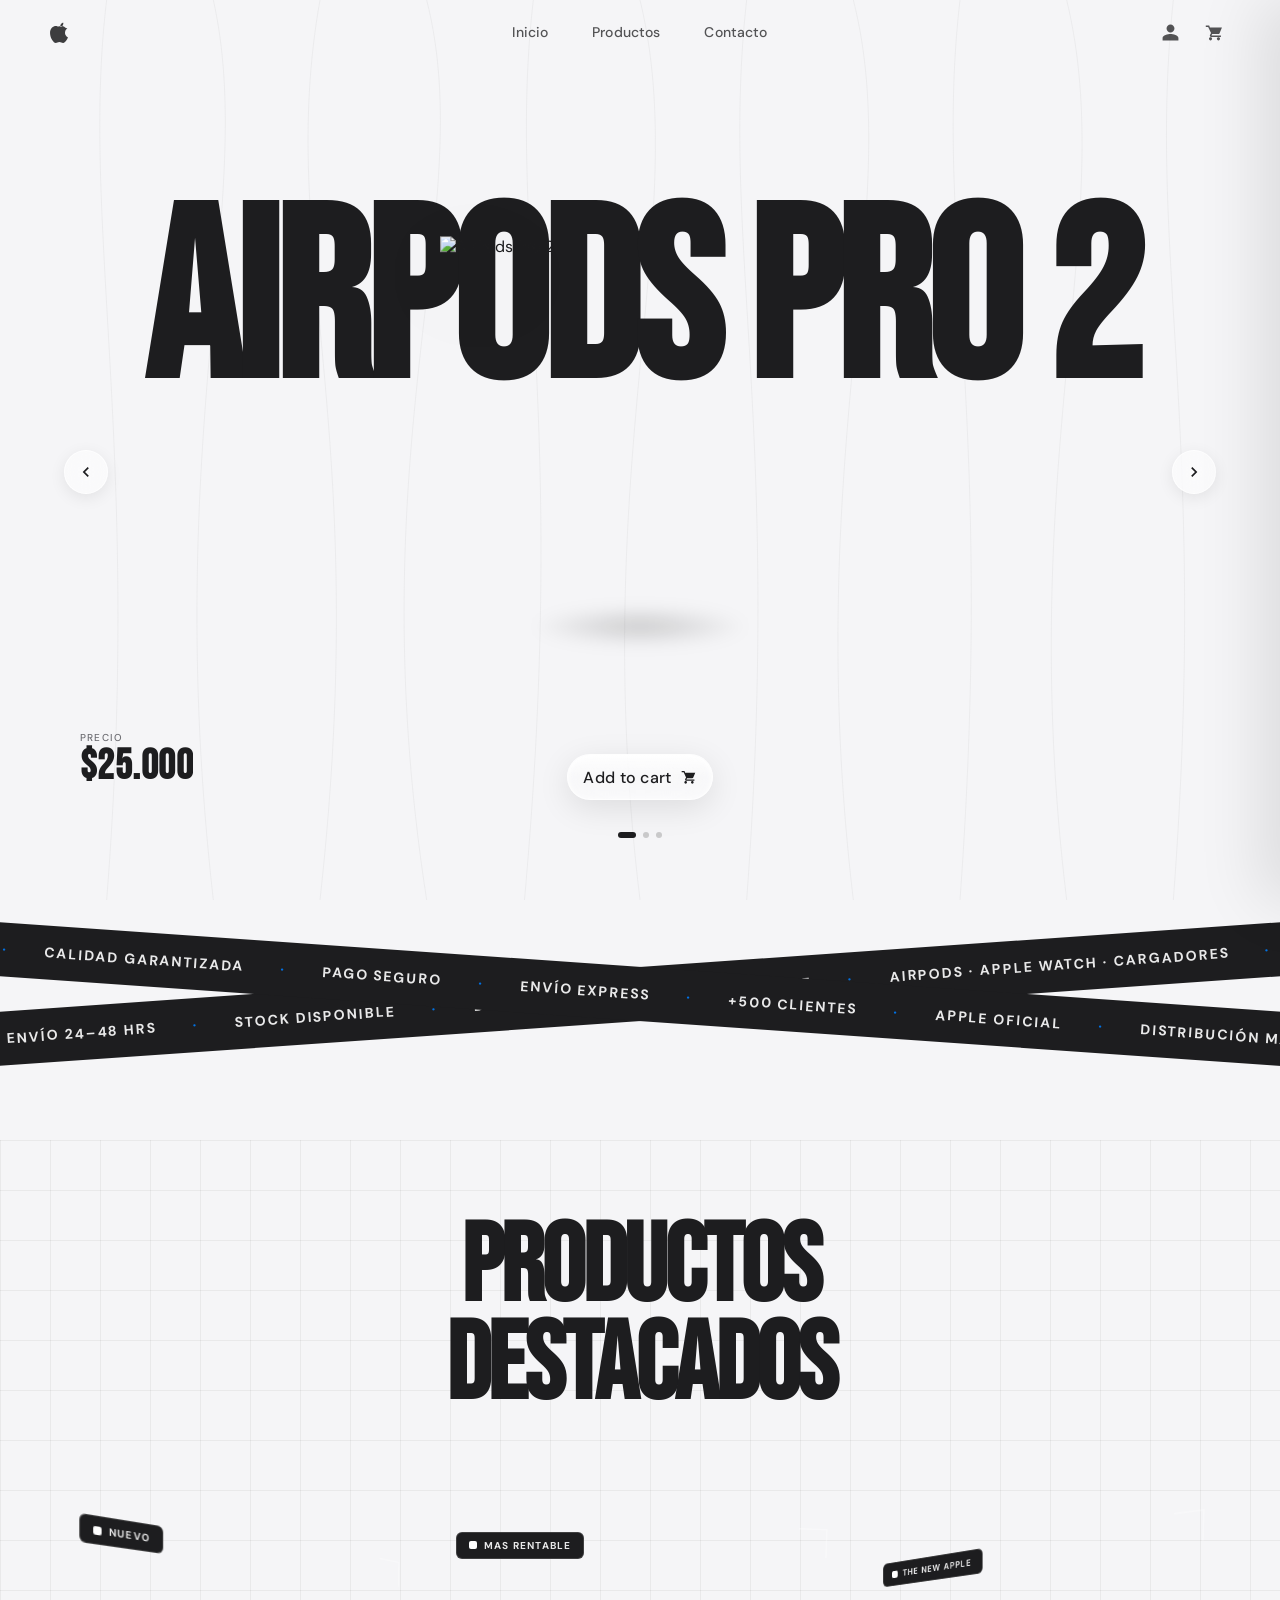
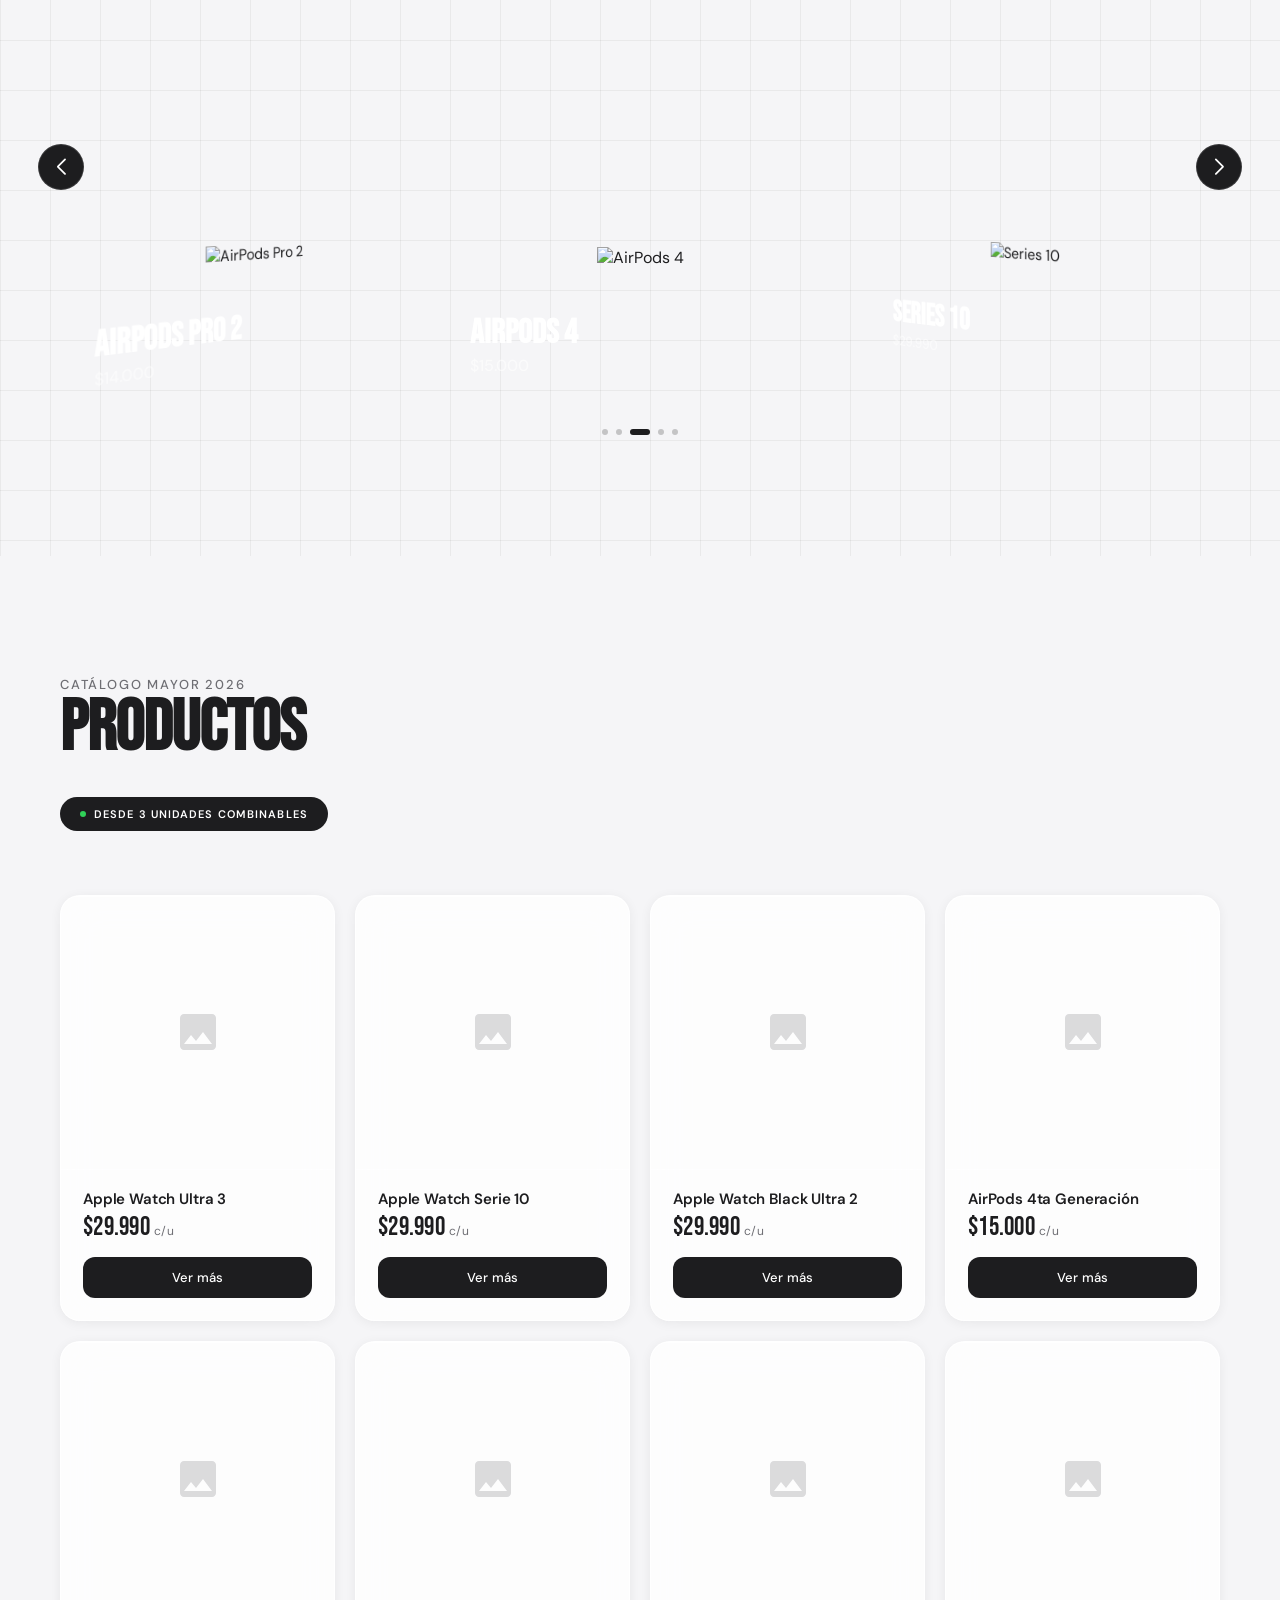
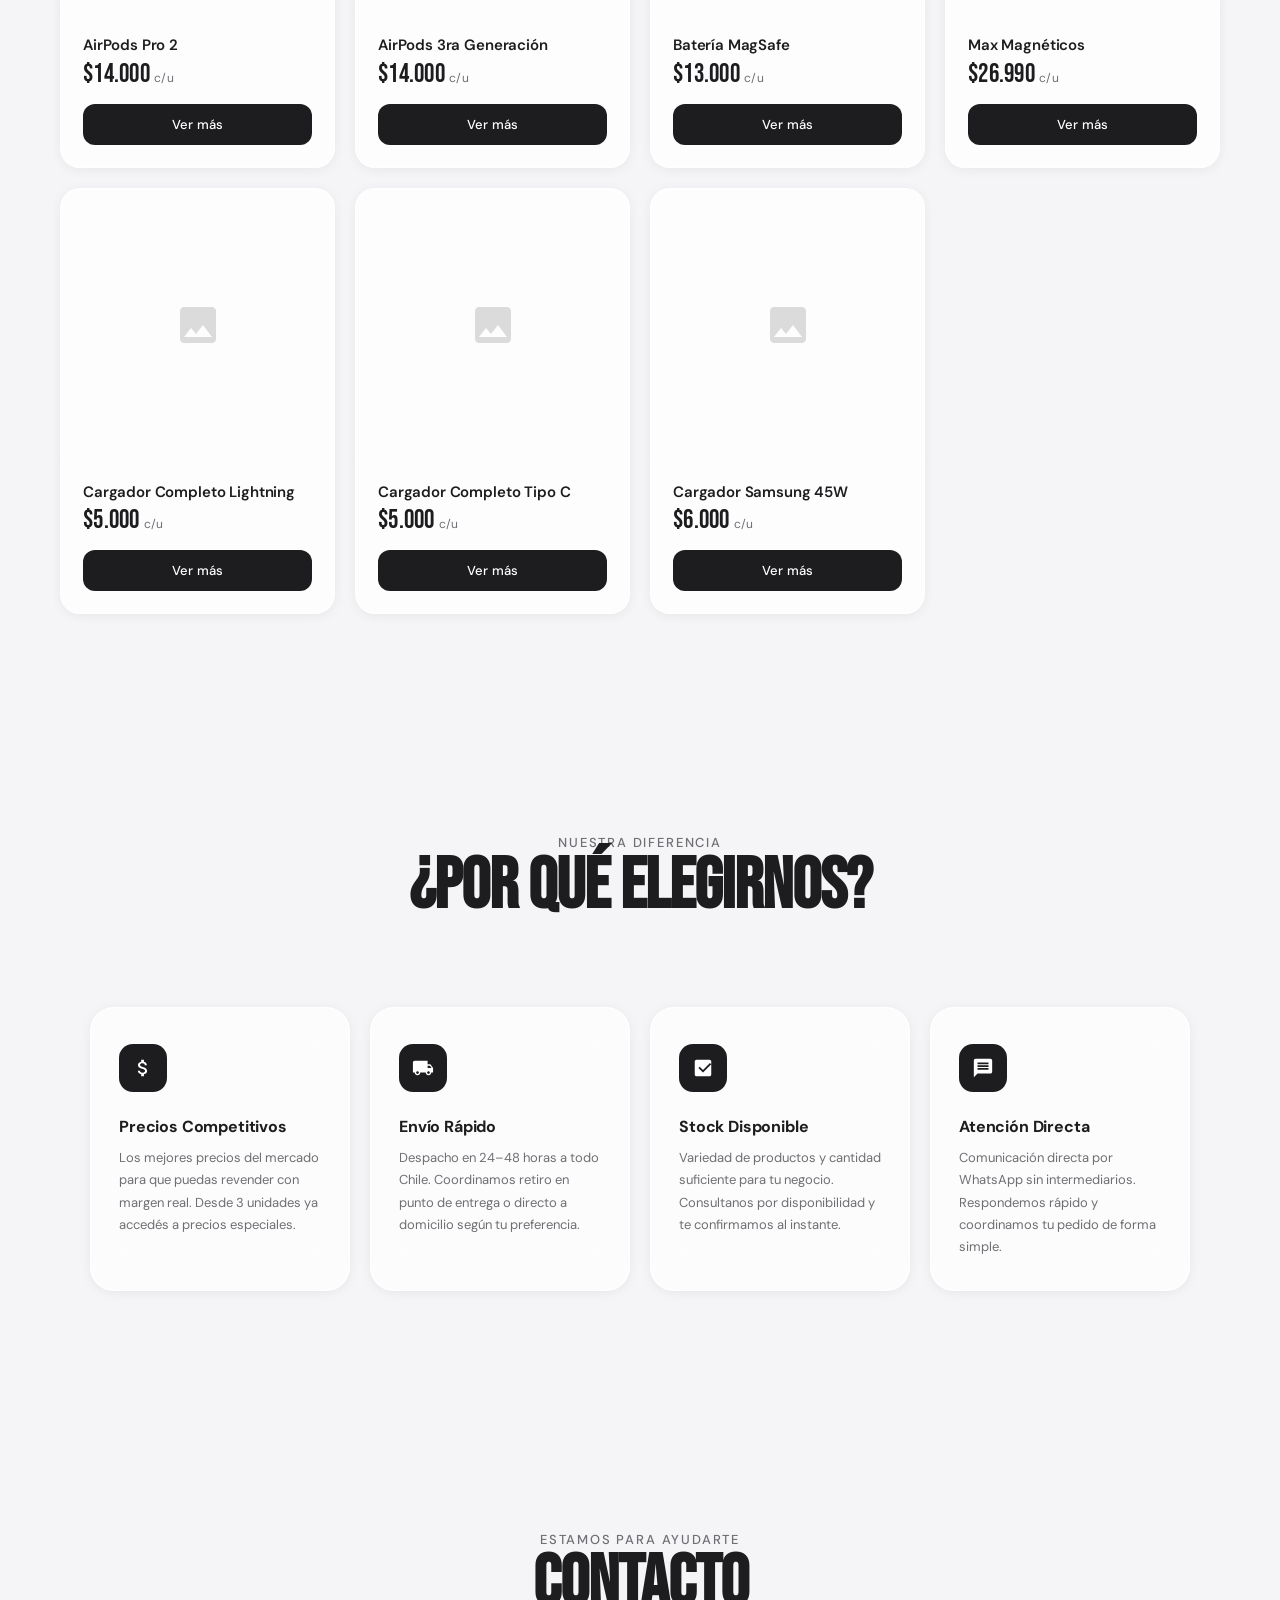
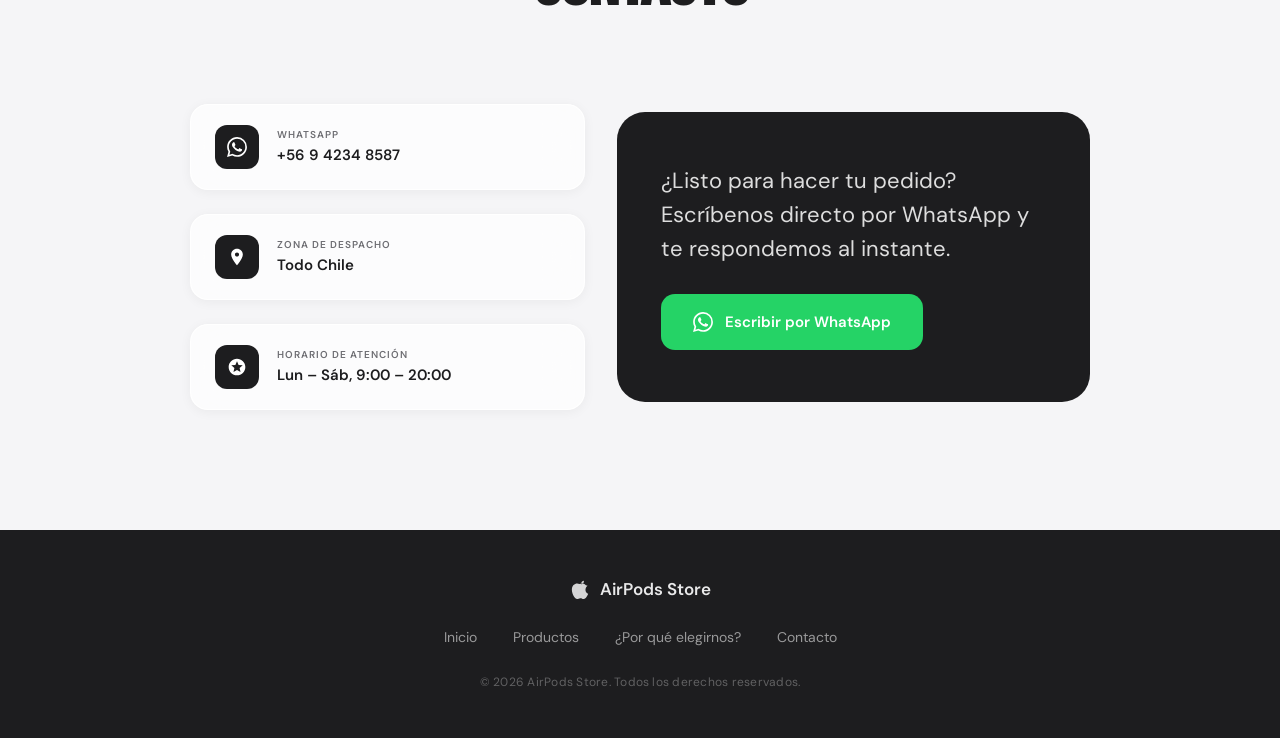
==== commit 7f4cee88: "Update index.html" ====
--- a/index.html
+++ b/index.html
@@ -186,7 +186,7 @@
   <div class="swiper csl-swiper">
     <div class="swiper-wrapper">
 
-      <div class="swiper-slide csl-slide" data-id="airpods-max" data-name="AirPods Max" data-price="26990" data-raw="26990" data-img-scale="0.75" data-desc="Accesorios magnéticos premium compatibles con MagSafe.">
+      <div class="swiper-slide csl-slide" data-id="max-magnéticos" data-name="AirPods Max" data-price="26990" data-raw="26990" data-img-scale="0.75" data-desc="Accesorios magnéticos premium compatibles con MagSafe.">
         <div class="csl-corner"><svg width="31" height="31" viewBox="0 0 31 31" fill="none"><g opacity="0.35"><mask id="m1" fill="white"><path d="M30.6 1L1.6 0L0.7 29L29.7 30L30.6 1Z"/></mask><path d="M30.6 1L30.65 -0.47L32.2 -0.42L32.15 1.09L30.6 1ZM30.55 2.55L1.6 1.59L1.7 -1.43L30.65 -0.47L30.55 2.55ZM28.17 29.98L29.13 0.99L32.15 1.09L31.19 30.08L28.17 29.98Z" fill="white" mask="url(#m1)"/></g></svg></div>
         <span class="csl-tag">Más vendido</span>
         <div class="csl-img"><img src="images/airpodsmax.png" alt="AirPods Max" loading="lazy"></div>
@@ -204,7 +204,7 @@
         <button class="csl-rect">Ver más</button>
       </div>
 
-      <div class="swiper-slide csl-slide" data-id="airpods-4ta-generacion" data-name="AirPods 4ta Generación" data-price="15000" data-raw="15000" data-img-scale="0.75" data-desc="Audio adaptativo de siguiente nivel con cancelación activa de ruido y hasta 30 horas de batería.">
+      <div class="swiper-slide csl-slide" data-id="airpods-4ta-generación" data-name="AirPods 4ta Generación" data-price="15000" data-raw="15000" data-img-scale="0.75" data-desc="Audio adaptativo de siguiente nivel con cancelación activa de ruido y hasta 30 horas de batería.">
         <div class="csl-corner"><svg width="31" height="31" viewBox="0 0 31 31" fill="none"><g opacity="0.35"><mask id="m3" fill="white"><path d="M30.6 1L1.6 0L0.7 29L29.7 30L30.6 1Z"/></mask><path d="M30.6 1L30.65 -0.47L32.2 -0.42L32.15 1.09L30.6 1ZM30.55 2.55L1.6 1.59L1.7 -1.43L30.65 -0.47L30.55 2.55ZM28.17 29.98L29.13 0.99L32.15 1.09L31.19 30.08L28.17 29.98Z" fill="white" mask="url(#m3)"/></g></svg></div>
         <span class="csl-tag">Mas Rentable</span>
         <div class="csl-img"><img src="images/airpods-4ta-generacion-v2.png" alt="AirPods 4" loading="lazy"></div>
@@ -262,7 +262,7 @@
       <div class="card-info"><p class="card-name">Apple Watch Black Ultra 2</p><p class="card-price">$29.990 <span class="card-unit">c/u</span></p><button class="card-btn">Ver más</button></div>
     </div>
 
-    <div class="product-card" data-id="airpods-4ta-generacion" data-name="AirPods 4ta Generación" data-price="15000" data-raw="15000" data-img-scale="0.75" data-desc="Diseño completamente rediseñado, audio adaptable y cancelación activa de ruido. La mejor experiencia sin cables.">
+    <div class="product-card" data-id="airpods-4ta-generación" data-name="AirPods 4ta Generación" data-price="15000" data-raw="15000" data-img-scale="0.75" data-desc="Diseño completamente rediseñado, audio adaptable y cancelación activa de ruido. La mejor experiencia sin cables.">
       <div class="card-img-wrap"><img src="images/airpods-4gen.png" alt="AirPods 4ta Generación" loading="lazy" onerror="this.style.display='none';this.nextElementSibling.style.display='block'"><svg class="card-img-placeholder" style="display:none" viewBox="0 0 24 24" fill="currentColor"><path d="M21 19V5c0-1.1-.9-2-2-2H5c-1.1 0-2 .9-2 2v14c0 1.1.9 2 2 2h14c1.1 0 2-.9 2-2zM8.5 13.5l2.5 3.01L14.5 12l4.5 6H5l3.5-4.5z"/></svg></div>
       <div class="card-info"><p class="card-name">AirPods 4ta Generación</p><p class="card-price">$15.000 <span class="card-unit">c/u</span></p><button class="card-btn">Ver más</button></div>
     </div>
@@ -272,7 +272,7 @@
       <div class="card-info"><p class="card-name">AirPods Pro 2</p><p class="card-price">$14.000 <span class="card-unit">c/u</span></p><button class="card-btn">Ver más</button></div>
     </div>
 
-    <div class="product-card" data-id="airpods-3ra-generacion" data-name="AirPods 3ra Generación" data-price="14000" data-raw="14000" data-img-scale="0.75" data-desc="Audio espacial, audio adaptativo y resistencia al agua IPX4. Diseño rediseñado y cómodo para uso diario.">
+    <div class="product-card" data-id="airpods-3" data-name="AirPods 3ra Generación" data-price="14000" data-raw="14000" data-img-scale="0.75" data-desc="Audio espacial, audio adaptativo y resistencia al agua IPX4. Diseño rediseñado y cómodo para uso diario.">
       <div class="card-img-wrap"><img src="images/airpods-3gen.png" alt="AirPods 3ra Generación" loading="lazy" onerror="this.style.display='none';this.nextElementSibling.style.display='block'"><svg class="card-img-placeholder" style="display:none" viewBox="0 0 24 24" fill="currentColor"><path d="M21 19V5c0-1.1-.9-2-2-2H5c-1.1 0-2 .9-2 2v14c0 1.1.9 2 2 2h14c1.1 0 2-.9 2-2zM8.5 13.5l2.5 3.01L14.5 12l4.5 6H5l3.5-4.5z"/></svg></div>
       <div class="card-info"><p class="card-name">AirPods 3ra Generación</p><p class="card-price">$14.000 <span class="card-unit">c/u</span></p><button class="card-btn">Ver más</button></div>
     </div>
@@ -282,17 +282,17 @@
       <div class="card-info"><p class="card-name">Batería MagSafe</p><p class="card-price">$13.000 <span class="card-unit">c/u</span></p><button class="card-btn">Ver más</button></div>
     </div>
 
-    <div class="product-card" data-id="max-magneticos" data-name="Max Magnéticos" data-price="26990" data-raw="26990" data-img-scale="0.75" data-desc="Accesorios magnéticos premium compatibles con MagSafe. Fijación perfecta y carga inalámbrica optimizada.">
+    <div class="product-card" data-id="max-magnéticos" data-name="Max Magnéticos" data-price="26990" data-raw="26990" data-img-scale="0.75" data-desc="Accesorios magnéticos premium compatibles con MagSafe. Fijación perfecta y carga inalámbrica optimizada.">
       <div class="card-img-wrap"><img src="images/max-magneticos.png" alt="Max Magnéticos" loading="lazy" onerror="this.style.display='none';this.nextElementSibling.style.display='block'"><svg class="card-img-placeholder" style="display:none" viewBox="0 0 24 24" fill="currentColor"><path d="M21 19V5c0-1.1-.9-2-2-2H5c-1.1 0-2 .9-2 2v14c0 1.1.9 2 2 2h14c1.1 0 2-.9 2-2zM8.5 13.5l2.5 3.01L14.5 12l4.5 6H5l3.5-4.5z"/></svg></div>
       <div class="card-info"><p class="card-name">Max Magnéticos</p><p class="card-price">$26.990 <span class="card-unit">c/u</span></p><button class="card-btn">Ver más</button></div>
     </div>
 
-    <div class="product-card" data-id="cargador-lightning-completo" data-name="Cargador Lightning Completo" data-price="5000" data-raw="5000" data-img-scale="0.75" data-desc="Cargador completo con cable Lightning y adaptador de corriente. Compatible con iPhone, iPad y AirPods.">
+    <div class="product-card" data-id="cargador-lightning" data-name="Cargador Lightning Completo" data-price="5000" data-raw="5000" data-img-scale="0.75" data-desc="Cargador completo con cable Lightning y adaptador de corriente. Compatible con iPhone, iPad y AirPods.">
       <div class="card-img-wrap"><img src="images/cargador-lightning.png" alt="Cargador Lightning" loading="lazy" onerror="this.style.display='none';this.nextElementSibling.style.display='block'"><svg class="card-img-placeholder" style="display:none" viewBox="0 0 24 24" fill="currentColor"><path d="M21 19V5c0-1.1-.9-2-2-2H5c-1.1 0-2 .9-2 2v14c0 1.1.9 2 2 2h14c1.1 0 2-.9 2-2zM8.5 13.5l2.5 3.01L14.5 12l4.5 6H5l3.5-4.5z"/></svg></div>
       <div class="card-info"><p class="card-name">Cargador Completo Lightning</p><p class="card-price">$5.000 <span class="card-unit">c/u</span></p><button class="card-btn">Ver más</button></div>
     </div>
 
-    <div class="product-card" data-id="cargador-tipo-c-completo" data-name="Cargador Tipo C Completo" data-price="5000" data-raw="5000" data-img-scale="0.75" data-desc="Cargador completo con cable USB-C. Compatible con iPhone 15 en adelante, iPad Pro y MacBook. Carga rápida.">
+    <div class="product-card" data-id="cargador-tipo-c" data-name="Cargador Tipo C Completo" data-price="5000" data-raw="5000" data-img-scale="0.75" data-desc="Cargador completo con cable USB-C. Compatible con iPhone 15 en adelante, iPad Pro y MacBook. Carga rápida.">
       <div class="card-img-wrap"><img src="images/cargador-tipo-c.png" alt="Cargador Tipo C" loading="lazy" onerror="this.style.display='none';this.nextElementSibling.style.display='block'"><svg class="card-img-placeholder" style="display:none" viewBox="0 0 24 24" fill="currentColor"><path d="M21 19V5c0-1.1-.9-2-2-2H5c-1.1 0-2 .9-2 2v14c0 1.1.9 2 2 2h14c1.1 0 2-.9 2-2zM8.5 13.5l2.5 3.01L14.5 12l4.5 6H5l3.5-4.5z"/></svg></div>
       <div class="card-info"><p class="card-name">Cargador Completo Tipo C</p><p class="card-price">$5.000 <span class="card-unit">c/u</span></p><button class="card-btn">Ver más</button></div>
     </div>
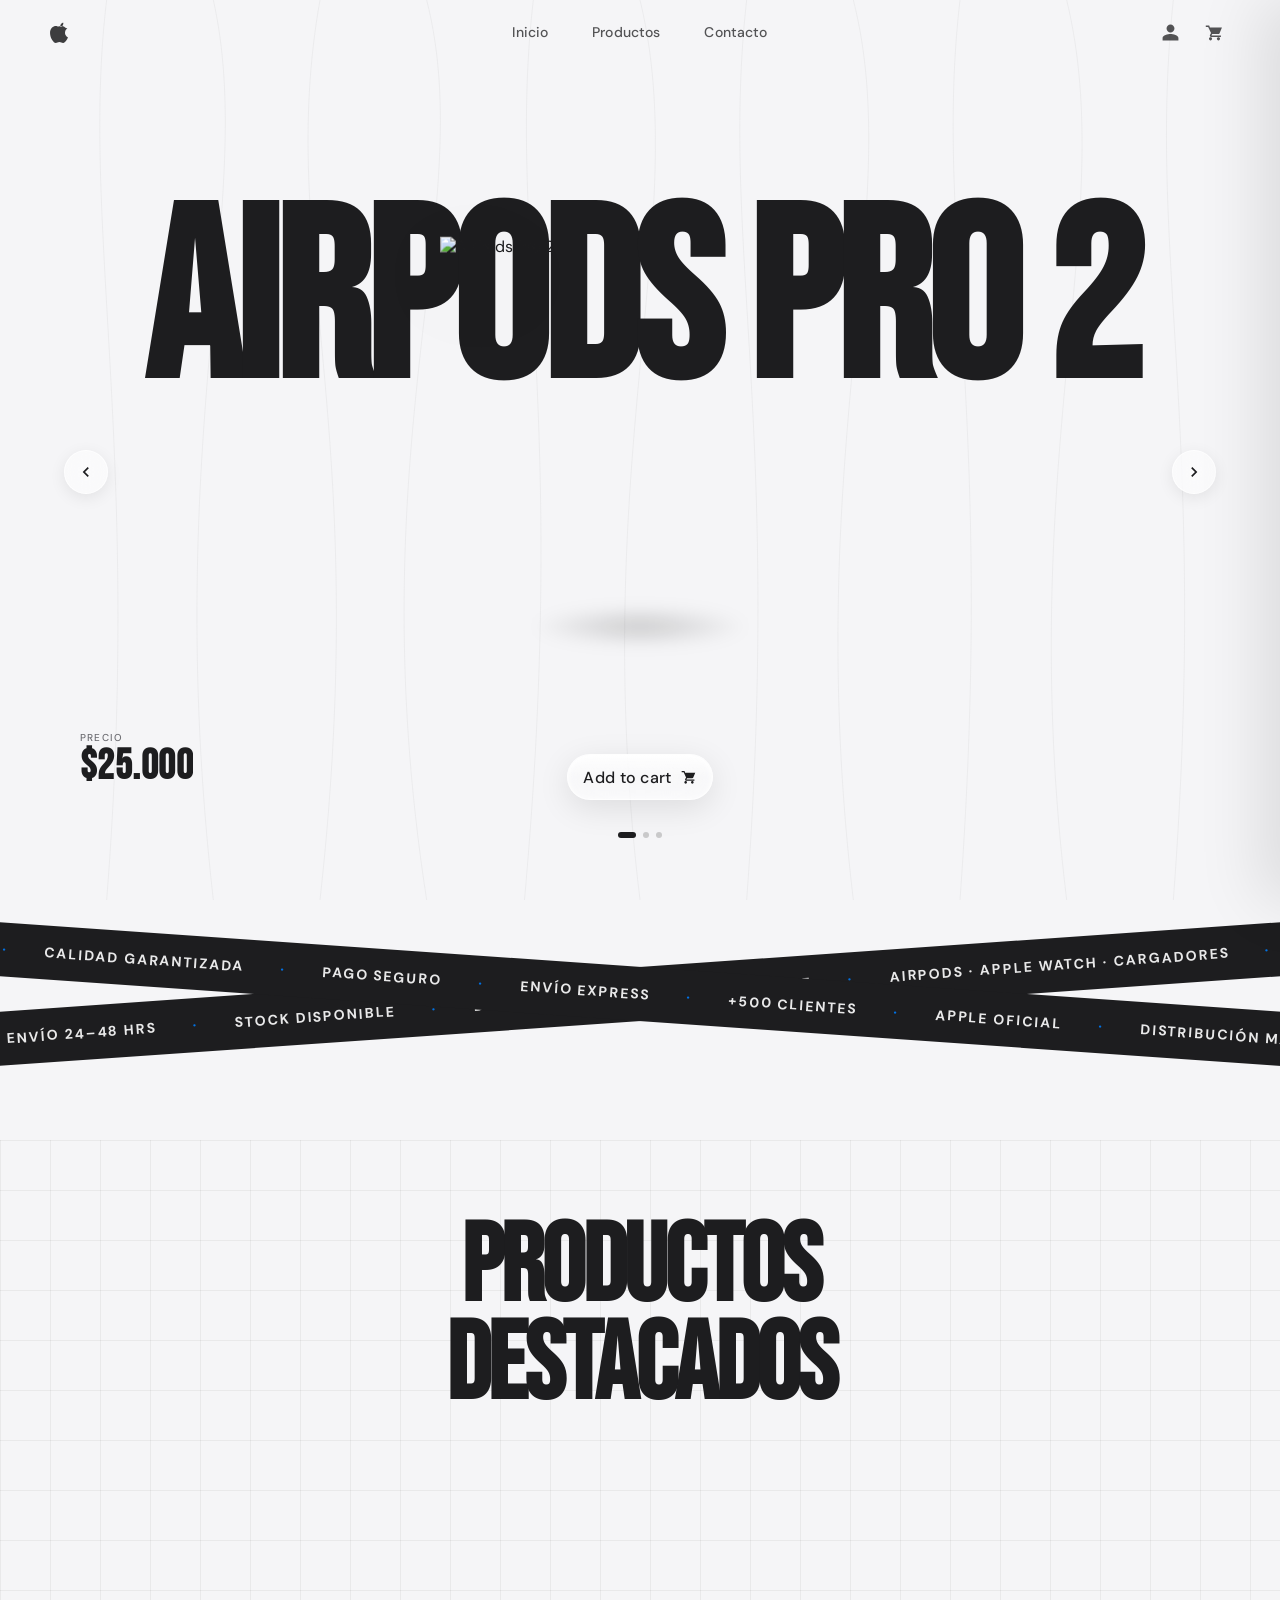
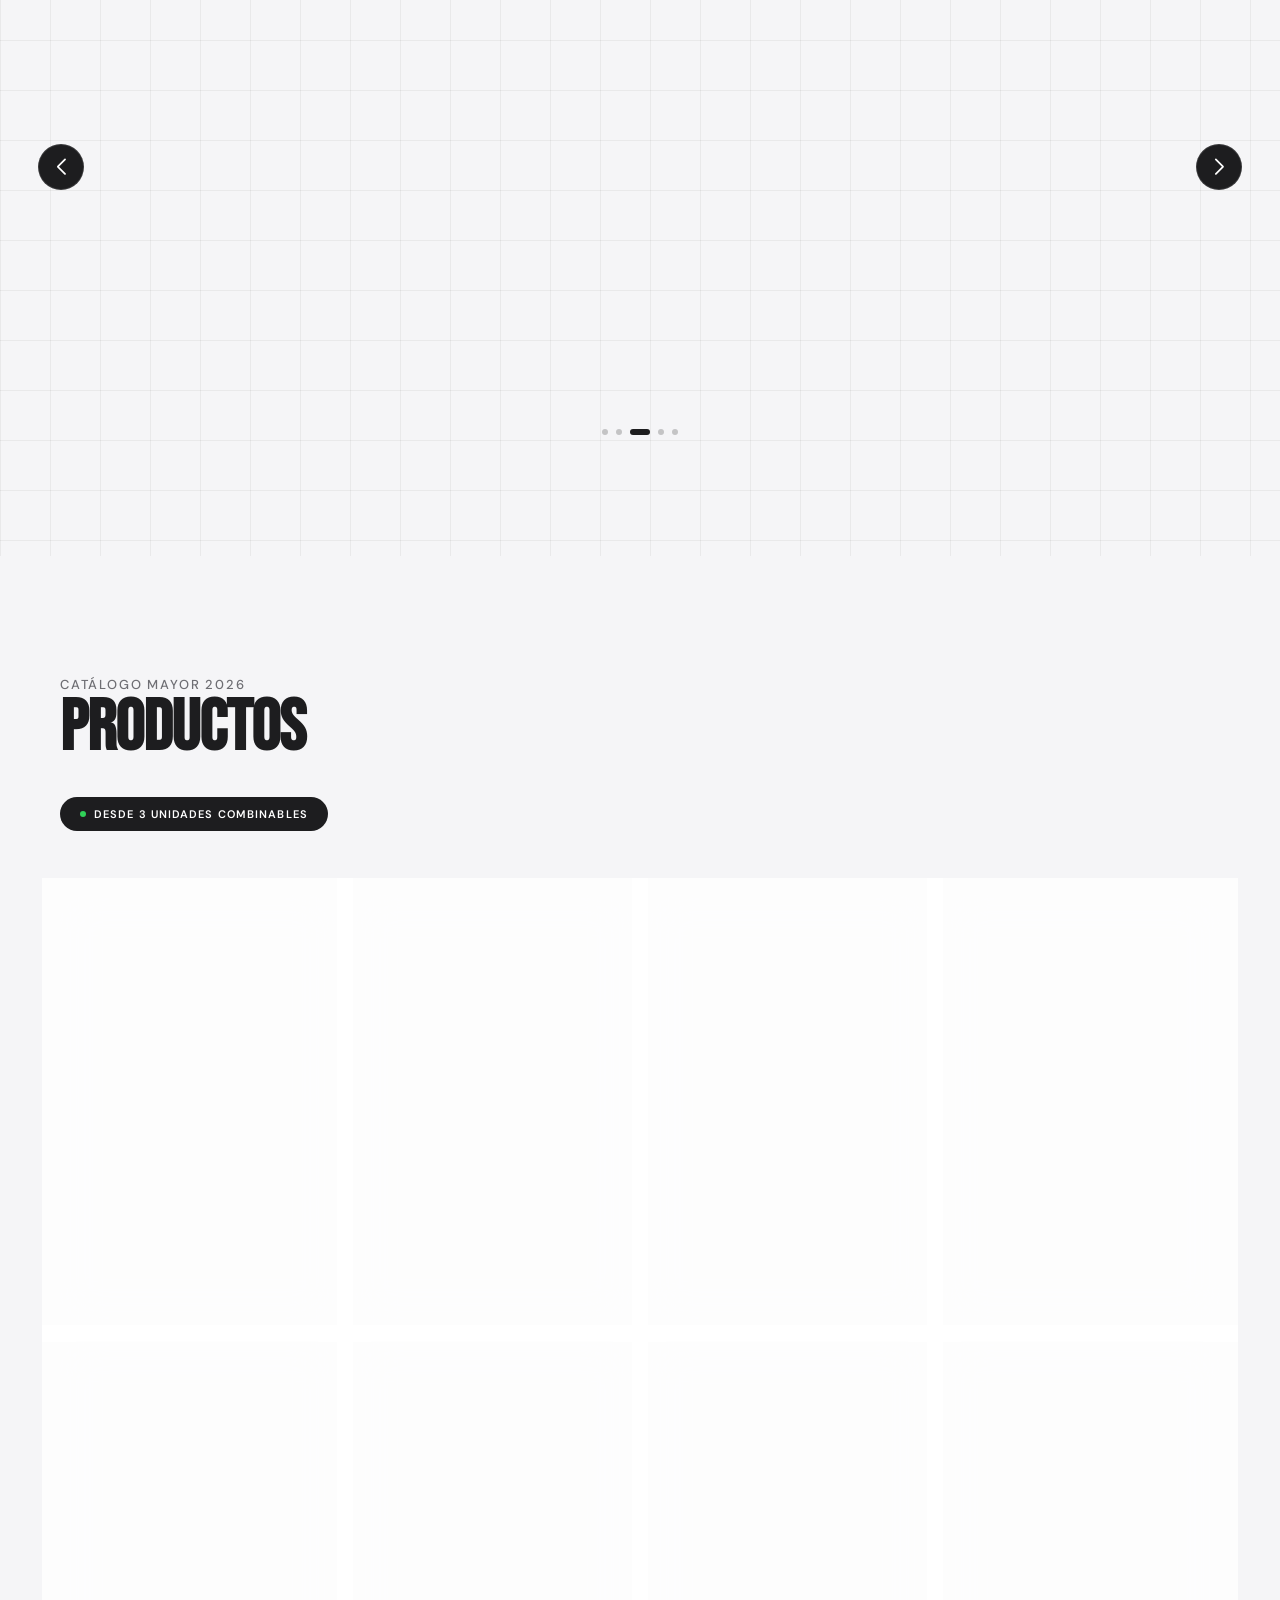
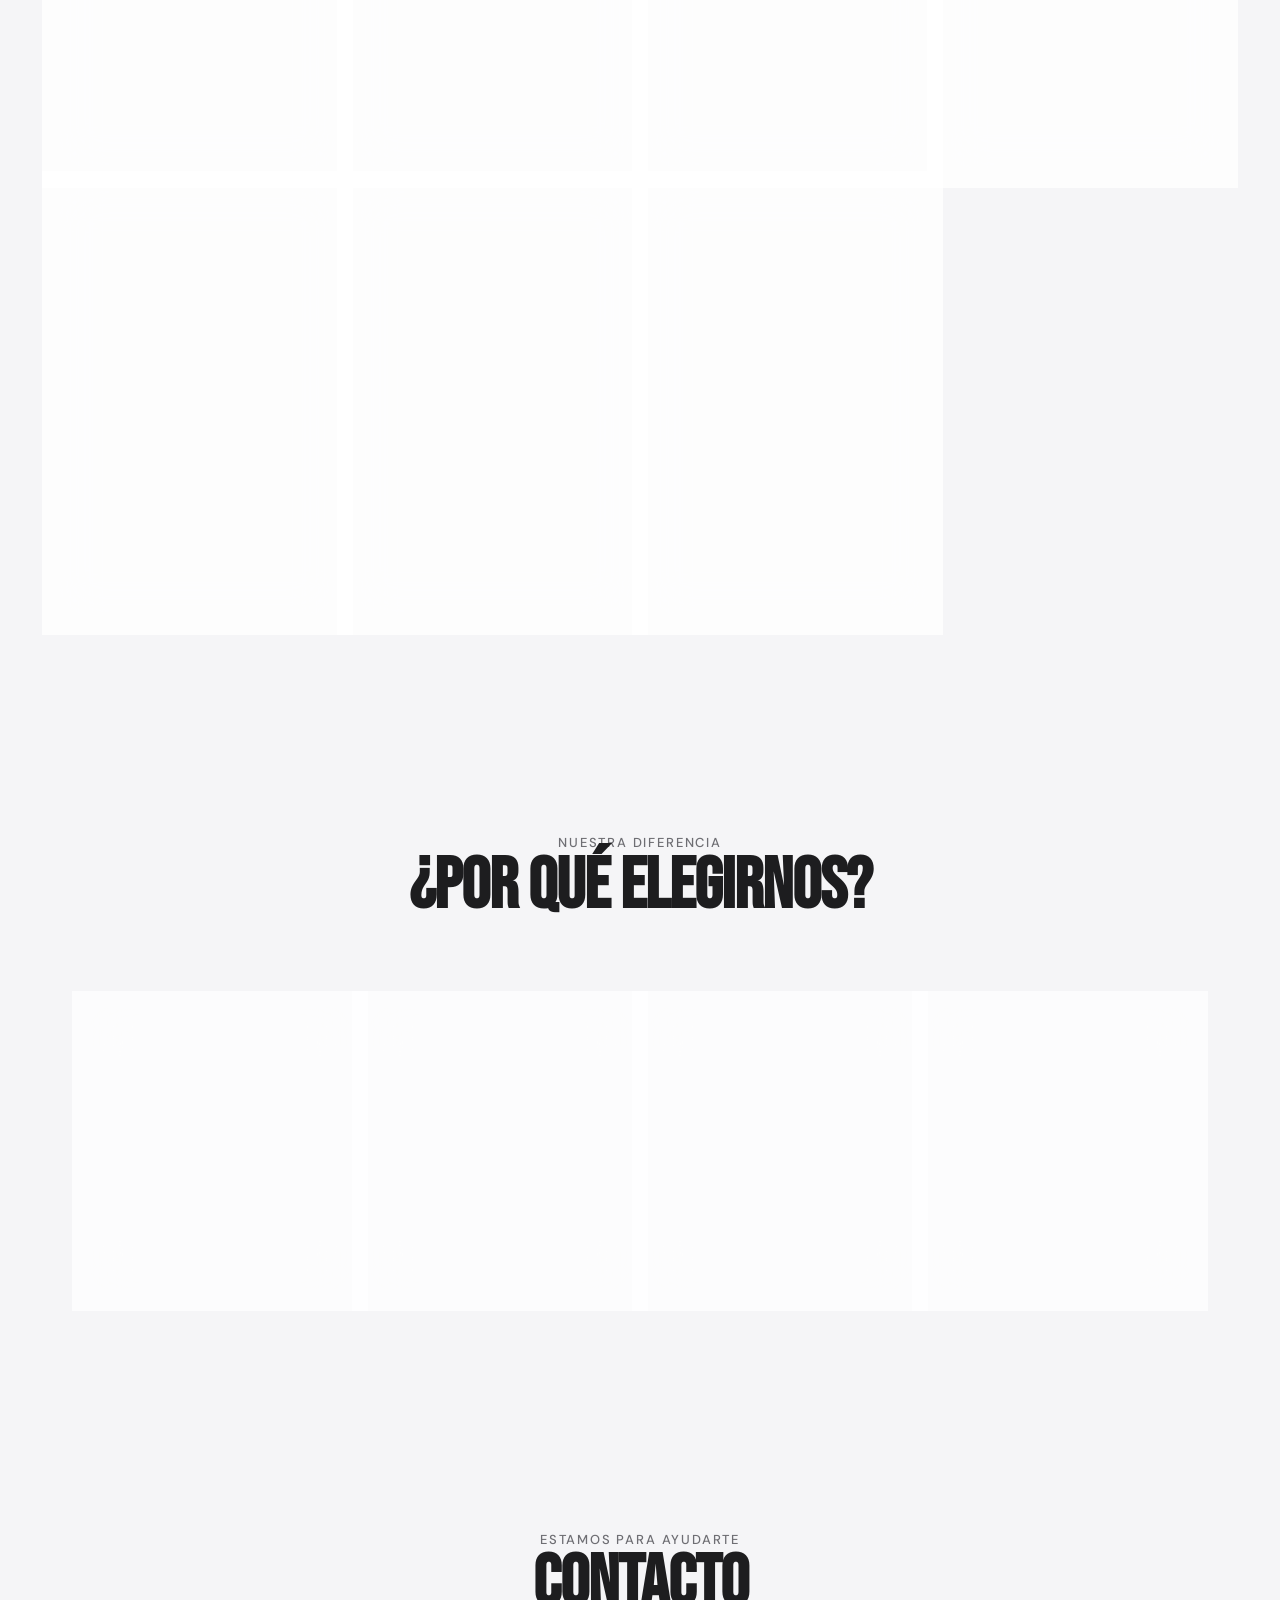
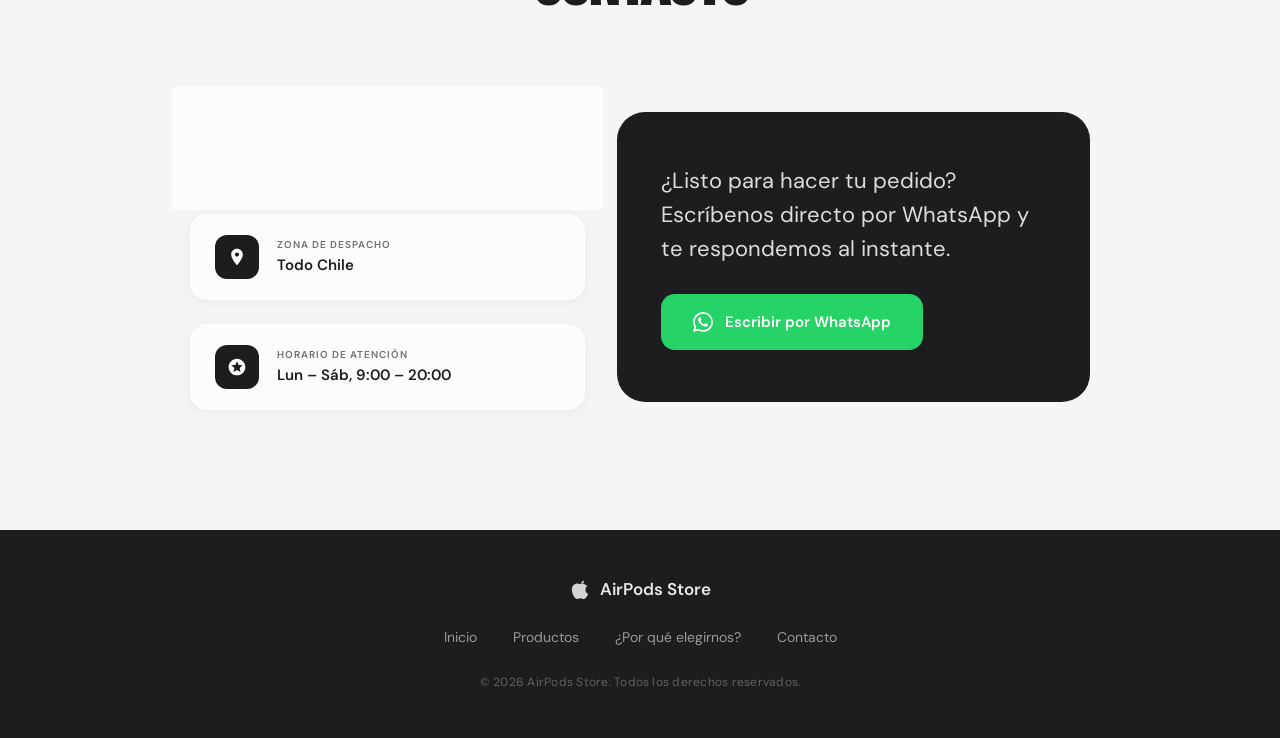
==== commit 9d64b9d9: "Update index.html" ====
--- a/index.html
+++ b/index.html
@@ -186,7 +186,7 @@
   <div class="swiper csl-swiper">
     <div class="swiper-wrapper">
 
-      <div class="swiper-slide csl-slide" data-id="max-magnéticos" data-name="AirPods Max" data-price="26990" data-raw="26990" data-img-scale="0.75" data-desc="Accesorios magnéticos premium compatibles con MagSafe.">
+      <div class="swiper-slide csl-slide" data-id="airpods-max" data-name="AirPods Max" data-price="26990" data-raw="26990" data-img-scale="0.75" data-desc="Accesorios magnéticos premium compatibles con MagSafe.">
         <div class="csl-corner"><svg width="31" height="31" viewBox="0 0 31 31" fill="none"><g opacity="0.35"><mask id="m1" fill="white"><path d="M30.6 1L1.6 0L0.7 29L29.7 30L30.6 1Z"/></mask><path d="M30.6 1L30.65 -0.47L32.2 -0.42L32.15 1.09L30.6 1ZM30.55 2.55L1.6 1.59L1.7 -1.43L30.65 -0.47L30.55 2.55ZM28.17 29.98L29.13 0.99L32.15 1.09L31.19 30.08L28.17 29.98Z" fill="white" mask="url(#m1)"/></g></svg></div>
         <span class="csl-tag">Más vendido</span>
         <div class="csl-img"><img src="images/airpodsmax.png" alt="AirPods Max" loading="lazy"></div>
@@ -204,7 +204,7 @@
         <button class="csl-rect">Ver más</button>
       </div>
 
-      <div class="swiper-slide csl-slide" data-id="airpods-4ta-generación" data-name="AirPods 4ta Generación" data-price="15000" data-raw="15000" data-img-scale="0.75" data-desc="Audio adaptativo de siguiente nivel con cancelación activa de ruido y hasta 30 horas de batería.">
+      <div class="swiper-slide csl-slide" data-id="airpods-4" data-name="AirPods 4ta Generación" data-price="15000" data-raw="15000" data-img-scale="0.75" data-desc="Audio adaptativo de siguiente nivel con cancelación activa de ruido y hasta 30 horas de batería.">
         <div class="csl-corner"><svg width="31" height="31" viewBox="0 0 31 31" fill="none"><g opacity="0.35"><mask id="m3" fill="white"><path d="M30.6 1L1.6 0L0.7 29L29.7 30L30.6 1Z"/></mask><path d="M30.6 1L30.65 -0.47L32.2 -0.42L32.15 1.09L30.6 1ZM30.55 2.55L1.6 1.59L1.7 -1.43L30.65 -0.47L30.55 2.55ZM28.17 29.98L29.13 0.99L32.15 1.09L31.19 30.08L28.17 29.98Z" fill="white" mask="url(#m3)"/></g></svg></div>
         <span class="csl-tag">Mas Rentable</span>
         <div class="csl-img"><img src="images/airpods-4ta-generacion-v2.png" alt="AirPods 4" loading="lazy"></div>
@@ -262,7 +262,7 @@
       <div class="card-info"><p class="card-name">Apple Watch Black Ultra 2</p><p class="card-price">$29.990 <span class="card-unit">c/u</span></p><button class="card-btn">Ver más</button></div>
     </div>
 
-    <div class="product-card" data-id="airpods-4ta-generación" data-name="AirPods 4ta Generación" data-price="15000" data-raw="15000" data-img-scale="0.75" data-desc="Diseño completamente rediseñado, audio adaptable y cancelación activa de ruido. La mejor experiencia sin cables.">
+    <div class="product-card" data-id="airpods-4" data-name="AirPods 4ta Generación" data-price="15000" data-raw="15000" data-img-scale="0.75" data-desc="Diseño completamente rediseñado, audio adaptable y cancelación activa de ruido. La mejor experiencia sin cables.">
       <div class="card-img-wrap"><img src="images/airpods-4gen.png" alt="AirPods 4ta Generación" loading="lazy" onerror="this.style.display='none';this.nextElementSibling.style.display='block'"><svg class="card-img-placeholder" style="display:none" viewBox="0 0 24 24" fill="currentColor"><path d="M21 19V5c0-1.1-.9-2-2-2H5c-1.1 0-2 .9-2 2v14c0 1.1.9 2 2 2h14c1.1 0 2-.9 2-2zM8.5 13.5l2.5 3.01L14.5 12l4.5 6H5l3.5-4.5z"/></svg></div>
       <div class="card-info"><p class="card-name">AirPods 4ta Generación</p><p class="card-price">$15.000 <span class="card-unit">c/u</span></p><button class="card-btn">Ver más</button></div>
     </div>
@@ -282,7 +282,7 @@
       <div class="card-info"><p class="card-name">Batería MagSafe</p><p class="card-price">$13.000 <span class="card-unit">c/u</span></p><button class="card-btn">Ver más</button></div>
     </div>
 
-    <div class="product-card" data-id="max-magnéticos" data-name="Max Magnéticos" data-price="26990" data-raw="26990" data-img-scale="0.75" data-desc="Accesorios magnéticos premium compatibles con MagSafe. Fijación perfecta y carga inalámbrica optimizada.">
+    <div class="product-card" data-id="airpods-max" data-name="Max Magnéticos" data-price="26990" data-raw="26990" data-img-scale="0.75" data-desc="Accesorios magnéticos premium compatibles con MagSafe. Fijación perfecta y carga inalámbrica optimizada.">
       <div class="card-img-wrap"><img src="images/max-magneticos.png" alt="Max Magnéticos" loading="lazy" onerror="this.style.display='none';this.nextElementSibling.style.display='block'"><svg class="card-img-placeholder" style="display:none" viewBox="0 0 24 24" fill="currentColor"><path d="M21 19V5c0-1.1-.9-2-2-2H5c-1.1 0-2 .9-2 2v14c0 1.1.9 2 2 2h14c1.1 0 2-.9 2-2zM8.5 13.5l2.5 3.01L14.5 12l4.5 6H5l3.5-4.5z"/></svg></div>
       <div class="card-info"><p class="card-name">Max Magnéticos</p><p class="card-price">$26.990 <span class="card-unit">c/u</span></p><button class="card-btn">Ver más</button></div>
     </div>
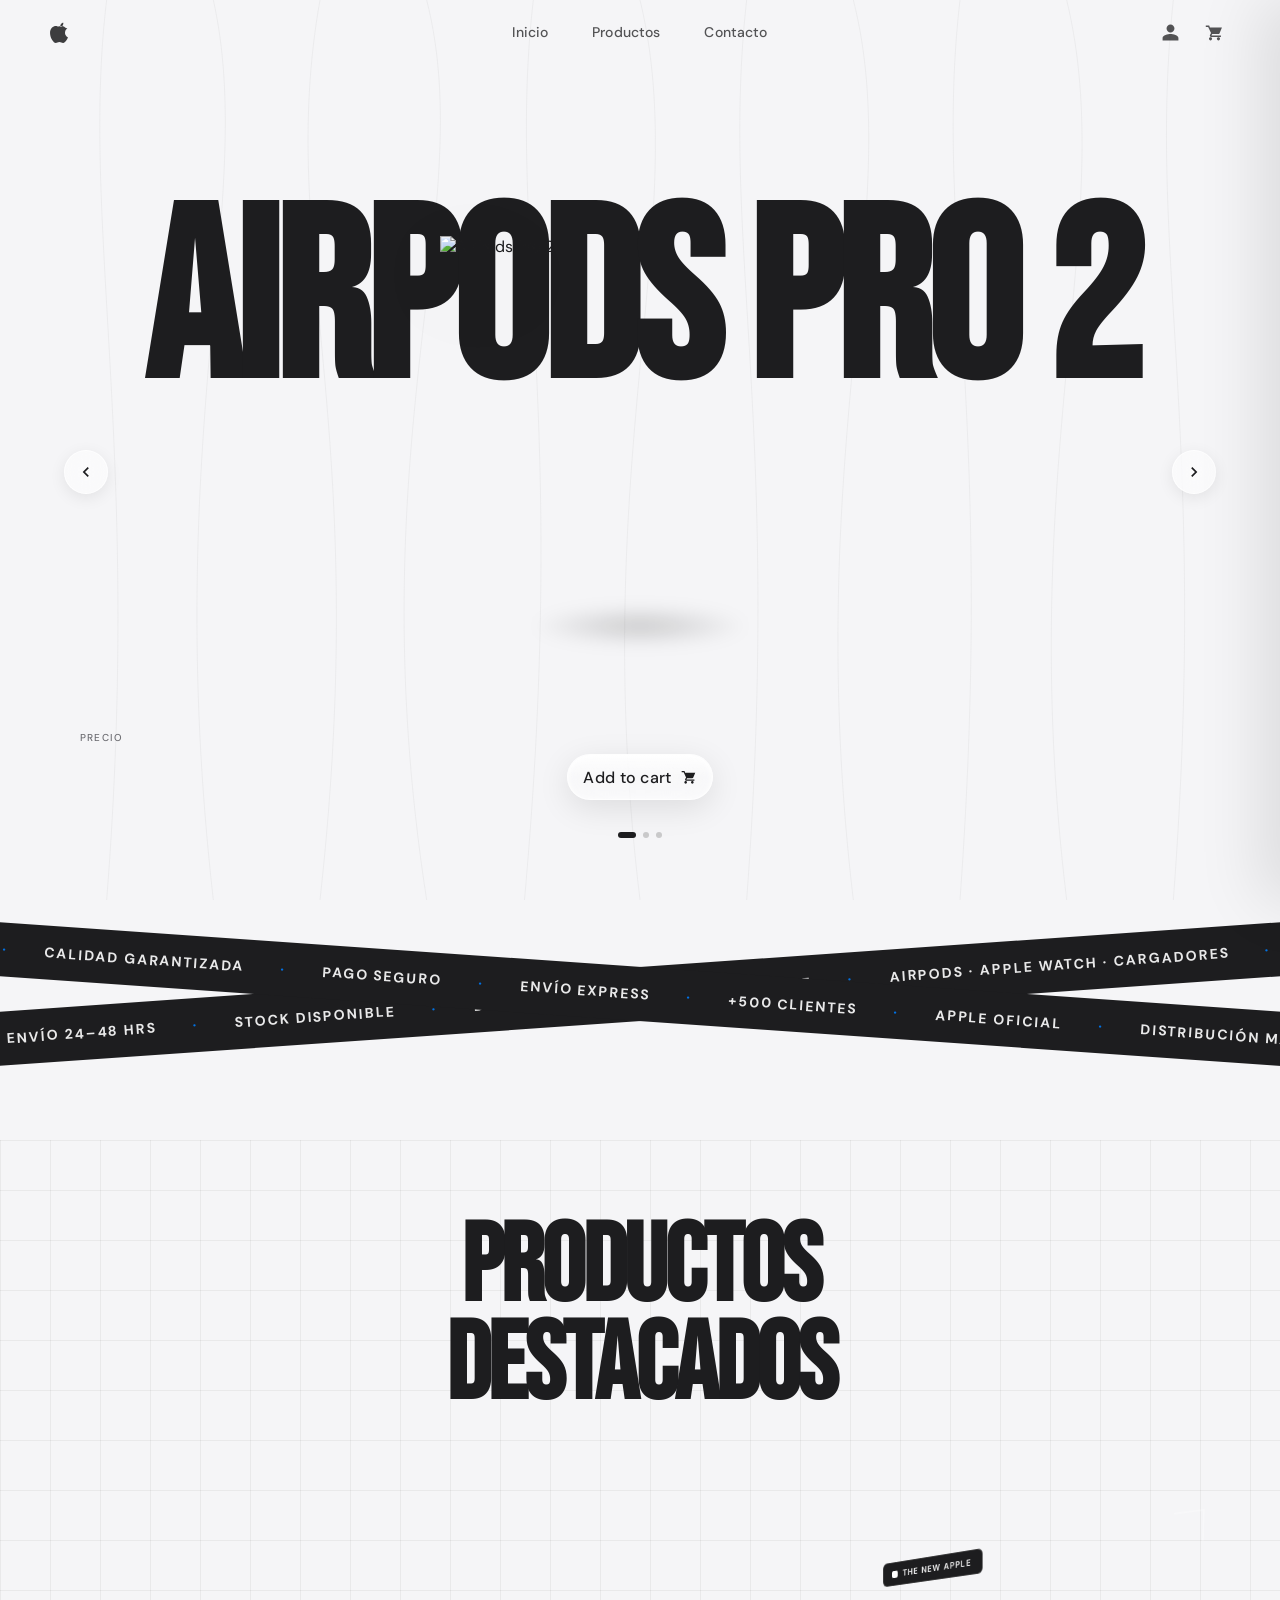
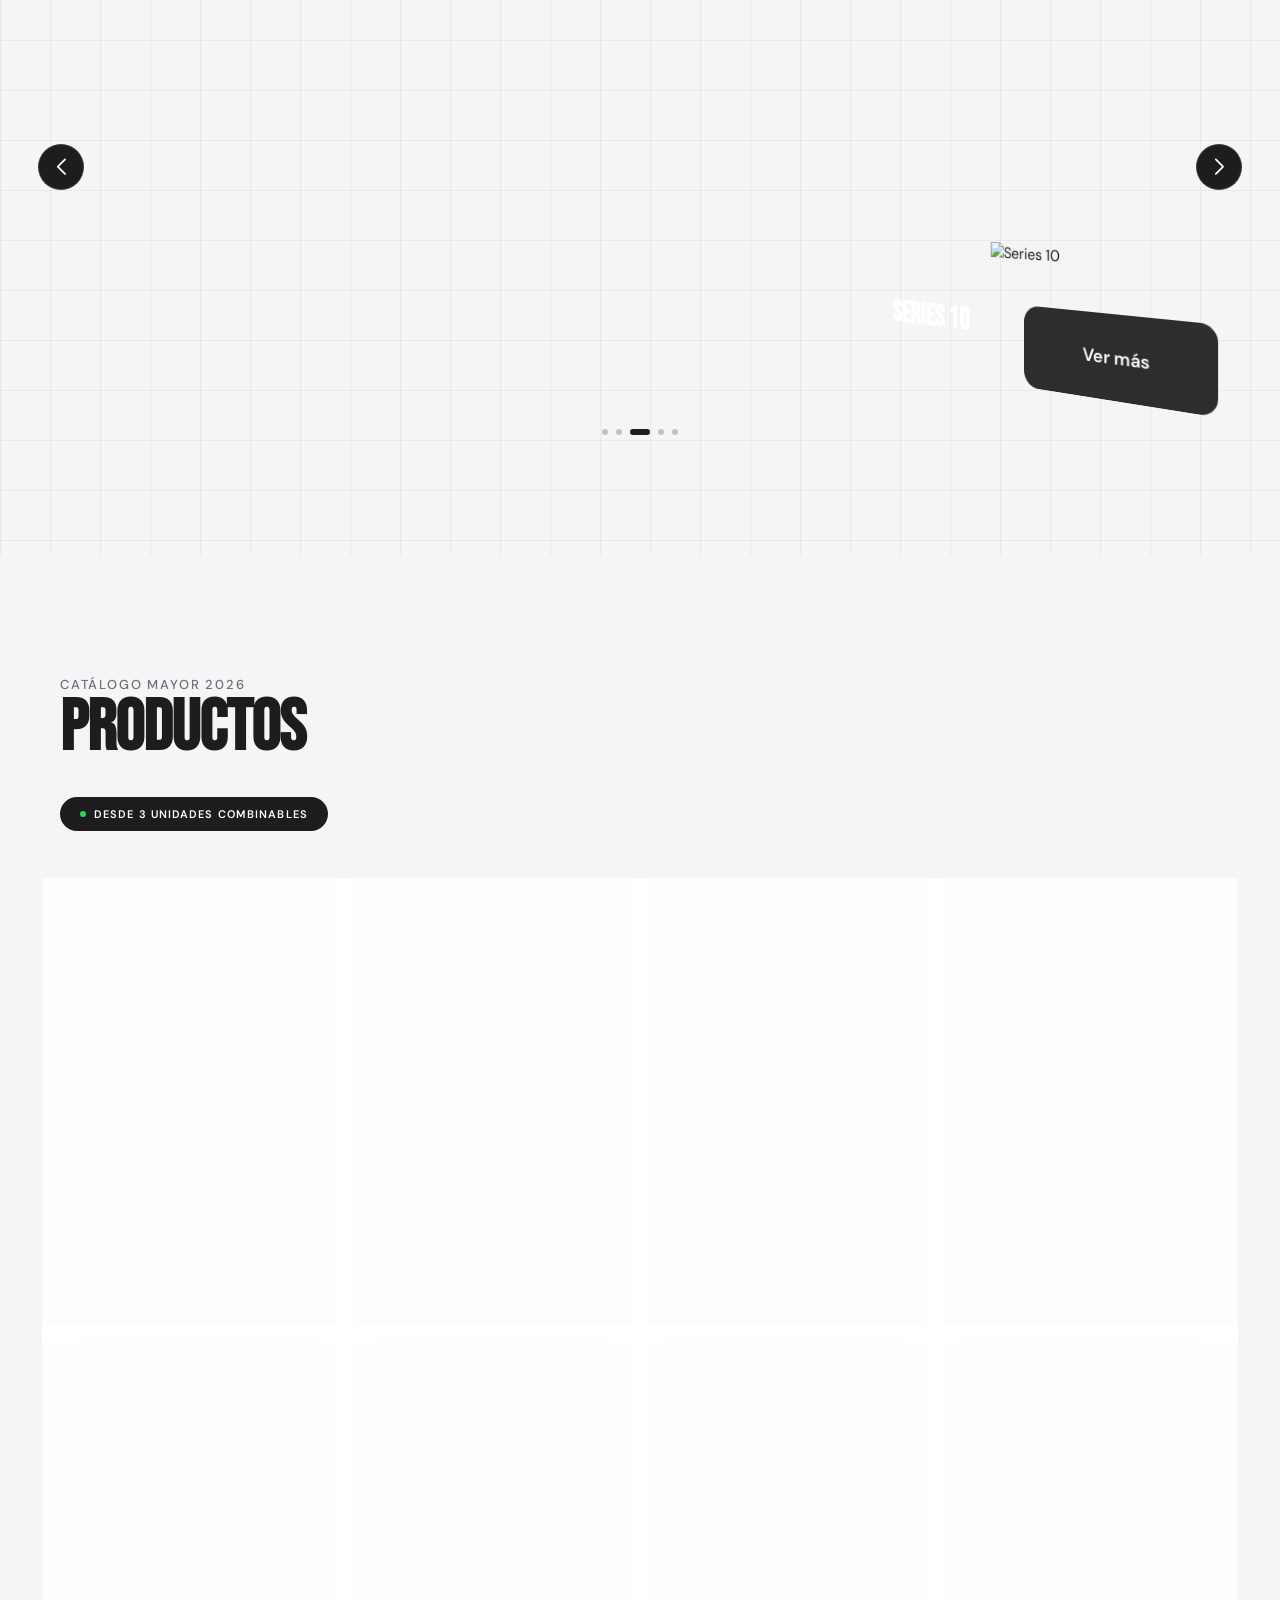
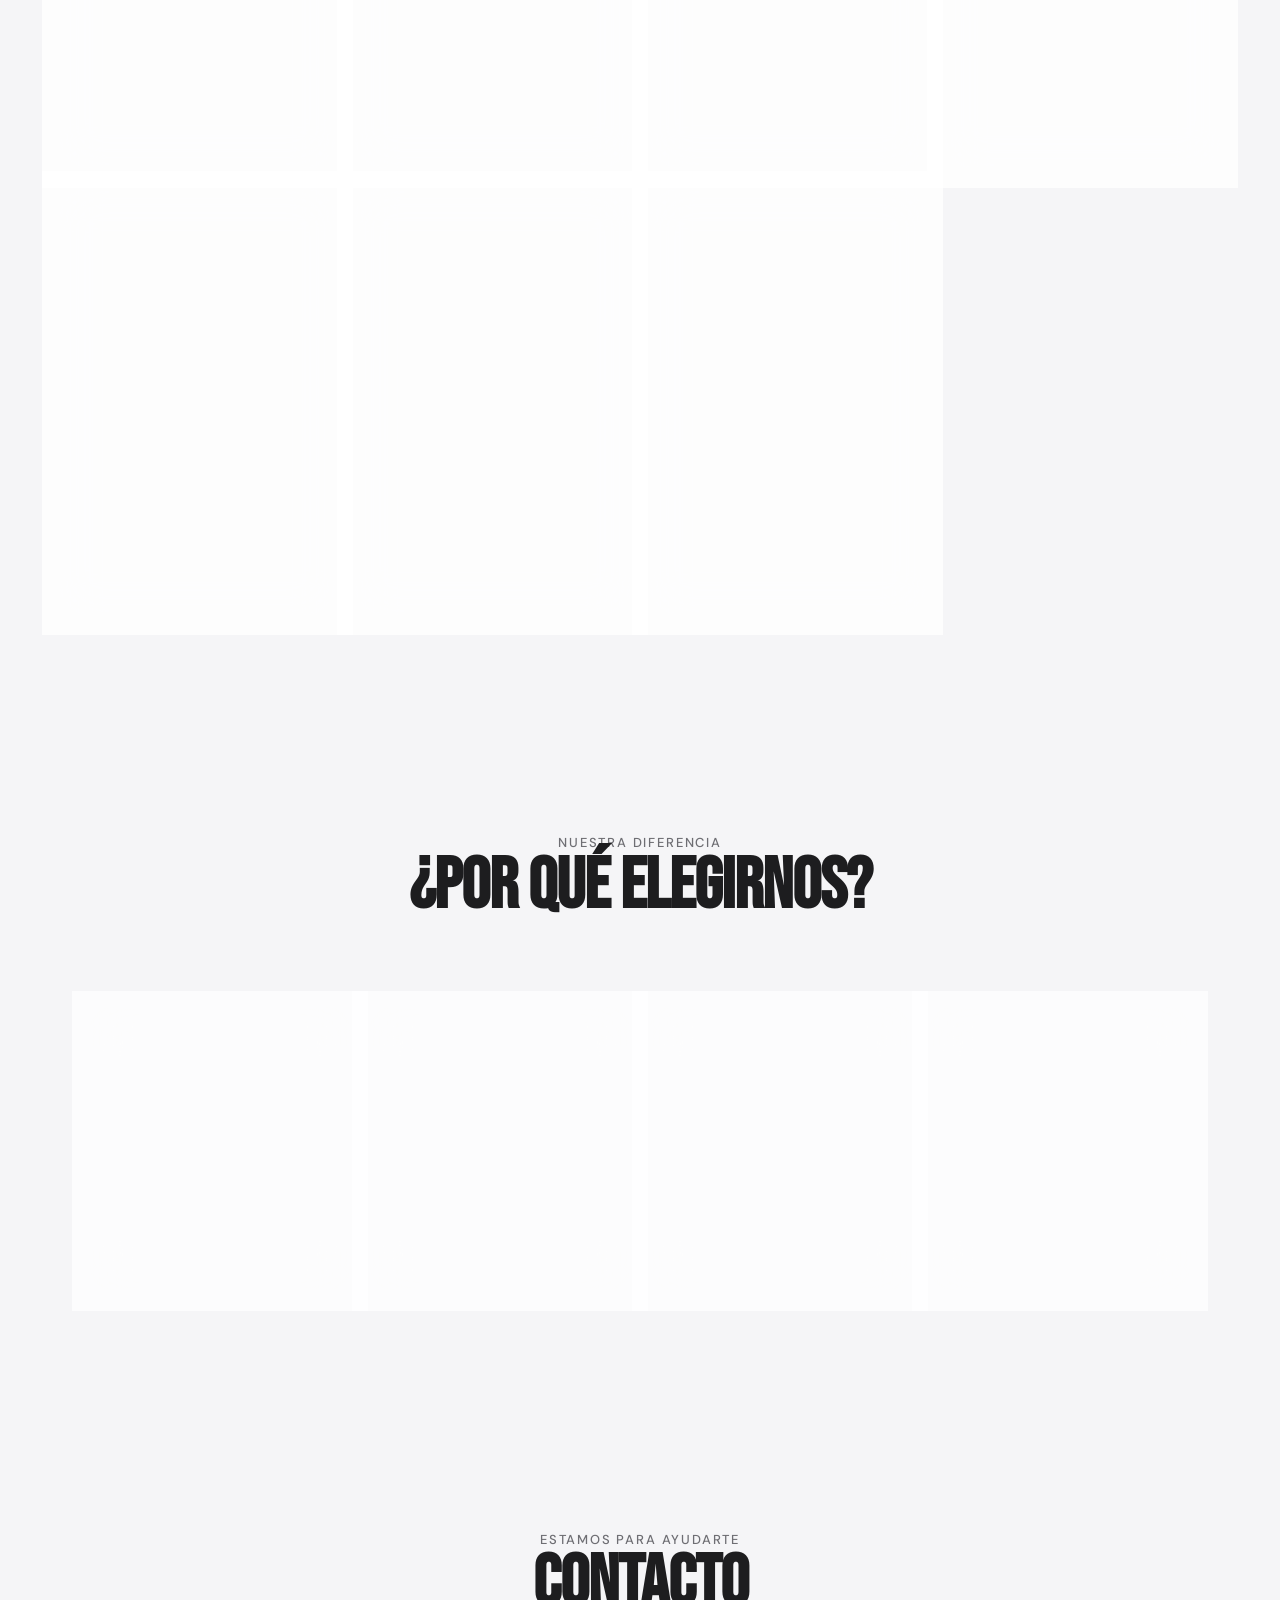
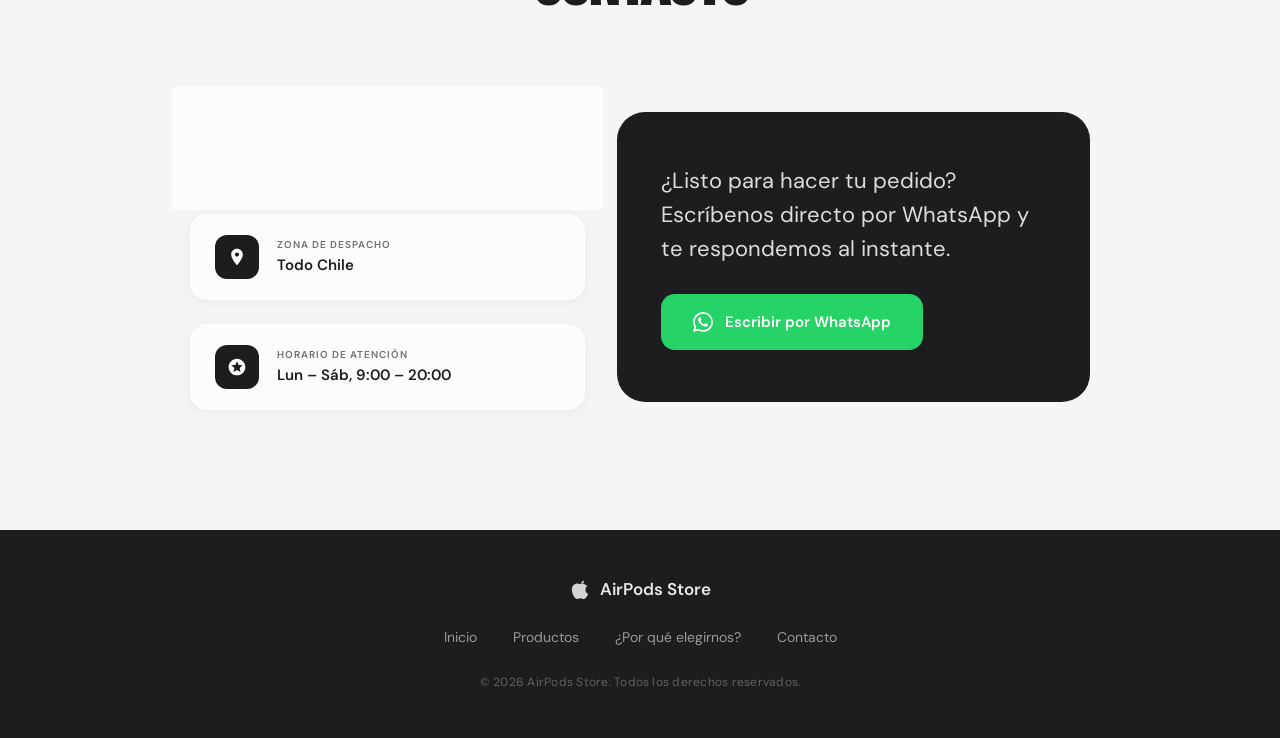
==== commit 4f278d68: "Update index.html" ====
--- a/index.html
+++ b/index.html
@@ -11,7 +11,6 @@
 </head>
 <body>
 
-<!-- FONDO ANIMADO -->
 <div class="background" aria-hidden="true">
   <svg viewBox="0 0 1440 900" preserveAspectRatio="none">
     <path d="M120,0 C90,220 160,450 120,900"  class="line l1"/>
@@ -28,7 +27,6 @@
   </svg>
 </div>
 
-<!-- NAVBAR -->
 <header class="nav" role="banner">
   <div class="nav-logo">
     <svg width="22" height="22" viewBox="0 0 814 1000" fill="currentColor">
@@ -51,7 +49,6 @@
   </div>
 </header>
 
-<!-- HERO PRINCIPAL -->
 <main class="hero" id="hero">
   <div class="hero-lines" aria-hidden="true">
     <svg viewBox="0 0 1440 900" preserveAspectRatio="none">
@@ -109,7 +106,6 @@
   <div class="dots" id="dots" role="tablist" aria-label="Selector de producto"></div>
 </main>
 
-<!-- ══ CINTAS CRUZADAS ══ -->
 <div class="xtape-wrap">
   <div class="xtape xtape-a">
     <div class="xtape-track">
@@ -169,7 +165,6 @@
   </div>
 </div>
 
-<!-- ══ DESTACADOS ══ -->
 <section class="csl-section">
   <div class="csl-title-wrap">
     <h2 class="csl-title">PRODUCTOS<br>DESTACADOS</h2>
@@ -238,7 +233,6 @@
   </div>
 </section>
 
-<!-- ══ SECCIÓN PRODUCTOS ══ -->
 <section id="productos">
   <div class="productos-header">
     <p class="productos-subtitulo">Catálogo Mayor 2026</p>
@@ -305,7 +299,6 @@
   </div>
 </section>
 
-<!-- ══ ¿POR QUÉ ELEGIRNOS? ══ -->
 <section id="por-que" class="porque-section">
   <div class="porque-inner">
     <div class="porque-header">
@@ -315,7 +308,6 @@
 
     <div class="porque-grid">
 
-      <!-- CARD 1 -->
       <div class="porque-card">
         <div class="porque-card-inner">
           <div class="porque-card-front">
@@ -332,7 +324,6 @@
       </div>
       
 
-      <!-- CARD 2 -->
       <div class="porque-card">
         <div class="porque-card-inner">
           <div class="porque-card-front">
@@ -347,7 +338,6 @@
         </div>
       </div>
 
-      <!-- CARD 3 -->
       <div class="porque-card">
         <div class="porque-card-inner">
           <div class="porque-card-front">
@@ -362,7 +352,6 @@
         </div>
       </div>
 
-      <!-- CARD 4 -->
       <div class="porque-card">
         <div class="porque-card-inner">
           <div class="porque-card-front">
@@ -381,7 +370,6 @@
   </div>
 </section>
 
-<!-- ══ CONTACTO ══ -->
 <section id="contacto" class="contacto-section">
   <div class="contacto-inner">
     <div class="contacto-header">
@@ -429,7 +417,6 @@
   </div>
 </section>
 
-<!-- ══ FOOTER ══ -->
 <footer class="footer">
   <div class="footer-inner">
     <div class="footer-logo">
@@ -544,7 +531,6 @@
   </div>
 </div>
 
-<!-- CARRITO -->
 <aside class="cart-drawer" id="cartDrawer" aria-label="Carrito de compras">
   <div class="cart-header">
     <h2>Carrito</h2>
--- a/style.css
+++ b/style.css
@@ -15,6 +15,11 @@
 }
 html{scroll-behavior:smooth}
 body{margin:0;background:var(--off-white);font-family:var(--font-body);color:var(--black);overflow-x:hidden;height:auto;scrollbar-gutter:stable}
+body:not(.sheet-ready) .price,
+body:not(.sheet-ready) .card-price,
+body:not(.sheet-ready) .csl-price {
+  visibility: hidden;
+}
 .background{position:fixed;inset:0;z-index:0;pointer-events:none}
 .background svg{width:100%;height:100%}
 .line{fill:none;stroke:#aaa;stroke-width:0.8;opacity:0.18}
